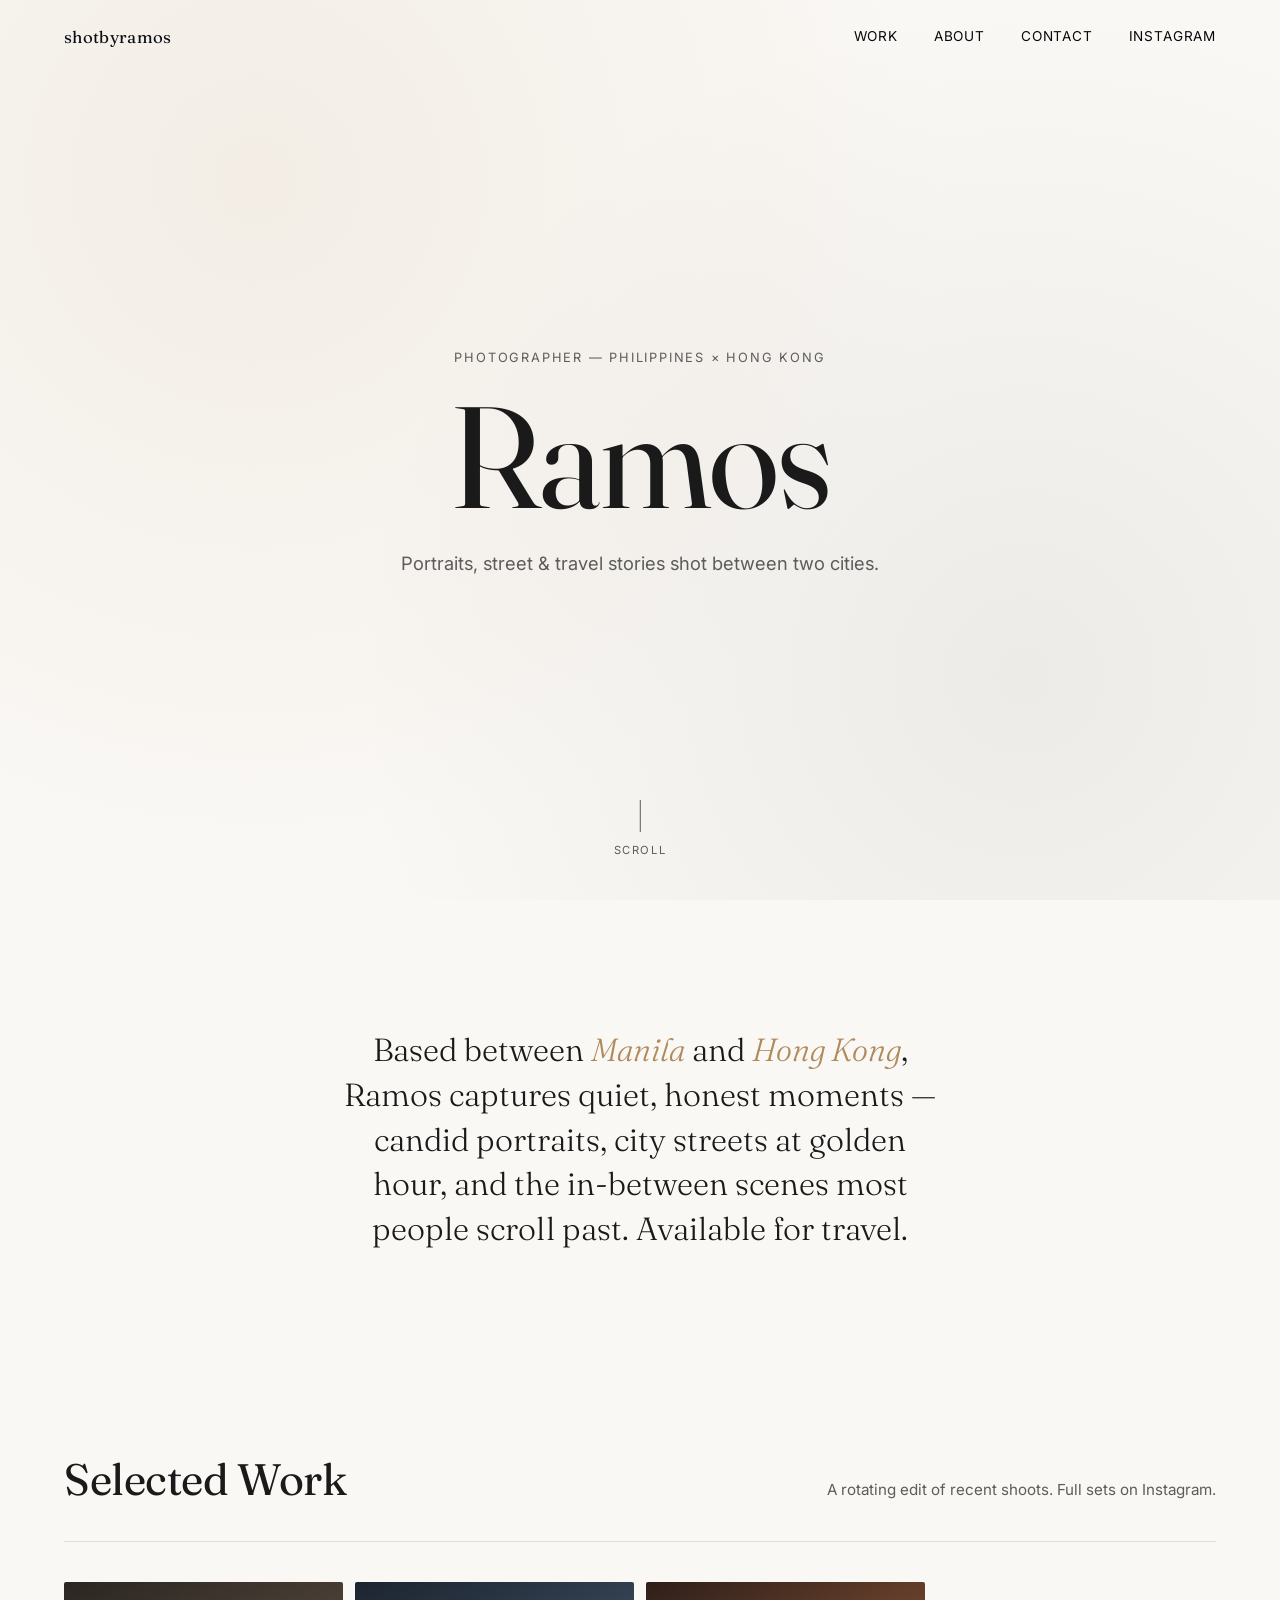
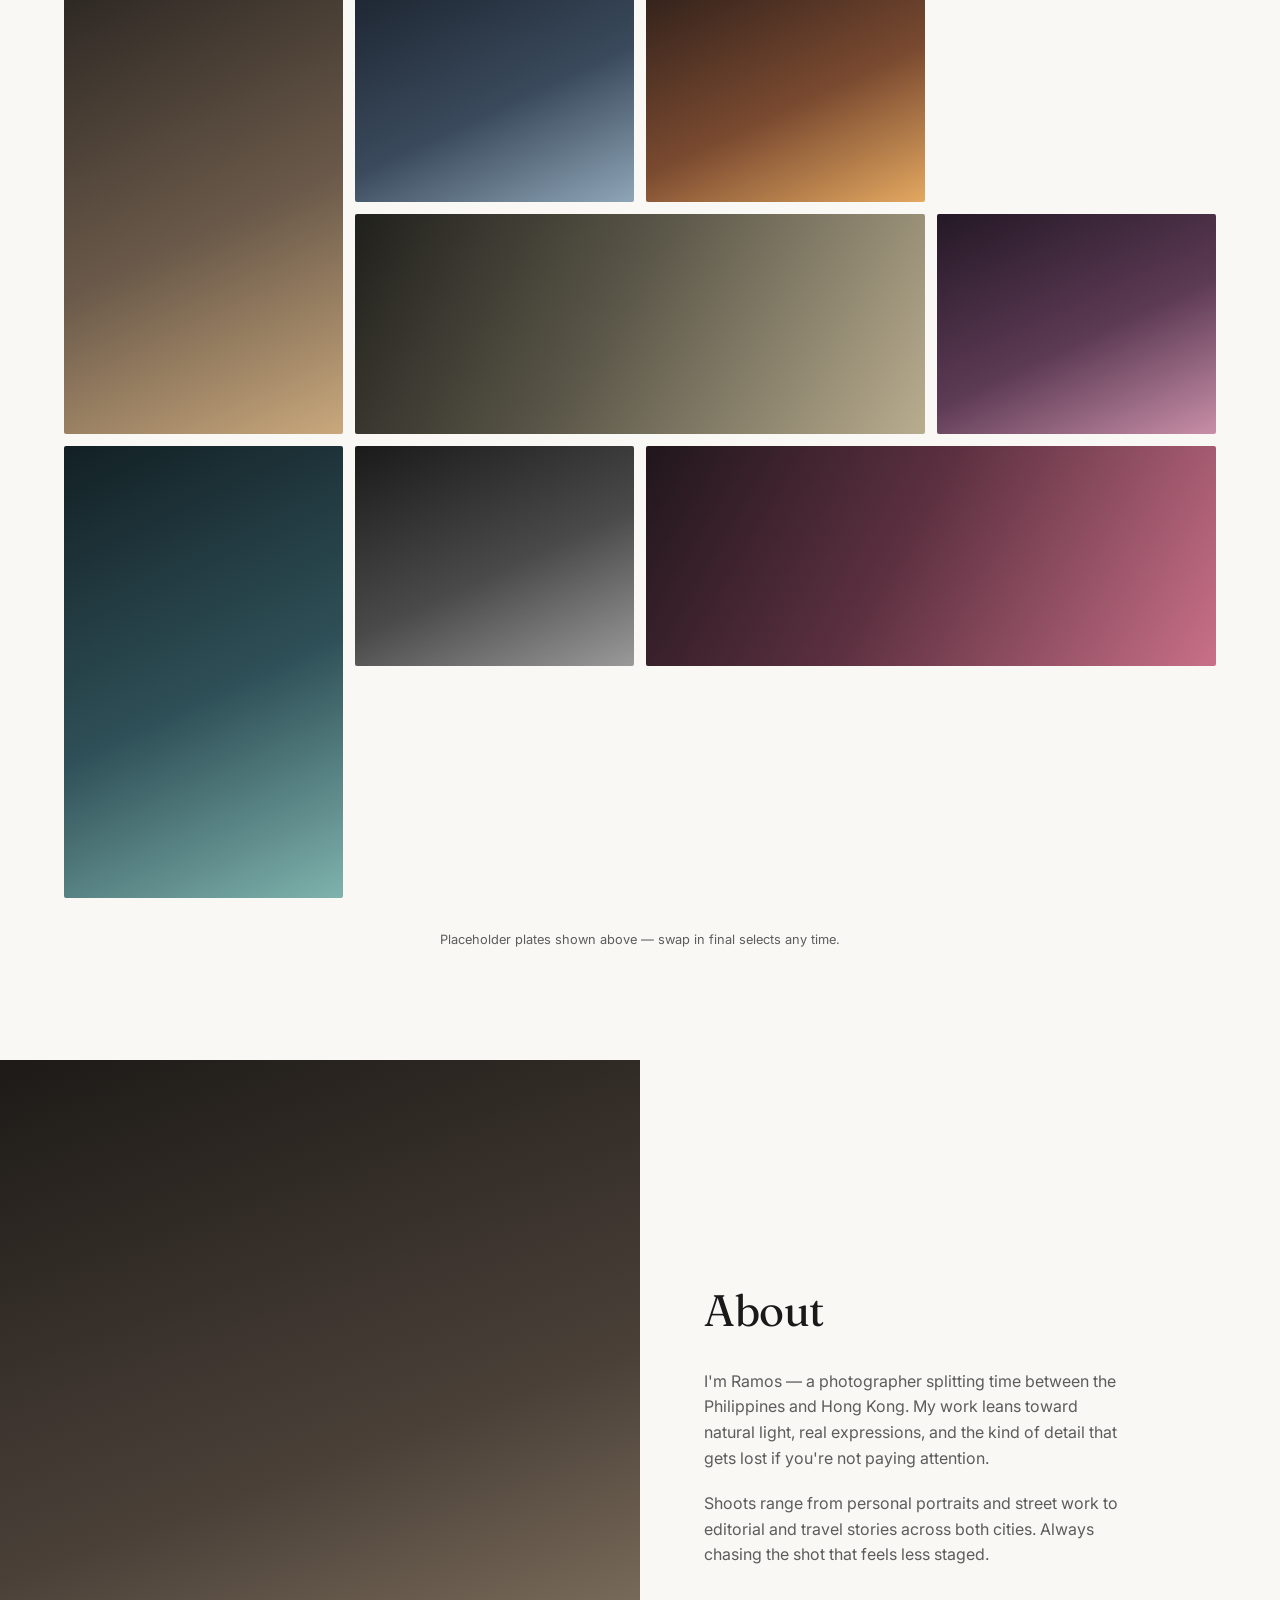
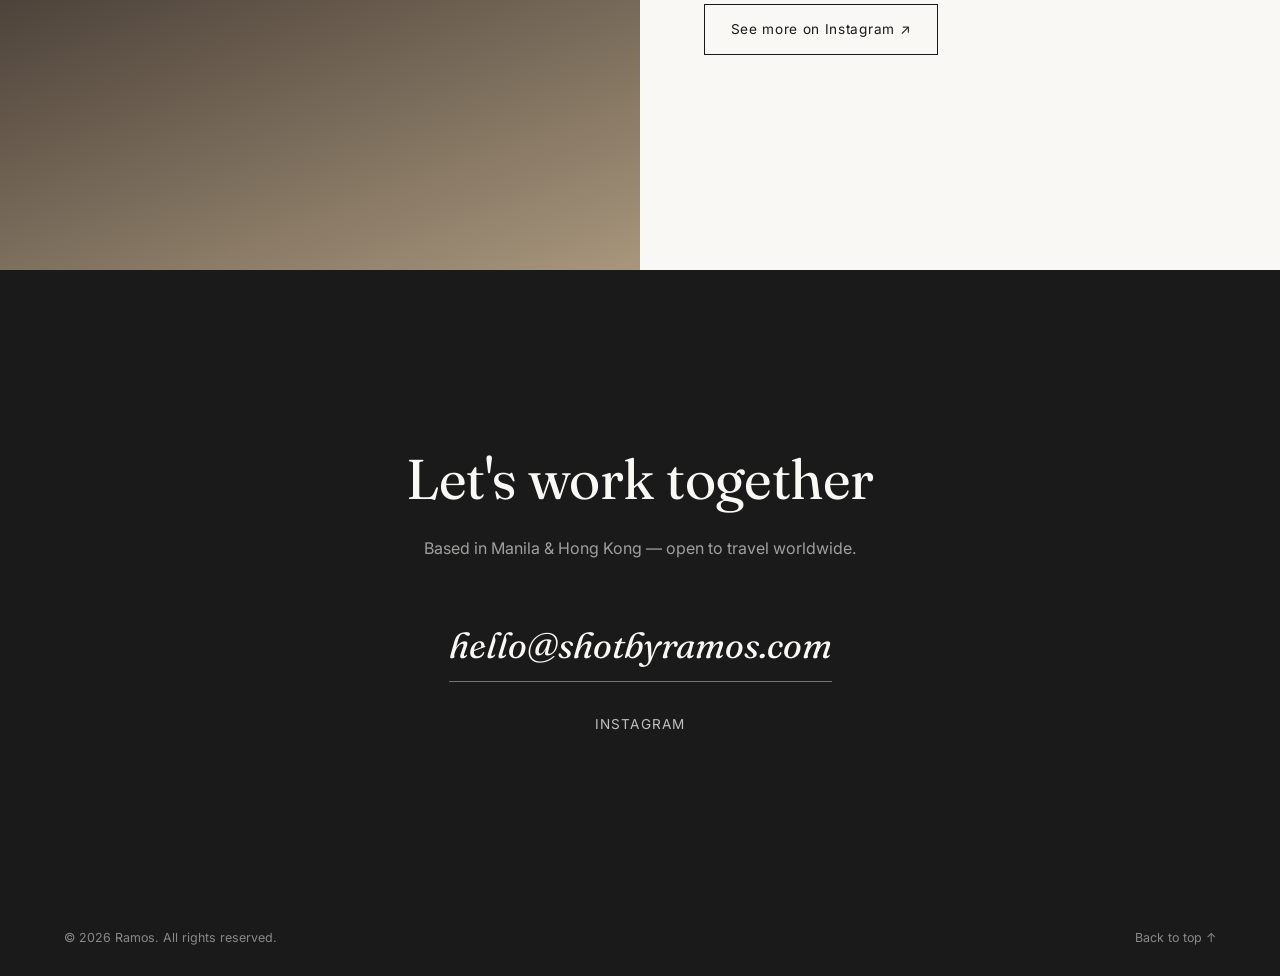
==== shotbyramos/index.html @ 8c04471f "Add shotbyramos photography portfolio site Minimal, myportfolio-style single-page site for Ramos, a " ====
<!DOCTYPE html>
<html lang="en">
<head>
<meta charset="UTF-8">
<meta name="viewport" content="width=device-width, initial-scale=1.0">
<title>Ramos — Photography</title>
<meta name="description" content="Ramos — photographer based between the Philippines and Hong Kong. Portraits, street, travel and editorial work.">
<link rel="preconnect" href="https://fonts.googleapis.com">
<link rel="preconnect" href="https://fonts.gstatic.com" crossorigin>
<link href="https://fonts.googleapis.com/css2?family=Fraunces:ital,opsz,wght@0,9..144,300;0,9..144,400;0,9..144,500;1,9..144,400&family=Inter:wght@300;400;500;600&display=swap" rel="stylesheet">
<link rel="stylesheet" href="styles.css">
</head>
<body>

<div class="cursor-dot" aria-hidden="true"></div>

<header class="site-header" id="siteHeader">
  <a href="#top" class="logo">shotbyramos</a>
  <button class="menu-toggle" id="menuToggle" aria-label="Toggle menu" aria-expanded="false">
    <span></span><span></span>
  </button>
  <nav class="main-nav" id="mainNav">
    <a href="#work" class="nav-link">Work</a>
    <a href="#about" class="nav-link">About</a>
    <a href="#contact" class="nav-link">Contact</a>
    <a href="https://www.instagram.com/shotbyramos/" target="_blank" rel="noopener" class="nav-link nav-link--ig">Instagram</a>
  </nav>
</header>

<main id="top">

  <section class="hero">
    <div class="hero-inner">
      <p class="hero-eyebrow">Photographer — Philippines × Hong Kong</p>
      <h1 class="hero-title">Ramos</h1>
      <p class="hero-sub">Portraits, street &amp; travel stories shot between two cities.</p>
    </div>
    <a href="#work" class="scroll-cue" aria-label="Scroll to work">
      <span></span>
      Scroll
    </a>
  </section>

  <section class="intro">
    <p>
      Based between <span class="hl">Manila</span> and <span class="hl">Hong Kong</span>,
      Ramos captures quiet, honest moments — candid portraits, city streets at golden hour,
      and the in-between scenes most people scroll past. Available for travel.
    </p>
  </section>

  <section class="work" id="work">
    <div class="section-head">
      <h2>Selected Work</h2>
      <p>A rotating edit of recent shoots. Full sets on Instagram.</p>
    </div>

    <div class="gallery">
      <figure class="gallery-item gallery-item--tall" data-category="Portrait" style="--grad: linear-gradient(155deg,#2b2622,#6b5a4a 55%,#c9a87c);">
        <figcaption><span class="cat">Portrait</span><span class="loc">Hong Kong</span></figcaption>
      </figure>
      <figure class="gallery-item" data-category="Street" style="--grad: linear-gradient(155deg,#1c2430,#3a4a5c 55%,#8fa6b8);">
        <figcaption><span class="cat">Street</span><span class="loc">Mong Kok</span></figcaption>
      </figure>
      <figure class="gallery-item" data-category="Travel" style="--grad: linear-gradient(155deg,#2e1f1a,#7a4a30 55%,#e3a860);">
        <figcaption><span class="cat">Travel</span><span class="loc">Palawan</span></figcaption>
      </figure>
      <figure class="gallery-item gallery-item--wide" data-category="Editorial" style="--grad: linear-gradient(120deg,#20201c,#5a5648 45%,#b9ad8f);">
        <figcaption><span class="cat">Editorial</span><span class="loc">Manila</span></figcaption>
      </figure>
      <figure class="gallery-item" data-category="Portrait" style="--grad: linear-gradient(155deg,#241826,#5c3a54 55%,#c98fa8);">
        <figcaption><span class="cat">Portrait</span><span class="loc">Central, HK</span></figcaption>
      </figure>
      <figure class="gallery-item gallery-item--tall" data-category="Travel" style="--grad: linear-gradient(155deg,#122024,#2f5058 55%,#7fb3ad);">
        <figcaption><span class="cat">Travel</span><span class="loc">Siargao</span></figcaption>
      </figure>
      <figure class="gallery-item" data-category="Street" style="--grad: linear-gradient(155deg,#1a1a1a,#4a4a4a 55%,#9a9a9a);">
        <figcaption><span class="cat">Street</span><span class="loc">Cebu</span></figcaption>
      </figure>
      <figure class="gallery-item gallery-item--wide" data-category="Editorial" style="--grad: linear-gradient(120deg,#20161c,#5c3040 45%,#c97088);">
        <figcaption><span class="cat">Editorial</span><span class="loc">Tsim Sha Tsui</span></figcaption>
      </figure>
    </div>

    <p class="gallery-note">Placeholder plates shown above — swap in final selects any time.</p>
  </section>

  <section class="about" id="about">
    <div class="about-media" style="--grad: linear-gradient(160deg,#1d1a17,#4a4038 50%,#a8967c);"></div>
    <div class="about-copy">
      <h2>About</h2>
      <p>
        I'm Ramos — a photographer splitting time between the Philippines and Hong Kong.
        My work leans toward natural light, real expressions, and the kind of detail that
        gets lost if you're not paying attention.
      </p>
      <p>
        Shoots range from personal portraits and street work to editorial and travel stories
        across both cities. Always chasing the shot that feels less staged.
      </p>
      <a href="https://www.instagram.com/shotbyramos/" target="_blank" rel="noopener" class="btn-outline">
        See more on Instagram ↗
      </a>
    </div>
  </section>

  <section class="contact" id="contact">
    <h2>Let's work together</h2>
    <p>Based in Manila &amp; Hong Kong — open to travel worldwide.</p>
    <a href="mailto:hello@shotbyramos.com" class="contact-email">hello@shotbyramos.com</a>
    <div class="contact-socials">
      <a href="https://www.instagram.com/shotbyramos/" target="_blank" rel="noopener">Instagram</a>
    </div>
  </section>

</main>

<footer class="site-footer">
  <span>© <span id="year"></span> Ramos. All rights reserved.</span>
  <a href="#top" class="back-top">Back to top ↑</a>
</footer>

<script src="script.js"></script>
</body>
</html>
---- shotbyramos/styles.css ----
:root {
  --bg: #faf8f5;
  --ink: #1a1a1a;
  --ink-soft: #5c5c5c;
  --line: rgba(26, 26, 26, 0.12);
  --accent: #b08a5a;
  --font-display: 'Fraunces', 'Georgia', serif;
  --font-body: 'Inter', -apple-system, BlinkMacSystemFont, sans-serif;
  --gutter: clamp(1.5rem, 5vw, 4rem);
}

* { box-sizing: border-box; }

html { scroll-behavior: smooth; }

body {
  margin: 0;
  background: var(--bg);
  color: var(--ink);
  font-family: var(--font-body);
  font-weight: 400;
  line-height: 1.6;
  -webkit-font-smoothing: antialiased;
}

img, .gallery-item, .about-media { user-select: none; }

a { color: inherit; text-decoration: none; }

h1, h2 {
  font-family: var(--font-display);
  font-weight: 400;
  margin: 0;
  letter-spacing: -0.01em;
}

/* Header */
.site-header {
  position: fixed;
  top: 0; left: 0; right: 0;
  z-index: 100;
  display: flex;
  align-items: center;
  justify-content: space-between;
  padding: 1.5rem var(--gutter);
  mix-blend-mode: difference;
}

.logo {
  font-family: var(--font-display);
  font-size: 1.05rem;
  letter-spacing: 0.02em;
  color: #fff;
}

.main-nav {
  display: flex;
  gap: 2.25rem;
}

.nav-link {
  color: #fff;
  font-size: 0.85rem;
  letter-spacing: 0.06em;
  text-transform: uppercase;
  position: relative;
  padding-bottom: 2px;
}

.nav-link::after {
  content: '';
  position: absolute;
  left: 0; bottom: 0;
  width: 0;
  height: 1px;
  background: currentColor;
  transition: width 0.3s ease;
}

.nav-link:hover::after { width: 100%; }

.menu-toggle {
  display: none;
  flex-direction: column;
  gap: 5px;
  background: none;
  border: none;
  cursor: pointer;
  padding: 0.5rem;
  z-index: 110;
}

.menu-toggle span {
  width: 22px;
  height: 1px;
  background: #fff;
  mix-blend-mode: difference;
  transition: transform 0.3s ease, opacity 0.3s ease;
}

/* Hero */
.hero {
  min-height: 100svh;
  display: flex;
  flex-direction: column;
  align-items: center;
  justify-content: center;
  text-align: center;
  padding: 6rem var(--gutter) 4rem;
  position: relative;
  background:
    radial-gradient(circle at 20% 20%, rgba(176,138,90,0.10), transparent 55%),
    radial-gradient(circle at 80% 75%, rgba(26,26,26,0.06), transparent 55%);
}

.hero-eyebrow {
  font-size: 0.8rem;
  letter-spacing: 0.14em;
  text-transform: uppercase;
  color: var(--ink-soft);
  margin-bottom: 1.25rem;
}

.hero-title {
  font-size: clamp(3.5rem, 14vw, 9rem);
  line-height: 0.95;
}

.hero-sub {
  margin-top: 1.5rem;
  font-size: clamp(1rem, 2vw, 1.15rem);
  color: var(--ink-soft);
  max-width: 32rem;
}

.scroll-cue {
  position: absolute;
  bottom: 2.5rem;
  left: 50%;
  transform: translateX(-50%);
  display: flex;
  flex-direction: column;
  align-items: center;
  gap: 0.6rem;
  font-size: 0.7rem;
  letter-spacing: 0.14em;
  text-transform: uppercase;
  color: var(--ink-soft);
}

.scroll-cue span {
  width: 1px;
  height: 32px;
  background: var(--ink-soft);
  overflow: hidden;
  position: relative;
}

.scroll-cue span::after {
  content: '';
  position: absolute;
  top: -100%;
  left: 0;
  width: 100%;
  height: 100%;
  background: var(--ink);
  animation: scrollLine 1.8s ease-in-out infinite;
}

@keyframes scrollLine {
  0% { top: -100%; }
  60% { top: 100%; }
  100% { top: 100%; }
}

/* Intro */
.intro {
  padding: 6rem var(--gutter);
  max-width: 46rem;
  margin: 0 auto;
  text-align: center;
}

.intro p {
  font-family: var(--font-display);
  font-size: clamp(1.4rem, 3vw, 2rem);
  line-height: 1.4;
  font-weight: 300;
  color: var(--ink);
}

.intro .hl {
  color: var(--accent);
  font-style: italic;
}

/* Work / Gallery */
.work { padding: 4rem var(--gutter) 6rem; }

.section-head {
  display: flex;
  align-items: baseline;
  justify-content: space-between;
  flex-wrap: wrap;
  gap: 0.5rem;
  margin-bottom: 2.5rem;
  border-bottom: 1px solid var(--line);
  padding-bottom: 1.5rem;
}

.section-head h2 {
  font-size: clamp(2rem, 4vw, 2.75rem);
}

.section-head p {
  color: var(--ink-soft);
  font-size: 0.95rem;
}

.gallery {
  display: grid;
  grid-template-columns: repeat(4, 1fr);
  grid-auto-rows: 220px;
  gap: 0.75rem;
}

.gallery-item {
  position: relative;
  margin: 0;
  border-radius: 2px;
  overflow: hidden;
  background-image: var(--grad);
  cursor: pointer;
}

.gallery-item::before {
  content: '';
  position: absolute;
  inset: 0;
  background: rgba(0,0,0,0.18);
  opacity: 0;
  transition: opacity 0.4s ease;
}

.gallery-item:hover::before { opacity: 1; }

.gallery-item img { display: none; }

.gallery-item--tall { grid-row: span 2; }
.gallery-item--wide { grid-column: span 2; }

.gallery-item figcaption {
  position: absolute;
  left: 1.1rem;
  bottom: 1.1rem;
  right: 1.1rem;
  display: flex;
  justify-content: space-between;
  align-items: flex-end;
  color: #fff;
  opacity: 0;
  transform: translateY(8px);
  transition: opacity 0.35s ease, transform 0.35s ease;
}

.gallery-item:hover figcaption {
  opacity: 1;
  transform: translateY(0);
}

.gallery-item .cat {
  font-family: var(--font-display);
  font-style: italic;
  font-size: 1.05rem;
}

.gallery-item .loc {
  font-size: 0.72rem;
  letter-spacing: 0.08em;
  text-transform: uppercase;
  opacity: 0.85;
}

.gallery-note {
  margin-top: 2rem;
  font-size: 0.8rem;
  color: var(--ink-soft);
  text-align: center;
}

/* About */
.about {
  display: grid;
  grid-template-columns: 1fr 1fr;
  min-height: 90vh;
}

.about-media {
  background-image: var(--grad);
}

.about-copy {
  display: flex;
  flex-direction: column;
  justify-content: center;
  padding: 4rem var(--gutter);
  max-width: 34rem;
}

.about-copy h2 {
  font-size: clamp(2rem, 4vw, 2.75rem);
  margin-bottom: 1.5rem;
}

.about-copy p {
  color: var(--ink-soft);
  margin: 0 0 1.25rem;
}

.btn-outline {
  display: inline-block;
  margin-top: 1rem;
  padding: 0.85rem 1.6rem;
  border: 1px solid var(--ink);
  font-size: 0.85rem;
  letter-spacing: 0.05em;
  transition: background 0.3s ease, color 0.3s ease;
  width: fit-content;
}

.btn-outline:hover {
  background: var(--ink);
  color: var(--bg);
}

/* Contact */
.contact {
  min-height: 70vh;
  display: flex;
  flex-direction: column;
  align-items: center;
  justify-content: center;
  text-align: center;
  padding: 6rem var(--gutter);
  background: var(--ink);
  color: var(--bg);
}

.contact h2 {
  font-size: clamp(2.25rem, 5vw, 3.5rem);
}

.contact p {
  color: rgba(250,248,245,0.6);
  margin-top: 0.75rem;
}

.contact-email {
  margin-top: 2.5rem;
  font-family: var(--font-display);
  font-style: italic;
  font-size: clamp(1.5rem, 4vw, 2.25rem);
  border-bottom: 1px solid rgba(250,248,245,0.4);
  padding-bottom: 0.35rem;
  transition: opacity 0.3s ease;
}

.contact-email:hover { opacity: 0.7; }

.contact-socials {
  margin-top: 2rem;
  display: flex;
  gap: 1.5rem;
}

.contact-socials a {
  font-size: 0.85rem;
  letter-spacing: 0.08em;
  text-transform: uppercase;
  color: rgba(250,248,245,0.75);
  transition: color 0.3s ease;
}

.contact-socials a:hover { color: var(--bg); }

/* Footer */
.site-footer {
  display: flex;
  align-items: center;
  justify-content: space-between;
  padding: 1.75rem var(--gutter);
  background: var(--ink);
  color: rgba(250,248,245,0.5);
  font-size: 0.78rem;
}

.back-top {
  color: rgba(250,248,245,0.5);
  transition: color 0.3s ease;
}

.back-top:hover { color: var(--bg); }

/* Cursor accent (desktop only) */
.cursor-dot {
  position: fixed;
  width: 8px;
  height: 8px;
  border-radius: 50%;
  background: var(--accent);
  pointer-events: none;
  z-index: 200;
  transform: translate(-50%, -50%);
  opacity: 0;
  transition: opacity 0.2s ease, transform 0.12s ease;
  display: none;
}

@media (hover: hover) and (pointer: fine) {
  .cursor-dot { display: block; }
}

/* Scroll reveal */
.reveal {
  opacity: 0;
  transform: translateY(24px);
  transition: opacity 0.7s ease, transform 0.7s ease;
}

.reveal.is-visible {
  opacity: 1;
  transform: translateY(0);
}

/* Responsive */
@media (max-width: 900px) {
  .gallery { grid-template-columns: repeat(2, 1fr); grid-auto-rows: 200px; }
  .gallery-item--wide { grid-column: span 2; }
  .about { grid-template-columns: 1fr; }
  .about-media { min-height: 340px; }
}

@media (max-width: 700px) {
  .main-nav {
    position: fixed;
    inset: 0;
    background: var(--ink);
    display: flex;
    flex-direction: column;
    align-items: center;
    justify-content: center;
    gap: 2rem;
    transform: translateY(-100%);
    transition: transform 0.4s ease;
    mix-blend-mode: normal;
  }

  .main-nav.is-open { transform: translateY(0); }

  .main-nav .nav-link { color: var(--bg); font-size: 1.1rem; }

  .menu-toggle { display: flex; }

  .site-header { mix-blend-mode: normal; }
  .logo { color: var(--ink); mix-blend-mode: difference; }
  .menu-toggle span { background: var(--ink); mix-blend-mode: difference; }

  .gallery { grid-template-columns: 1fr; grid-auto-rows: 260px; }
  .gallery-item--wide, .gallery-item--tall { grid-column: span 1; grid-row: span 1; }

  .site-footer { flex-direction: column; gap: 0.75rem; text-align: center; }
}
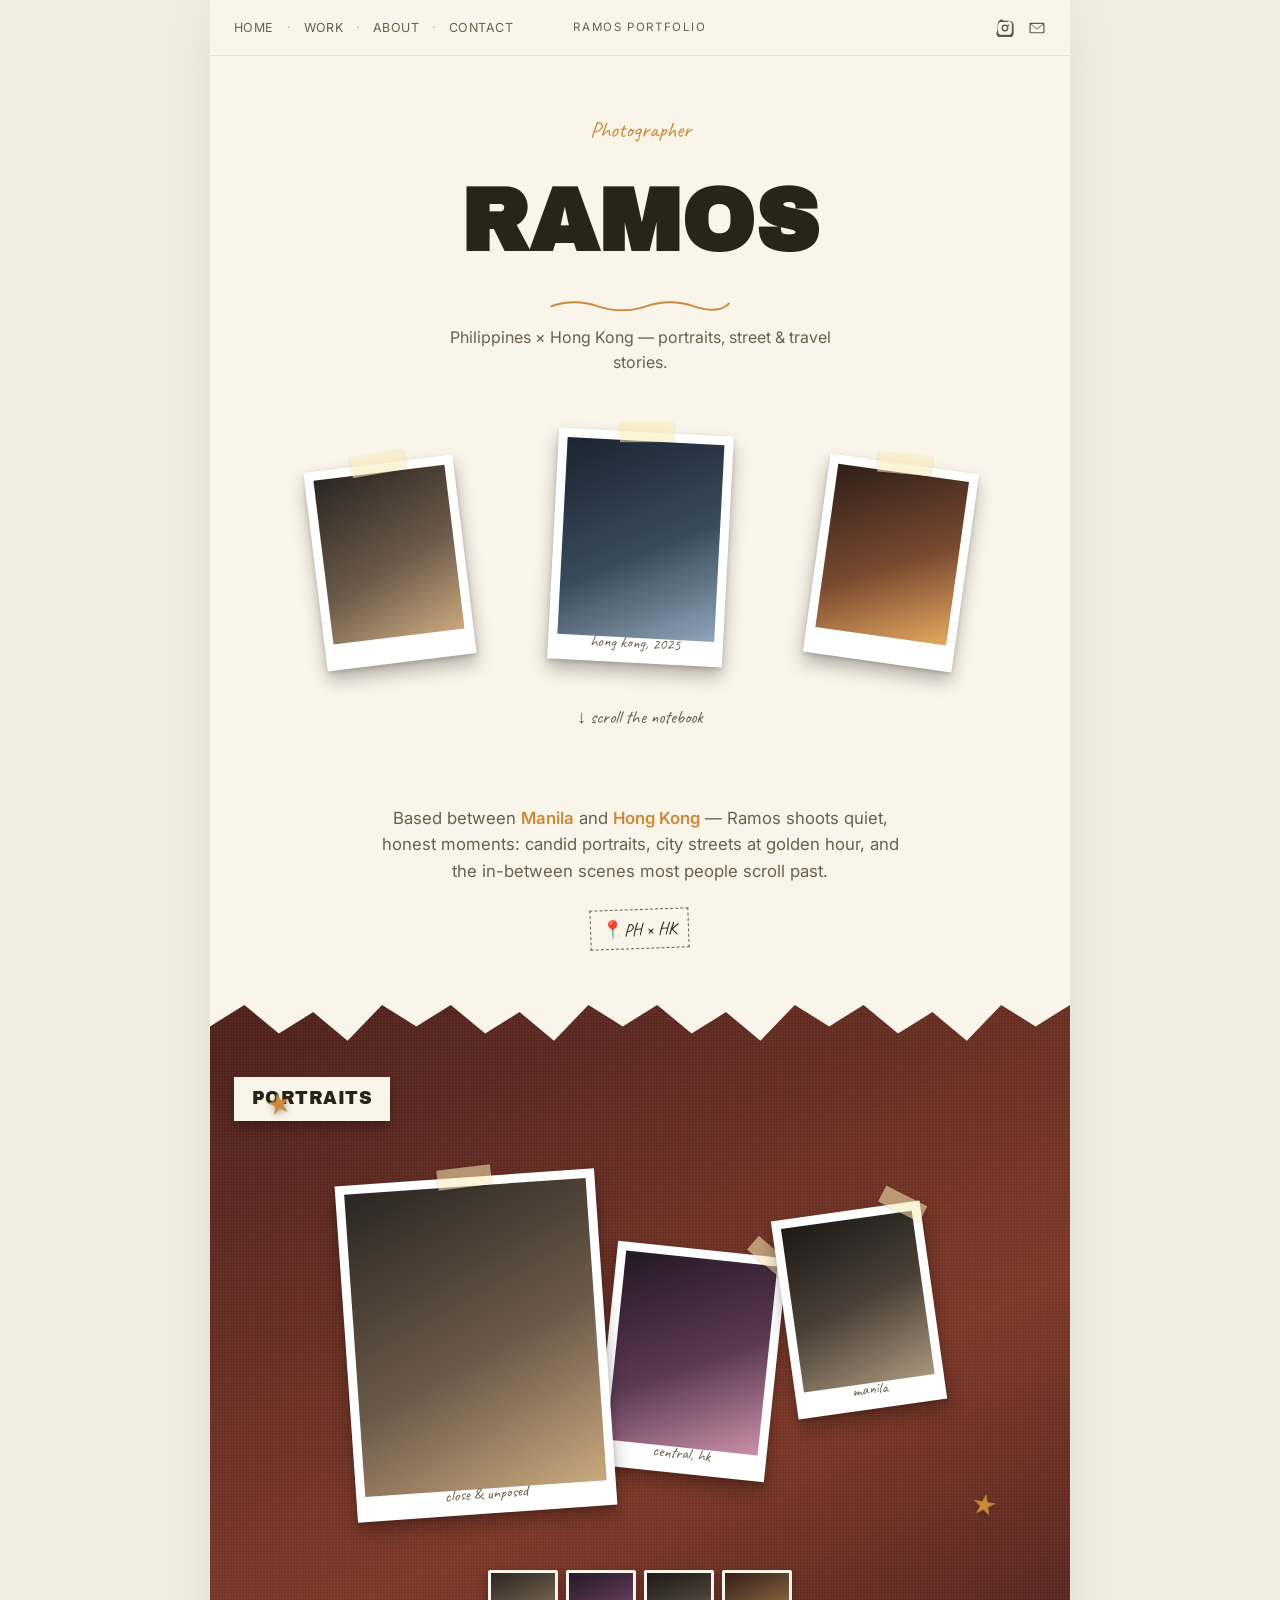
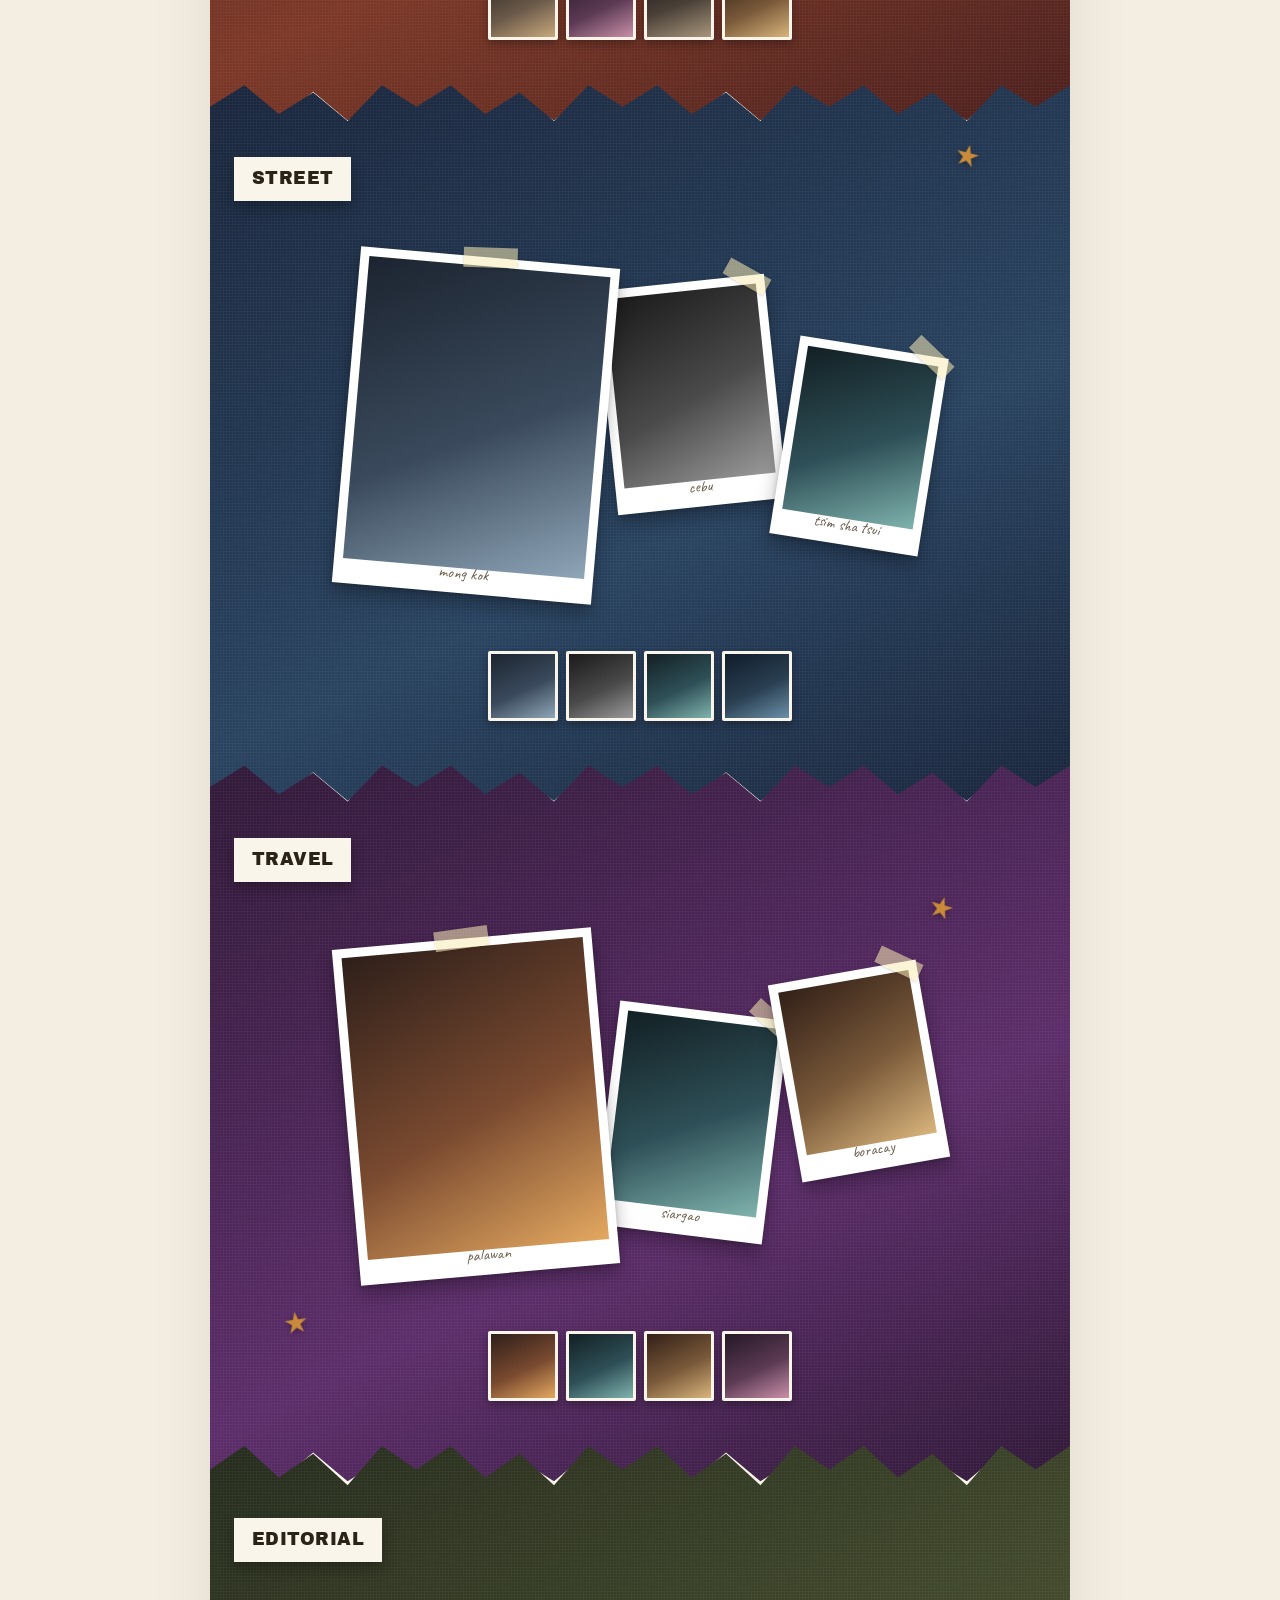
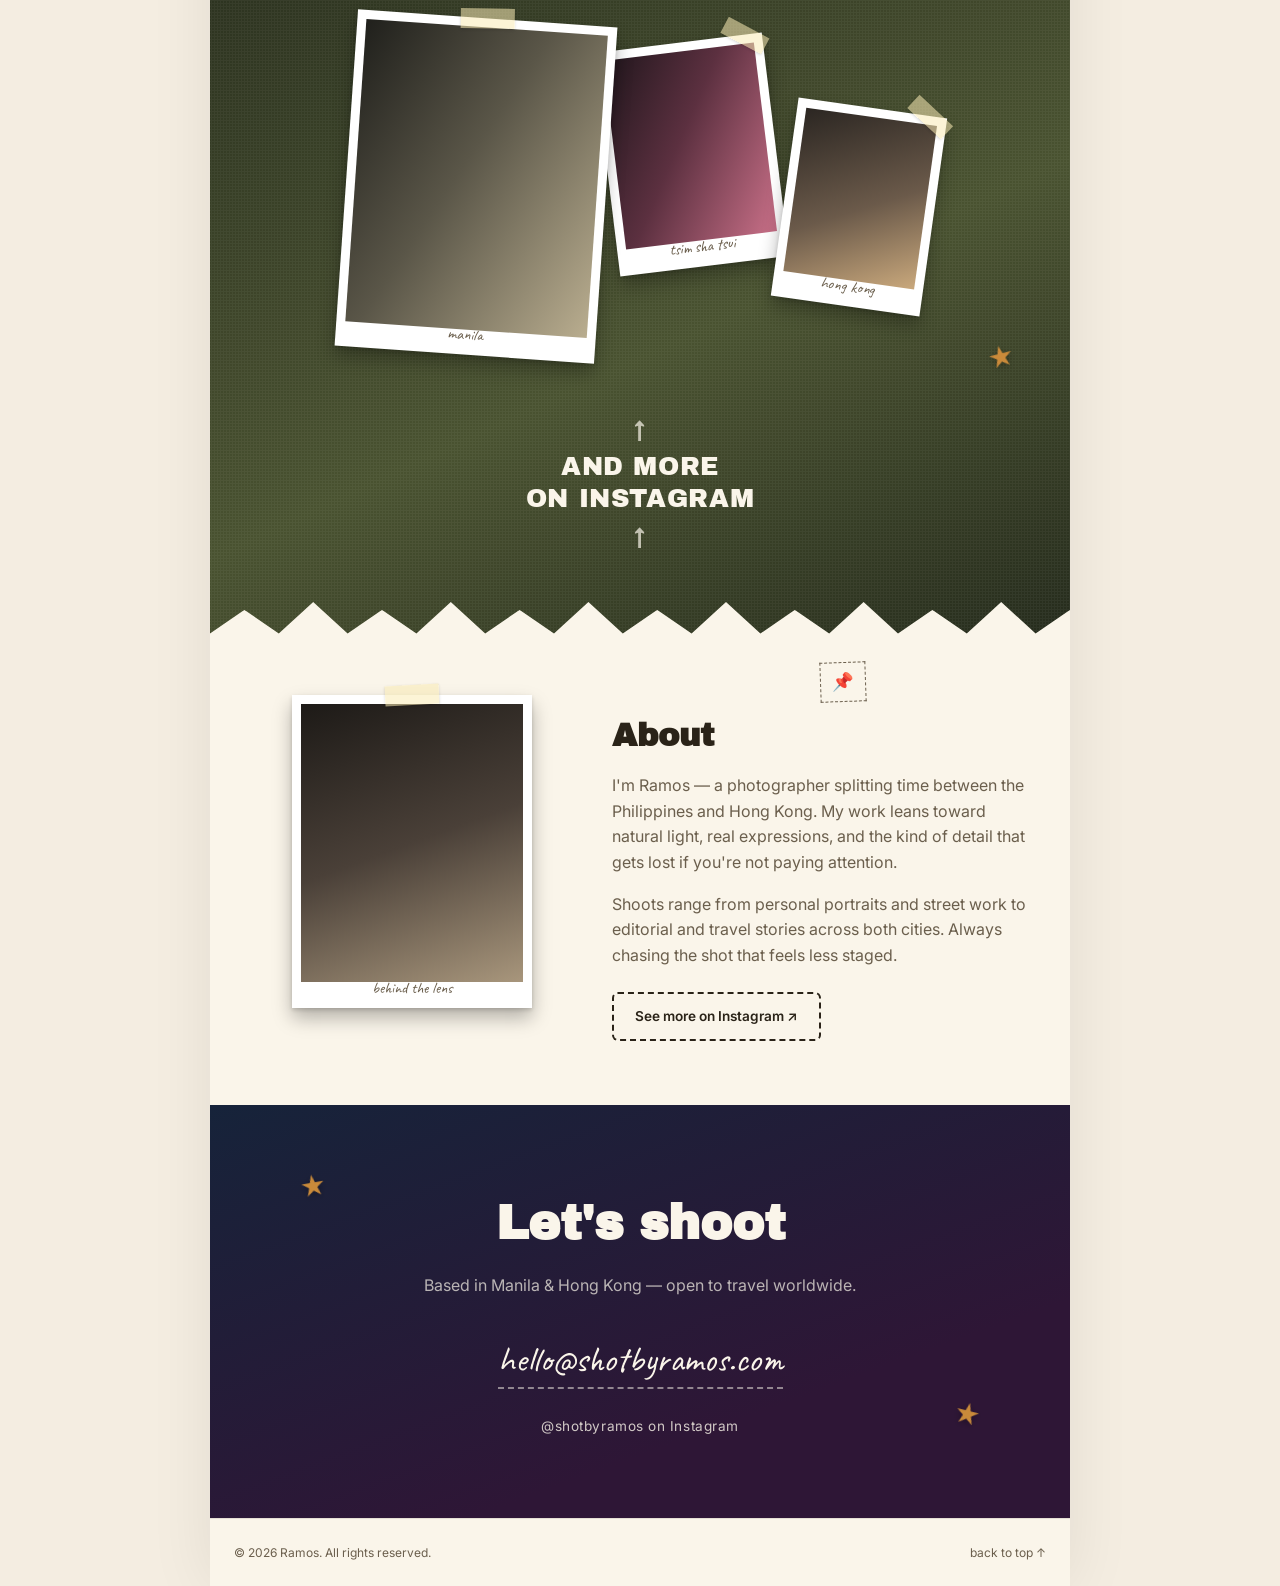
==== commit 864e8e06: "Redesign shotbyramos site as notebook/scrapbook collage Rebuilt to match the torn-paper, polaroid, a" ====
--- a/shotbyramos/index.html
+++ b/shotbyramos/index.html
@@ -7,118 +7,219 @@
 <meta name="description" content="Ramos — photographer based between the Philippines and Hong Kong. Portraits, street, travel and editorial work.">
 <link rel="preconnect" href="https://fonts.googleapis.com">
 <link rel="preconnect" href="https://fonts.gstatic.com" crossorigin>
-<link href="https://fonts.googleapis.com/css2?family=Fraunces:ital,opsz,wght@0,9..144,300;0,9..144,400;0,9..144,500;1,9..144,400&family=Inter:wght@300;400;500;600&display=swap" rel="stylesheet">
+<link href="https://fonts.googleapis.com/css2?family=Archivo+Black&family=Caveat:wght@500;700&family=Inter:wght@400;500;600;700&display=swap" rel="stylesheet">
 <link rel="stylesheet" href="styles.css">
 </head>
 <body>
 
-<div class="cursor-dot" aria-hidden="true"></div>
-
-<header class="site-header" id="siteHeader">
-  <a href="#top" class="logo">shotbyramos</a>
-  <button class="menu-toggle" id="menuToggle" aria-label="Toggle menu" aria-expanded="false">
-    <span></span><span></span>
-  </button>
-  <nav class="main-nav" id="mainNav">
-    <a href="#work" class="nav-link">Work</a>
-    <a href="#about" class="nav-link">About</a>
-    <a href="#contact" class="nav-link">Contact</a>
-    <a href="https://www.instagram.com/shotbyramos/" target="_blank" rel="noopener" class="nav-link nav-link--ig">Instagram</a>
-  </nav>
-</header>
-
-<main id="top">
+<div class="page" id="top">
+
+  <header class="site-header">
+    <nav class="nav-left">
+      <a href="#top">Home</a>
+      <span class="dot">·</span>
+      <a href="#work">Work</a>
+      <span class="dot">·</span>
+      <a href="#about">About</a>
+      <span class="dot">·</span>
+      <a href="#contact">Contact</a>
+    </nav>
+    <p class="nav-brand">Ramos Portfolio</p>
+    <div class="nav-right">
+      <a href="https://www.instagram.com/shotbyramos/" target="_blank" rel="noopener" aria-label="Instagram">
+        <svg viewBox="0 0 24 24" width="18" height="18"><path fill="currentColor" d="M12 2.2c3.2 0 3.6 0 4.9.07 1.2.06 2.1.25 2.8.53.75.3 1.4.7 2 1.3.6.6 1 1.25 1.3 2 .28.7.47 1.6.53 2.8.06 1.3.07 1.7.07 4.9s0 3.6-.07 4.9c-.06 1.2-.25 2.1-.53 2.8-.3.75-.7 1.4-1.3 2-.6.6-1.25 1-2 1.3-.7.28-1.6.47-2.8.53-1.3.06-1.7.07-4.9.07s-3.6 0-4.9-.07c-1.2-.06-2.1-.25-2.8-.53-.75-.3-1.4-.7-2-1.3-.6-.6-1-1.25-1.3-2-.28-.7-.47-1.6-.53-2.8C2.2 15.6 2.2 15.2 2.2 12s0-3.6.07-4.9c.06-1.2.25-2.1.53-2.8.3-.75.7-1.4 1.3-2 .6-.6 1.25-1 2-1.3.7-.28 1.6-.47 2.8-.53C8.4 2.2 8.8 2.2 12 2.2zm0 1.8c-3.15 0-3.52 0-4.76.07-1 .05-1.6.2-1.97.34-.5.2-.85.42-1.22.8-.38.37-.6.72-.8 1.22-.14.37-.3.97-.34 1.97C2.8 8.48 2.8 8.85 2.8 12s0 3.52.07 4.76c.05 1 .2 1.6.34 1.97.2.5.42.85.8 1.22.37.38.72.6 1.22.8.37.14.97.3 1.97.34 1.24.07 1.61.07 4.76.07s3.52 0 4.76-.07c1-.05 1.6-.2 1.97-.34.5-.2.85-.42 1.22-.8.38-.37.6-.72.8-1.22.14-.37.3-.97.34-1.97.07-1.24.07-1.61.07-4.76s0-3.52-.07-4.76c-.05-1-.2-1.6-.34-1.97-.2-.5-.42-.85-.8-1.22a3.3 3.3 0 0 0-1.22-.8c-.37-.14-.97-.3-1.97-.34C15.52 4 15.15 4 12 4zm0 3.4a4.6 4.6 0 1 1 0 9.2 4.6 4.6 0 0 1 0-9.2zm0 1.8a2.8 2.8 0 1 0 0 5.6 2.8 2.8 0 0 0 0-5.6zm4.8-2a1.08 1.08 0 1 1 0 2.16 1.08 1.08 0 0 1 0-2.16z"/></svg>
+      </a>
+      <a href="mailto:hello@shotbyramos.com" aria-label="Email">
+        <svg viewBox="0 0 24 24" width="18" height="18"><path fill="currentColor" d="M3 5h18a1 1 0 0 1 1 1v12a1 1 0 0 1-1 1H3a1 1 0 0 1-1-1V6a1 1 0 0 1 1-1zm17.4 2.3-8.06 6.2a.7.7 0 0 1-.68 0L3.6 7.3v10.4h16.8V7.3zM4.2 6.6l7.8 5.98 7.8-5.98H4.2z"/></svg>
+      </a>
+    </div>
+  </header>
 
   <section class="hero">
-    <div class="hero-inner">
-      <p class="hero-eyebrow">Photographer — Philippines × Hong Kong</p>
-      <h1 class="hero-title">Ramos</h1>
-      <p class="hero-sub">Portraits, street &amp; travel stories shot between two cities.</p>
-    </div>
-    <a href="#work" class="scroll-cue" aria-label="Scroll to work">
-      <span></span>
-      Scroll
-    </a>
+    <p class="hero-kicker">Photographer</p>
+    <h1 class="hero-title">RAMOS</h1>
+    <svg class="hero-scribble" viewBox="0 0 300 24" preserveAspectRatio="none"><path d="M2 14 Q40 2 80 14 T160 14 T240 14 T298 10" fill="none" stroke="currentColor" stroke-width="3" stroke-linecap="round"/></svg>
+    <p class="hero-sub">Philippines × Hong Kong — portraits, street &amp; travel stories.</p>
+
+    <div class="hero-stack">
+      <figure class="polaroid" style="--rot:-7deg; --grad: linear-gradient(155deg,#2b2622,#6b5a4a 55%,#c9a87c);">
+        <span class="tape tape--top"></span>
+      </figure>
+      <figure class="polaroid polaroid--front" style="--rot:3deg; --grad: linear-gradient(155deg,#1c2430,#3a4a5c 55%,#8fa6b8);">
+        <span class="tape tape--top"></span>
+        <figcaption>hong kong, 2025</figcaption>
+      </figure>
+      <figure class="polaroid" style="--rot:8deg; --grad: linear-gradient(155deg,#2e1f1a,#7a4a30 55%,#e3a860);">
+        <span class="tape tape--top"></span>
+      </figure>
+    </div>
+
+    <a href="#work" class="scroll-cue">↓ scroll the notebook</a>
   </section>
 
   <section class="intro">
     <p>
-      Based between <span class="hl">Manila</span> and <span class="hl">Hong Kong</span>,
-      Ramos captures quiet, honest moments — candid portraits, city streets at golden hour,
-      and the in-between scenes most people scroll past. Available for travel.
+      Based between <span class="hl">Manila</span> and <span class="hl">Hong Kong</span> —
+      Ramos shoots quiet, honest moments: candid portraits, city streets at golden hour,
+      and the in-between scenes most people scroll past.
     </p>
-  </section>
-
-  <section class="work" id="work">
-    <div class="section-head">
-      <h2>Selected Work</h2>
-      <p>A rotating edit of recent shoots. Full sets on Instagram.</p>
-    </div>
-
-    <div class="gallery">
-      <figure class="gallery-item gallery-item--tall" data-category="Portrait" style="--grad: linear-gradient(155deg,#2b2622,#6b5a4a 55%,#c9a87c);">
-        <figcaption><span class="cat">Portrait</span><span class="loc">Hong Kong</span></figcaption>
-      </figure>
-      <figure class="gallery-item" data-category="Street" style="--grad: linear-gradient(155deg,#1c2430,#3a4a5c 55%,#8fa6b8);">
-        <figcaption><span class="cat">Street</span><span class="loc">Mong Kok</span></figcaption>
-      </figure>
-      <figure class="gallery-item" data-category="Travel" style="--grad: linear-gradient(155deg,#2e1f1a,#7a4a30 55%,#e3a860);">
-        <figcaption><span class="cat">Travel</span><span class="loc">Palawan</span></figcaption>
-      </figure>
-      <figure class="gallery-item gallery-item--wide" data-category="Editorial" style="--grad: linear-gradient(120deg,#20201c,#5a5648 45%,#b9ad8f);">
-        <figcaption><span class="cat">Editorial</span><span class="loc">Manila</span></figcaption>
-      </figure>
-      <figure class="gallery-item" data-category="Portrait" style="--grad: linear-gradient(155deg,#241826,#5c3a54 55%,#c98fa8);">
-        <figcaption><span class="cat">Portrait</span><span class="loc">Central, HK</span></figcaption>
-      </figure>
-      <figure class="gallery-item gallery-item--tall" data-category="Travel" style="--grad: linear-gradient(155deg,#122024,#2f5058 55%,#7fb3ad);">
-        <figcaption><span class="cat">Travel</span><span class="loc">Siargao</span></figcaption>
-      </figure>
-      <figure class="gallery-item" data-category="Street" style="--grad: linear-gradient(155deg,#1a1a1a,#4a4a4a 55%,#9a9a9a);">
-        <figcaption><span class="cat">Street</span><span class="loc">Cebu</span></figcaption>
-      </figure>
-      <figure class="gallery-item gallery-item--wide" data-category="Editorial" style="--grad: linear-gradient(120deg,#20161c,#5c3040 45%,#c97088);">
-        <figcaption><span class="cat">Editorial</span><span class="loc">Tsim Sha Tsui</span></figcaption>
-      </figure>
-    </div>
-
-    <p class="gallery-note">Placeholder plates shown above — swap in final selects any time.</p>
-  </section>
+    <span class="sticker sticker--pin" aria-hidden="true">📍PH × HK</span>
+  </section>
+
+  <main id="work">
+
+    <section class="reel reel--rust">
+      <span class="sticker sticker--star" style="--x:8%; --y:14%; --rot:-12deg;">★</span>
+      <span class="sticker sticker--star" style="--x:90%; --y:70%; --rot:10deg;">★</span>
+      <div class="reel-tag" style="--rot:-3deg;">Portraits</div>
+
+      <div class="polaroid-cluster">
+        <figure class="polaroid polaroid--big" style="--rot:-4deg; --grad: linear-gradient(155deg,#2b2622,#6b5a4a 55%,#c9a87c);">
+          <span class="tape tape--top"></span>
+          <figcaption>close &amp; unposed</figcaption>
+        </figure>
+        <figure class="polaroid polaroid--offset-r" style="--rot:6deg; --grad: linear-gradient(155deg,#241826,#5c3a54 55%,#c98fa8);">
+          <span class="tape tape--corner"></span>
+          <figcaption>central, hk</figcaption>
+        </figure>
+        <figure class="polaroid polaroid--offset-r2" style="--rot:-8deg; --grad: linear-gradient(160deg,#1d1a17,#4a4038 50%,#a8967c);">
+          <span class="tape tape--corner"></span>
+          <figcaption>manila</figcaption>
+        </figure>
+      </div>
+
+      <div class="filmstrip">
+        <div class="filmstrip-frame" style="--grad: linear-gradient(155deg,#2b2622,#6b5a4a 55%,#c9a87c);"></div>
+        <div class="filmstrip-frame" style="--grad: linear-gradient(155deg,#241826,#5c3a54 55%,#c98fa8);"></div>
+        <div class="filmstrip-frame" style="--grad: linear-gradient(160deg,#1d1a17,#4a4038 50%,#a8967c);"></div>
+        <div class="filmstrip-frame" style="--grad: linear-gradient(155deg,#332018,#7a5a3a 55%,#d9b47c);"></div>
+      </div>
+    </section>
+
+    <section class="reel reel--denim">
+      <span class="sticker sticker--star" style="--x:88%; --y:10%; --rot:14deg;">★</span>
+      <div class="reel-tag" style="--rot:2deg;">Street</div>
+
+      <div class="polaroid-cluster polaroid-cluster--alt">
+        <figure class="polaroid polaroid--big" style="--rot:5deg; --grad: linear-gradient(155deg,#1c2430,#3a4a5c 55%,#8fa6b8);">
+          <span class="tape tape--top"></span>
+          <figcaption>mong kok</figcaption>
+        </figure>
+        <figure class="polaroid polaroid--offset-r" style="--rot:-6deg; --grad: linear-gradient(155deg,#1a1a1a,#4a4a4a 55%,#9a9a9a);">
+          <span class="tape tape--corner"></span>
+          <figcaption>cebu</figcaption>
+        </figure>
+        <figure class="polaroid polaroid--offset-r2" style="--rot:9deg; --grad: linear-gradient(155deg,#122024,#2f5058 55%,#7fb3ad);">
+          <span class="tape tape--corner"></span>
+          <figcaption>tsim sha tsui</figcaption>
+        </figure>
+      </div>
+
+      <div class="filmstrip">
+        <div class="filmstrip-frame" style="--grad: linear-gradient(155deg,#1c2430,#3a4a5c 55%,#8fa6b8);"></div>
+        <div class="filmstrip-frame" style="--grad: linear-gradient(155deg,#1a1a1a,#4a4a4a 55%,#9a9a9a);"></div>
+        <div class="filmstrip-frame" style="--grad: linear-gradient(155deg,#122024,#2f5058 55%,#7fb3ad);"></div>
+        <div class="filmstrip-frame" style="--grad: linear-gradient(155deg,#0f1c2a,#2a3f52 55%,#6a90a8);"></div>
+      </div>
+    </section>
+
+    <section class="reel reel--grape">
+      <span class="sticker sticker--star" style="--x:10%; --y:78%; --rot:-8deg;">★</span>
+      <span class="sticker sticker--star" style="--x:85%; --y:20%; --rot:16deg;">★</span>
+      <div class="reel-tag" style="--rot:-2deg;">Travel</div>
+
+      <div class="polaroid-cluster">
+        <figure class="polaroid polaroid--big" style="--rot:-5deg; --grad: linear-gradient(155deg,#2e1f1a,#7a4a30 55%,#e3a860);">
+          <span class="tape tape--top"></span>
+          <figcaption>palawan</figcaption>
+        </figure>
+        <figure class="polaroid polaroid--offset-r" style="--rot:7deg; --grad: linear-gradient(155deg,#122024,#2f5058 55%,#7fb3ad);">
+          <span class="tape tape--corner"></span>
+          <figcaption>siargao</figcaption>
+        </figure>
+        <figure class="polaroid polaroid--offset-r2" style="--rot:-10deg; --grad: linear-gradient(155deg,#332018,#7a5a3a 55%,#d9b47c);">
+          <span class="tape tape--corner"></span>
+          <figcaption>boracay</figcaption>
+        </figure>
+      </div>
+
+      <div class="filmstrip">
+        <div class="filmstrip-frame" style="--grad: linear-gradient(155deg,#2e1f1a,#7a4a30 55%,#e3a860);"></div>
+        <div class="filmstrip-frame" style="--grad: linear-gradient(155deg,#122024,#2f5058 55%,#7fb3ad);"></div>
+        <div class="filmstrip-frame" style="--grad: linear-gradient(155deg,#332018,#7a5a3a 55%,#d9b47c);"></div>
+        <div class="filmstrip-frame" style="--grad: linear-gradient(155deg,#241826,#5c3a54 55%,#c98fa8);"></div>
+      </div>
+    </section>
+
+    <section class="reel reel--olive">
+      <span class="sticker sticker--star" style="--x:92%; --y:65%; --rot:-14deg;">★</span>
+      <div class="reel-tag" style="--rot:3deg;">Editorial</div>
+
+      <div class="polaroid-cluster polaroid-cluster--alt">
+        <figure class="polaroid polaroid--big" style="--rot:4deg; --grad: linear-gradient(120deg,#20201c,#5a5648 45%,#b9ad8f);">
+          <span class="tape tape--top"></span>
+          <figcaption>manila</figcaption>
+        </figure>
+        <figure class="polaroid polaroid--offset-r" style="--rot:-7deg; --grad: linear-gradient(120deg,#20161c,#5c3040 45%,#c97088);">
+          <span class="tape tape--corner"></span>
+          <figcaption>tsim sha tsui</figcaption>
+        </figure>
+        <figure class="polaroid polaroid--offset-r2" style="--rot:8deg; --grad: linear-gradient(155deg,#2b2622,#6b5a4a 55%,#c9a87c);">
+          <span class="tape tape--corner"></span>
+          <figcaption>hong kong</figcaption>
+        </figure>
+      </div>
+
+      <div class="and-more">
+        <span>↑</span>
+        <p>and more<br>on instagram</p>
+        <span>↑</span>
+      </div>
+    </section>
+
+  </main>
 
   <section class="about" id="about">
-    <div class="about-media" style="--grad: linear-gradient(160deg,#1d1a17,#4a4038 50%,#a8967c);"></div>
-    <div class="about-copy">
+    <figure class="polaroid polaroid--about" style="--rot:-4deg; --grad: linear-gradient(160deg,#1d1a17,#4a4038 50%,#a8967c);">
+      <span class="tape tape--top"></span>
+      <figcaption>behind the lens</figcaption>
+    </figure>
+
+    <div class="about-note">
+      <span class="sticker sticker--pin" aria-hidden="true">📌</span>
       <h2>About</h2>
       <p>
         I'm Ramos — a photographer splitting time between the Philippines and Hong Kong.
-        My work leans toward natural light, real expressions, and the kind of detail that
-        gets lost if you're not paying attention.
+        My work leans toward natural light, real expressions, and the kind of detail
+        that gets lost if you're not paying attention.
       </p>
       <p>
-        Shoots range from personal portraits and street work to editorial and travel stories
-        across both cities. Always chasing the shot that feels less staged.
+        Shoots range from personal portraits and street work to editorial and travel
+        stories across both cities. Always chasing the shot that feels less staged.
       </p>
-      <a href="https://www.instagram.com/shotbyramos/" target="_blank" rel="noopener" class="btn-outline">
+      <a href="https://www.instagram.com/shotbyramos/" target="_blank" rel="noopener" class="btn-stamp">
         See more on Instagram ↗
       </a>
     </div>
   </section>
 
   <section class="contact" id="contact">
-    <h2>Let's work together</h2>
+    <span class="sticker sticker--star" style="--x:12%; --y:20%; --rot:-10deg;">★</span>
+    <span class="sticker sticker--star" style="--x:88%; --y:75%; --rot:14deg;">★</span>
+    <h2>Let's shoot</h2>
     <p>Based in Manila &amp; Hong Kong — open to travel worldwide.</p>
     <a href="mailto:hello@shotbyramos.com" class="contact-email">hello@shotbyramos.com</a>
     <div class="contact-socials">
-      <a href="https://www.instagram.com/shotbyramos/" target="_blank" rel="noopener">Instagram</a>
-    </div>
-  </section>
-
-</main>
-
-<footer class="site-footer">
-  <span>© <span id="year"></span> Ramos. All rights reserved.</span>
-  <a href="#top" class="back-top">Back to top ↑</a>
-</footer>
+      <a href="https://www.instagram.com/shotbyramos/" target="_blank" rel="noopener">@shotbyramos on Instagram</a>
+    </div>
+  </section>
+
+  <footer class="site-footer">
+    <span>© <span id="year"></span> Ramos. All rights reserved.</span>
+    <a href="#top" class="back-top">back to top ↑</a>
+  </footer>
+
+</div>
 
 <script src="script.js"></script>
 </body>
--- a/shotbyramos/styles.css
+++ b/shotbyramos/styles.css
@@ -1,12 +1,18 @@
 :root {
-  --bg: #faf8f5;
-  --ink: #1a1a1a;
-  --ink-soft: #5c5c5c;
-  --line: rgba(26, 26, 26, 0.12);
-  --accent: #b08a5a;
-  --font-display: 'Fraunces', 'Georgia', serif;
+  --page-bg: #f4ede1;
+  --ink: #2a2318;
+  --ink-soft: #6b5f4d;
+  --cream: #faf5ea;
+  --accent: #c98a3a;
+
+  --font-display: 'Archivo Black', 'Arial Black', sans-serif;
+  --font-hand: 'Caveat', cursive;
   --font-body: 'Inter', -apple-system, BlinkMacSystemFont, sans-serif;
-  --gutter: clamp(1.5rem, 5vw, 4rem);
+
+  --rust-1: #4a1d1a; --rust-2: #7a3524;
+  --denim-1: #16233a; --denim-2: #26405e;
+  --grape-1: #2e1636; --grape-2: #5a2a68;
+  --olive-1: #23291a; --olive-2: #48512e;
 }
 
 * { box-sizing: border-box; }
@@ -15,458 +21,417 @@
 
 body {
   margin: 0;
-  background: var(--bg);
+  background: var(--page-bg);
   color: var(--ink);
   font-family: var(--font-body);
-  font-weight: 400;
   line-height: 1.6;
   -webkit-font-smoothing: antialiased;
 }
 
-img, .gallery-item, .about-media { user-select: none; }
-
 a { color: inherit; text-decoration: none; }
 
-h1, h2 {
-  font-family: var(--font-display);
-  font-weight: 400;
-  margin: 0;
-  letter-spacing: -0.01em;
-}
-
-/* Header */
+h1, h2 { margin: 0; }
+
+.page {
+  max-width: 860px;
+  margin: 0 auto;
+  background: var(--cream);
+  box-shadow: 0 0 60px rgba(0,0,0,0.08);
+  overflow: hidden;
+}
+
+/* ---------- Header ---------- */
 .site-header {
-  position: fixed;
-  top: 0; left: 0; right: 0;
-  z-index: 100;
   display: flex;
   align-items: center;
   justify-content: space-between;
-  padding: 1.5rem var(--gutter);
-  mix-blend-mode: difference;
-}
-
-.logo {
-  font-family: var(--font-display);
-  font-size: 1.05rem;
-  letter-spacing: 0.02em;
-  color: #fff;
-}
-
-.main-nav {
-  display: flex;
-  gap: 2.25rem;
-}
-
-.nav-link {
-  color: #fff;
-  font-size: 0.85rem;
-  letter-spacing: 0.06em;
-  text-transform: uppercase;
-  position: relative;
-  padding-bottom: 2px;
-}
-
-.nav-link::after {
-  content: '';
+  padding: 1.1rem 1.5rem;
+  border-bottom: 1px solid rgba(42,35,24,0.1);
+  font-size: 0.78rem;
+  letter-spacing: 0.04em;
+}
+
+.nav-left a { text-transform: uppercase; color: var(--ink-soft); }
+.nav-left a:hover { color: var(--ink); }
+.nav-left .dot { margin: 0 0.5rem; color: rgba(42,35,24,0.3); }
+
+.nav-brand {
   position: absolute;
-  left: 0; bottom: 0;
-  width: 0;
-  height: 1px;
-  background: currentColor;
-  transition: width 0.3s ease;
-}
-
-.nav-link:hover::after { width: 100%; }
-
-.menu-toggle {
-  display: none;
-  flex-direction: column;
-  gap: 5px;
-  background: none;
-  border: none;
-  cursor: pointer;
-  padding: 0.5rem;
-  z-index: 110;
-}
-
-.menu-toggle span {
-  width: 22px;
-  height: 1px;
-  background: #fff;
-  mix-blend-mode: difference;
-  transition: transform 0.3s ease, opacity 0.3s ease;
-}
-
-/* Hero */
-.hero {
-  min-height: 100svh;
-  display: flex;
-  flex-direction: column;
-  align-items: center;
-  justify-content: center;
-  text-align: center;
-  padding: 6rem var(--gutter) 4rem;
-  position: relative;
-  background:
-    radial-gradient(circle at 20% 20%, rgba(176,138,90,0.10), transparent 55%),
-    radial-gradient(circle at 80% 75%, rgba(26,26,26,0.06), transparent 55%);
-}
-
-.hero-eyebrow {
-  font-size: 0.8rem;
+  left: 50%;
+  transform: translateX(-50%);
+  margin: 0;
+  font-size: 0.72rem;
   letter-spacing: 0.14em;
   text-transform: uppercase;
   color: var(--ink-soft);
-  margin-bottom: 1.25rem;
+}
+
+.nav-right { display: flex; gap: 0.9rem; color: var(--ink); }
+.nav-right a { display: flex; opacity: 0.75; transition: opacity 0.2s ease; }
+.nav-right a:hover { opacity: 1; }
+
+/* ---------- Hero ---------- */
+.hero {
+  padding: 3.5rem 1.5rem 3rem;
+  text-align: center;
+  position: relative;
+}
+
+.hero-kicker {
+  font-family: var(--font-hand);
+  font-size: 1.4rem;
+  color: var(--accent);
+  margin: 0;
 }
 
 .hero-title {
-  font-size: clamp(3.5rem, 14vw, 9rem);
-  line-height: 0.95;
+  font-family: var(--font-display);
+  font-size: clamp(3rem, 14vw, 5.5rem);
+  letter-spacing: 0.01em;
+  margin-top: 0.25rem;
+}
+
+.hero-scribble {
+  width: 180px;
+  height: 16px;
+  color: var(--accent);
+  margin: 0.25rem auto 0.75rem;
+  display: block;
 }
 
 .hero-sub {
-  margin-top: 1.5rem;
-  font-size: clamp(1rem, 2vw, 1.15rem);
-  color: var(--ink-soft);
-  max-width: 32rem;
-}
+  font-size: 1rem;
+  color: var(--ink-soft);
+  max-width: 26rem;
+  margin: 0 auto;
+}
+
+.hero-stack {
+  display: flex;
+  justify-content: center;
+  align-items: flex-end;
+  gap: 0.5rem;
+  margin: 2.5rem 0 1.5rem;
+}
+
+.hero-stack .polaroid { width: 26%; max-width: 150px; }
+.hero-stack .polaroid--front { width: 32%; max-width: 175px; z-index: 2; }
 
 .scroll-cue {
+  display: inline-block;
+  font-family: var(--font-hand);
+  font-size: 1.15rem;
+  color: var(--ink-soft);
+}
+
+/* ---------- Intro ---------- */
+.intro {
+  padding: 1.5rem 1.5rem 3rem;
+  text-align: center;
+  position: relative;
+}
+
+.intro p {
+  max-width: 34rem;
+  margin: 0 auto;
+  font-size: 1.05rem;
+  color: var(--ink-soft);
+}
+
+.intro .hl { color: var(--accent); font-weight: 600; }
+
+/* ---------- Polaroids ---------- */
+.polaroid {
+  background: #fff;
+  padding: 0.55rem 0.55rem 1.6rem;
+  box-shadow: 0 10px 18px rgba(0,0,0,0.28), 0 2px 4px rgba(0,0,0,0.15);
+  position: relative;
+  transform: rotate(var(--rot, 0deg));
+  transition: transform 0.3s ease;
+}
+
+.polaroid:hover { transform: rotate(0deg) scale(1.03); z-index: 5; }
+
+.polaroid::after {
+  content: '';
+  display: block;
+  aspect-ratio: 4 / 5;
+  background-image: var(--grad);
+  background-size: cover;
+}
+
+.polaroid figcaption {
   position: absolute;
-  bottom: 2.5rem;
-  left: 50%;
-  transform: translateX(-50%);
-  display: flex;
-  flex-direction: column;
-  align-items: center;
-  gap: 0.6rem;
-  font-size: 0.7rem;
-  letter-spacing: 0.14em;
-  text-transform: uppercase;
-  color: var(--ink-soft);
-}
-
-.scroll-cue span {
-  width: 1px;
-  height: 32px;
-  background: var(--ink-soft);
-  overflow: hidden;
-  position: relative;
-}
-
-.scroll-cue span::after {
-  content: '';
+  bottom: 0.4rem;
+  left: 0; right: 0;
+  text-align: center;
+  font-family: var(--font-hand);
+  font-size: 1rem;
+  color: var(--ink-soft);
+}
+
+.tape {
   position: absolute;
-  top: -100%;
-  left: 0;
-  width: 100%;
-  height: 100%;
-  background: var(--ink);
-  animation: scrollLine 1.8s ease-in-out infinite;
-}
-
-@keyframes scrollLine {
-  0% { top: -100%; }
-  60% { top: 100%; }
-  100% { top: 100%; }
-}
-
-/* Intro */
-.intro {
-  padding: 6rem var(--gutter);
-  max-width: 46rem;
-  margin: 0 auto;
-  text-align: center;
-}
-
-.intro p {
-  font-family: var(--font-display);
-  font-size: clamp(1.4rem, 3vw, 2rem);
-  line-height: 1.4;
-  font-weight: 300;
-  color: var(--ink);
-}
-
-.intro .hl {
-  color: var(--accent);
-  font-style: italic;
-}
-
-/* Work / Gallery */
-.work { padding: 4rem var(--gutter) 6rem; }
-
-.section-head {
-  display: flex;
-  align-items: baseline;
-  justify-content: space-between;
-  flex-wrap: wrap;
-  gap: 0.5rem;
-  margin-bottom: 2.5rem;
-  border-bottom: 1px solid var(--line);
-  padding-bottom: 1.5rem;
-}
-
-.section-head h2 {
-  font-size: clamp(2rem, 4vw, 2.75rem);
-}
-
-.section-head p {
-  color: var(--ink-soft);
-  font-size: 0.95rem;
-}
-
-.gallery {
-  display: grid;
-  grid-template-columns: repeat(4, 1fr);
-  grid-auto-rows: 220px;
-  gap: 0.75rem;
-}
-
-.gallery-item {
-  position: relative;
-  margin: 0;
-  border-radius: 2px;
-  overflow: hidden;
-  background-image: var(--grad);
-  cursor: pointer;
-}
-
-.gallery-item::before {
+  background: rgba(250, 235, 180, 0.55);
+  box-shadow: 0 1px 3px rgba(0,0,0,0.15);
+}
+
+.tape--top {
+  width: 54px; height: 20px;
+  top: -10px; left: 50%;
+  transform: translateX(-50%) rotate(-3deg);
+}
+
+.tape--corner {
+  width: 46px; height: 18px;
+  top: -8px; right: -6px;
+  transform: rotate(35deg);
+}
+
+/* ---------- Reel sections (torn paper) ---------- */
+.reel {
+  position: relative;
+  padding: 4.5rem 1.5rem 5rem;
+  clip-path: polygon(
+    0% 3%, 4% 0%, 8% 4%, 12% 1%, 16% 5%, 20% 0%, 24% 3%, 28% 0%, 32% 4%, 36% 1%, 40% 5%, 44% 0%, 48% 3%, 52% 0%, 56% 4%, 60% 1%, 64% 5%, 68% 0%, 72% 3%, 76% 0%, 80% 4%, 84% 1%, 88% 5%, 92% 0%, 96% 3%, 100% 0%,
+    100% 97%, 96% 100%, 92% 96%, 88% 100%, 84% 97%, 80% 100%, 76% 96%, 72% 100%, 68% 97%, 64% 100%, 60% 96%, 56% 100%, 52% 97%, 48% 100%, 44% 96%, 40% 100%, 36% 97%, 32% 100%, 28% 96%, 24% 100%, 20% 97%, 16% 100%, 12% 96%, 8% 100%, 4% 97%, 0% 100%
+  );
+  margin-bottom: -2.2rem;
+}
+
+.reel::before {
   content: '';
   position: absolute;
   inset: 0;
-  background: rgba(0,0,0,0.18);
-  opacity: 0;
-  transition: opacity 0.4s ease;
-}
-
-.gallery-item:hover::before { opacity: 1; }
-
-.gallery-item img { display: none; }
-
-.gallery-item--tall { grid-row: span 2; }
-.gallery-item--wide { grid-column: span 2; }
-
-.gallery-item figcaption {
-  position: absolute;
-  left: 1.1rem;
-  bottom: 1.1rem;
-  right: 1.1rem;
-  display: flex;
-  justify-content: space-between;
-  align-items: flex-end;
-  color: #fff;
-  opacity: 0;
-  transform: translateY(8px);
-  transition: opacity 0.35s ease, transform 0.35s ease;
-}
-
-.gallery-item:hover figcaption {
-  opacity: 1;
-  transform: translateY(0);
-}
-
-.gallery-item .cat {
+  z-index: 0;
+  background-image:
+    radial-gradient(rgba(255,255,255,0.05) 1px, transparent 1.5px),
+    linear-gradient(155deg, var(--r1), var(--r2) 60%, var(--r1));
+  background-size: 3px 3px, 100% 100%;
+}
+
+.reel--rust { --r1: var(--rust-1); --r2: var(--rust-2); }
+.reel--denim { --r1: var(--denim-1); --r2: var(--denim-2); }
+.reel--grape { --r1: var(--grape-1); --r2: var(--grape-2); }
+.reel--olive { --r1: var(--olive-1); --r2: var(--olive-2); }
+
+.reel > * { position: relative; z-index: 1; }
+
+.reel-tag {
+  display: inline-block;
+  background: var(--cream);
+  color: var(--ink);
   font-family: var(--font-display);
-  font-style: italic;
-  font-size: 1.05rem;
-}
-
-.gallery-item .loc {
-  font-size: 0.72rem;
-  letter-spacing: 0.08em;
+  font-size: 1.1rem;
+  letter-spacing: 0.03em;
   text-transform: uppercase;
-  opacity: 0.85;
-}
-
-.gallery-note {
-  margin-top: 2rem;
-  font-size: 0.8rem;
-  color: var(--ink-soft);
-  text-align: center;
-}
-
-/* About */
-.about {
-  display: grid;
-  grid-template-columns: 1fr 1fr;
-  min-height: 90vh;
-}
-
-.about-media {
+  padding: 0.5rem 1.1rem;
+  box-shadow: 0 6px 14px rgba(0,0,0,0.3);
+  transform: rotate(var(--rot, -2deg));
+  margin-bottom: 2.5rem;
+}
+
+.polaroid-cluster {
+  display: flex;
+  justify-content: center;
+  align-items: center;
+  gap: 0;
+  flex-wrap: wrap;
+  margin-bottom: 2.5rem;
+}
+
+.polaroid-cluster .polaroid--big {
+  width: 46%;
+  max-width: 260px;
+  z-index: 2;
+}
+
+.polaroid-cluster .polaroid--offset-r {
+  width: 30%;
+  max-width: 170px;
+  margin-left: -2.5rem;
+  margin-top: 3rem;
+  z-index: 1;
+}
+
+.polaroid-cluster .polaroid--offset-r2 {
+  width: 26%;
+  max-width: 150px;
+  margin-left: -2rem;
+  margin-top: -3.5rem;
+  z-index: 3;
+}
+
+.polaroid-cluster--alt .polaroid--offset-r { margin-top: -3rem; }
+.polaroid-cluster--alt .polaroid--offset-r2 { margin-top: 3.5rem; }
+
+.filmstrip {
+  display: flex;
+  justify-content: center;
+  gap: 0.5rem;
+  flex-wrap: wrap;
+}
+
+.filmstrip-frame {
+  width: 70px;
+  height: 70px;
   background-image: var(--grad);
-}
-
-.about-copy {
-  display: flex;
-  flex-direction: column;
-  justify-content: center;
-  padding: 4rem var(--gutter);
-  max-width: 34rem;
-}
-
-.about-copy h2 {
-  font-size: clamp(2rem, 4vw, 2.75rem);
-  margin-bottom: 1.5rem;
-}
-
-.about-copy p {
-  color: var(--ink-soft);
-  margin: 0 0 1.25rem;
-}
-
-.btn-outline {
-  display: inline-block;
-  margin-top: 1rem;
-  padding: 0.85rem 1.6rem;
-  border: 1px solid var(--ink);
-  font-size: 0.85rem;
-  letter-spacing: 0.05em;
-  transition: background 0.3s ease, color 0.3s ease;
-  width: fit-content;
-}
-
-.btn-outline:hover {
-  background: var(--ink);
-  color: var(--bg);
-}
-
-/* Contact */
-.contact {
-  min-height: 70vh;
+  background-size: cover;
+  border: 3px solid var(--cream);
+  box-shadow: 0 4px 10px rgba(0,0,0,0.3);
+  border-radius: 2px;
+}
+
+.and-more {
   display: flex;
   flex-direction: column;
   align-items: center;
+  gap: 0.2rem;
+  color: var(--cream);
+  text-align: center;
+  font-family: var(--font-display);
+  text-transform: uppercase;
+  letter-spacing: 0.04em;
+}
+
+.and-more span { font-size: 1.4rem; opacity: 0.7; }
+.and-more p { margin: 0; font-size: 1.6rem; line-height: 1.25; }
+
+/* Stickers */
+.sticker {
+  position: absolute;
+  left: var(--x, 50%);
+  top: var(--y, 50%);
+  transform: translate(-50%, -50%) rotate(var(--rot, 0deg));
+  z-index: 2;
+}
+
+.sticker--star {
+  color: var(--accent);
+  font-size: 1.6rem;
+  filter: drop-shadow(0 2px 3px rgba(0,0,0,0.3));
+}
+
+.sticker--pin {
+  position: relative;
+  display: inline-block;
+  background: var(--cream);
+  border: 1px dashed var(--ink-soft);
+  padding: 0.3rem 0.7rem;
+  font-family: var(--font-hand);
+  font-size: 1.1rem;
+  transform: rotate(-2deg);
+  margin-bottom: 0.5rem;
+}
+
+.intro .sticker--pin {
+  position: static;
+  display: inline-block;
+  margin-top: 1.5rem;
+}
+
+/* ---------- About ---------- */
+.about {
+  display: flex;
+  align-items: center;
   justify-content: center;
+  gap: 2.5rem;
+  flex-wrap: wrap;
+  padding: 4rem 1.5rem;
+}
+
+.polaroid--about { width: 240px; }
+
+.about-note {
+  max-width: 26rem;
+  position: relative;
+}
+
+.about-note h2 {
+  font-family: var(--font-display);
+  font-size: 2rem;
+  margin-bottom: 0.75rem;
+}
+
+.about-note p {
+  color: var(--ink-soft);
+  margin: 0 0 1rem;
+}
+
+.btn-stamp {
+  display: inline-block;
+  margin-top: 0.5rem;
+  padding: 0.7rem 1.3rem;
+  border: 2px dashed var(--ink);
+  border-radius: 6px;
+  font-size: 0.85rem;
+  font-weight: 600;
+  transition: background 0.25s ease, color 0.25s ease;
+}
+
+.btn-stamp:hover { background: var(--ink); color: var(--cream); }
+
+/* ---------- Contact ---------- */
+.contact {
+  position: relative;
+  background: linear-gradient(160deg, var(--denim-1), var(--grape-1) 70%);
+  color: var(--cream);
   text-align: center;
-  padding: 6rem var(--gutter);
-  background: var(--ink);
-  color: var(--bg);
+  padding: 5rem 1.5rem;
 }
 
 .contact h2 {
-  font-size: clamp(2.25rem, 5vw, 3.5rem);
-}
-
-.contact p {
-  color: rgba(250,248,245,0.6);
-  margin-top: 0.75rem;
-}
+  font-family: var(--font-display);
+  font-size: clamp(2rem, 6vw, 3rem);
+}
+
+.contact p { color: rgba(250,245,234,0.7); margin: 0.75rem 0 2rem; }
 
 .contact-email {
-  margin-top: 2.5rem;
-  font-family: var(--font-display);
-  font-style: italic;
-  font-size: clamp(1.5rem, 4vw, 2.25rem);
-  border-bottom: 1px solid rgba(250,248,245,0.4);
-  padding-bottom: 0.35rem;
-  transition: opacity 0.3s ease;
-}
-
-.contact-email:hover { opacity: 0.7; }
-
-.contact-socials {
-  margin-top: 2rem;
-  display: flex;
-  gap: 1.5rem;
-}
-
+  font-family: var(--font-hand);
+  font-size: clamp(1.6rem, 5vw, 2.25rem);
+  border-bottom: 2px dashed rgba(250,245,234,0.5);
+  padding-bottom: 0.3rem;
+}
+
+.contact-socials { margin-top: 1.5rem; }
 .contact-socials a {
   font-size: 0.85rem;
-  letter-spacing: 0.08em;
-  text-transform: uppercase;
-  color: rgba(250,248,245,0.75);
-  transition: color 0.3s ease;
-}
-
-.contact-socials a:hover { color: var(--bg); }
-
-/* Footer */
+  letter-spacing: 0.04em;
+  color: rgba(250,245,234,0.8);
+}
+.contact-socials a:hover { color: var(--cream); }
+
+/* ---------- Footer ---------- */
 .site-footer {
   display: flex;
   align-items: center;
   justify-content: space-between;
-  padding: 1.75rem var(--gutter);
-  background: var(--ink);
-  color: rgba(250,248,245,0.5);
-  font-size: 0.78rem;
-}
-
-.back-top {
-  color: rgba(250,248,245,0.5);
-  transition: color 0.3s ease;
-}
-
-.back-top:hover { color: var(--bg); }
-
-/* Cursor accent (desktop only) */
-.cursor-dot {
-  position: fixed;
-  width: 8px;
-  height: 8px;
-  border-radius: 50%;
-  background: var(--accent);
-  pointer-events: none;
-  z-index: 200;
-  transform: translate(-50%, -50%);
-  opacity: 0;
-  transition: opacity 0.2s ease, transform 0.12s ease;
-  display: none;
-}
-
-@media (hover: hover) and (pointer: fine) {
-  .cursor-dot { display: block; }
-}
-
-/* Scroll reveal */
-.reveal {
-  opacity: 0;
-  transform: translateY(24px);
-  transition: opacity 0.7s ease, transform 0.7s ease;
-}
-
-.reveal.is-visible {
-  opacity: 1;
-  transform: translateY(0);
-}
-
-/* Responsive */
-@media (max-width: 900px) {
-  .gallery { grid-template-columns: repeat(2, 1fr); grid-auto-rows: 200px; }
-  .gallery-item--wide { grid-column: span 2; }
-  .about { grid-template-columns: 1fr; }
-  .about-media { min-height: 340px; }
-}
-
-@media (max-width: 700px) {
-  .main-nav {
-    position: fixed;
-    inset: 0;
-    background: var(--ink);
-    display: flex;
-    flex-direction: column;
-    align-items: center;
-    justify-content: center;
-    gap: 2rem;
-    transform: translateY(-100%);
-    transition: transform 0.4s ease;
-    mix-blend-mode: normal;
-  }
-
-  .main-nav.is-open { transform: translateY(0); }
-
-  .main-nav .nav-link { color: var(--bg); font-size: 1.1rem; }
-
-  .menu-toggle { display: flex; }
-
-  .site-header { mix-blend-mode: normal; }
-  .logo { color: var(--ink); mix-blend-mode: difference; }
-  .menu-toggle span { background: var(--ink); mix-blend-mode: difference; }
-
-  .gallery { grid-template-columns: 1fr; grid-auto-rows: 260px; }
-  .gallery-item--wide, .gallery-item--tall { grid-column: span 1; grid-row: span 1; }
-
-  .site-footer { flex-direction: column; gap: 0.75rem; text-align: center; }
-}
+  padding: 1.5rem;
+  font-size: 0.75rem;
+  color: var(--ink-soft);
+  border-top: 1px solid rgba(42,35,24,0.1);
+}
+
+.back-top:hover { color: var(--ink); }
+
+/* ---------- Scroll reveal ---------- */
+.reveal { opacity: 0; transform: translateY(20px); transition: opacity 0.6s ease, transform 0.6s ease; }
+.reveal.is-visible { opacity: 1; transform: translateY(0); }
+
+/* ---------- Responsive ---------- */
+@media (max-width: 640px) {
+  .nav-left { display: none; }
+  .nav-brand { position: static; transform: none; }
+  .site-header { justify-content: space-between; }
+
+  .hero-stack .polaroid { width: 30%; }
+  .hero-stack .polaroid--front { width: 36%; }
+
+  .polaroid-cluster .polaroid--big { width: 60%; max-width: 220px; }
+  .polaroid-cluster .polaroid--offset-r,
+  .polaroid-cluster .polaroid--offset-r2 { width: 34%; margin-left: -1.75rem; }
+
+  .about { flex-direction: column; text-align: center; }
+  .about-note { text-align: left; }
+}
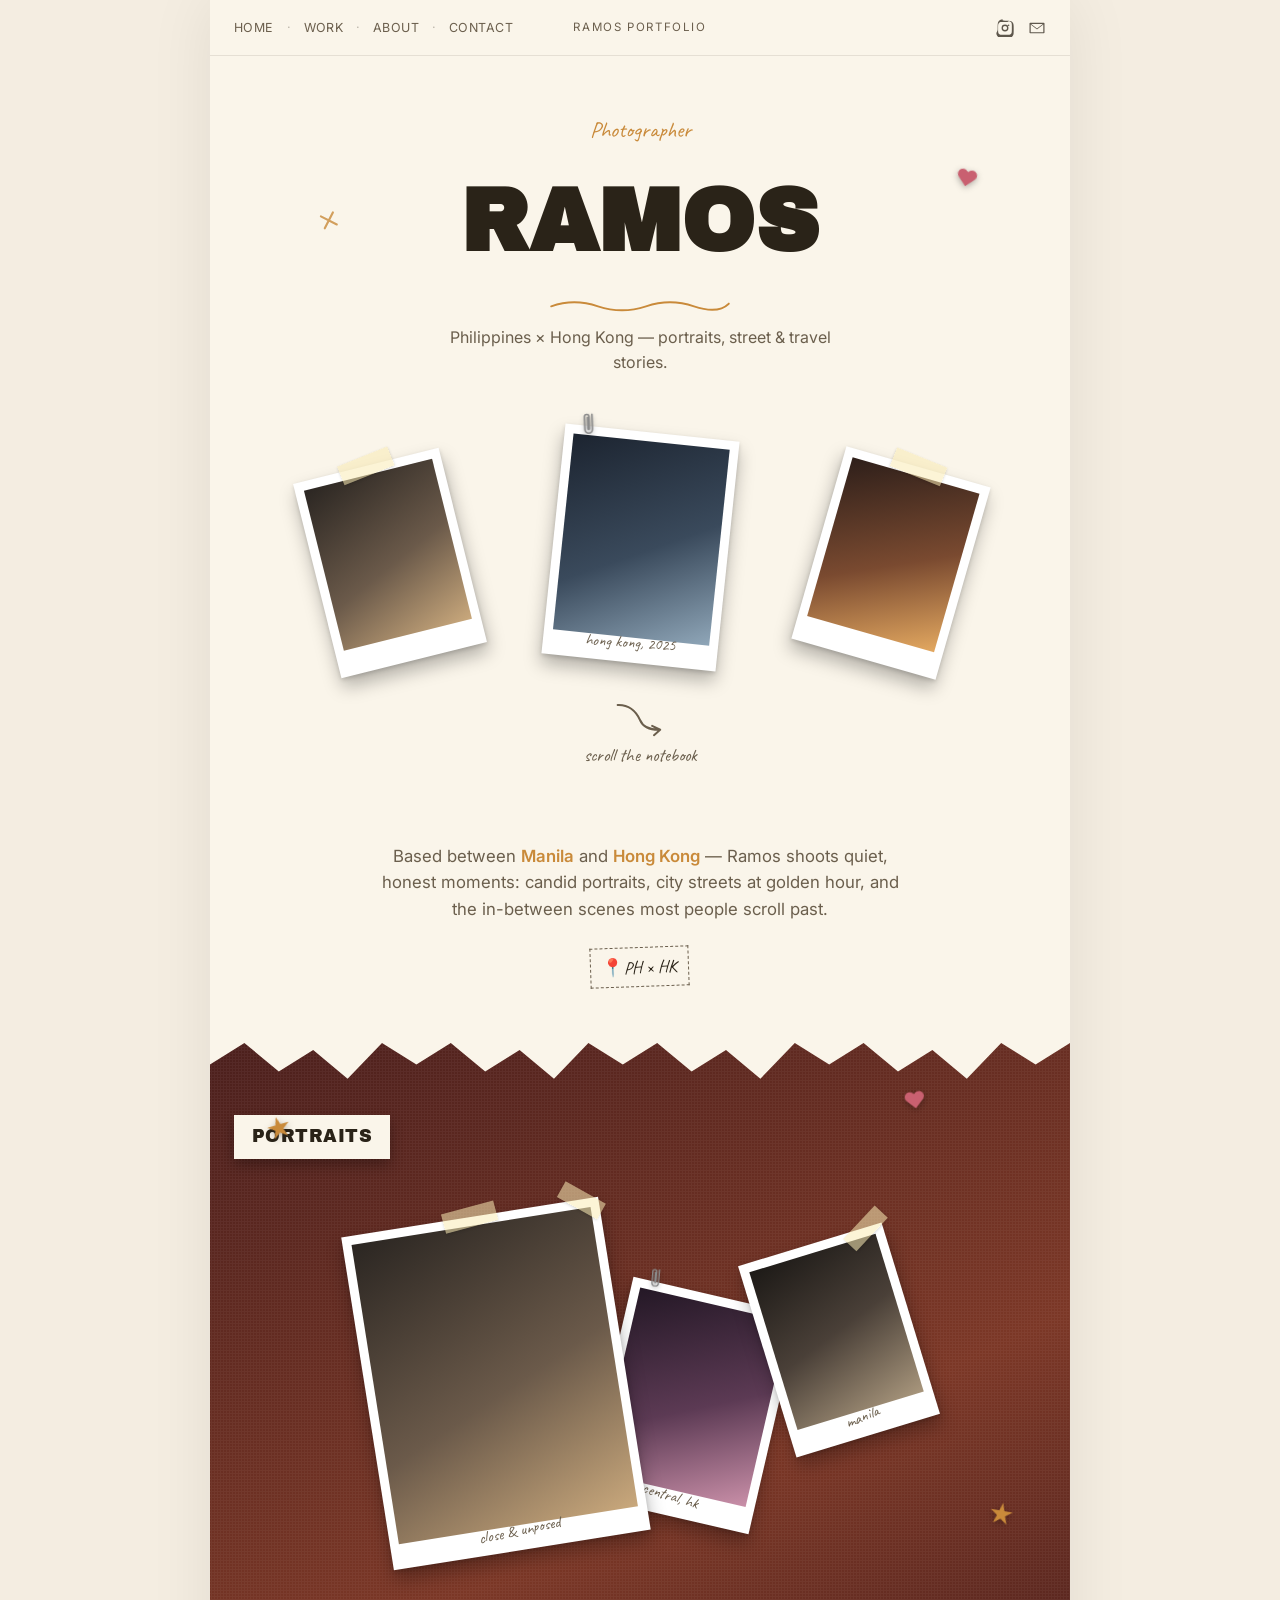
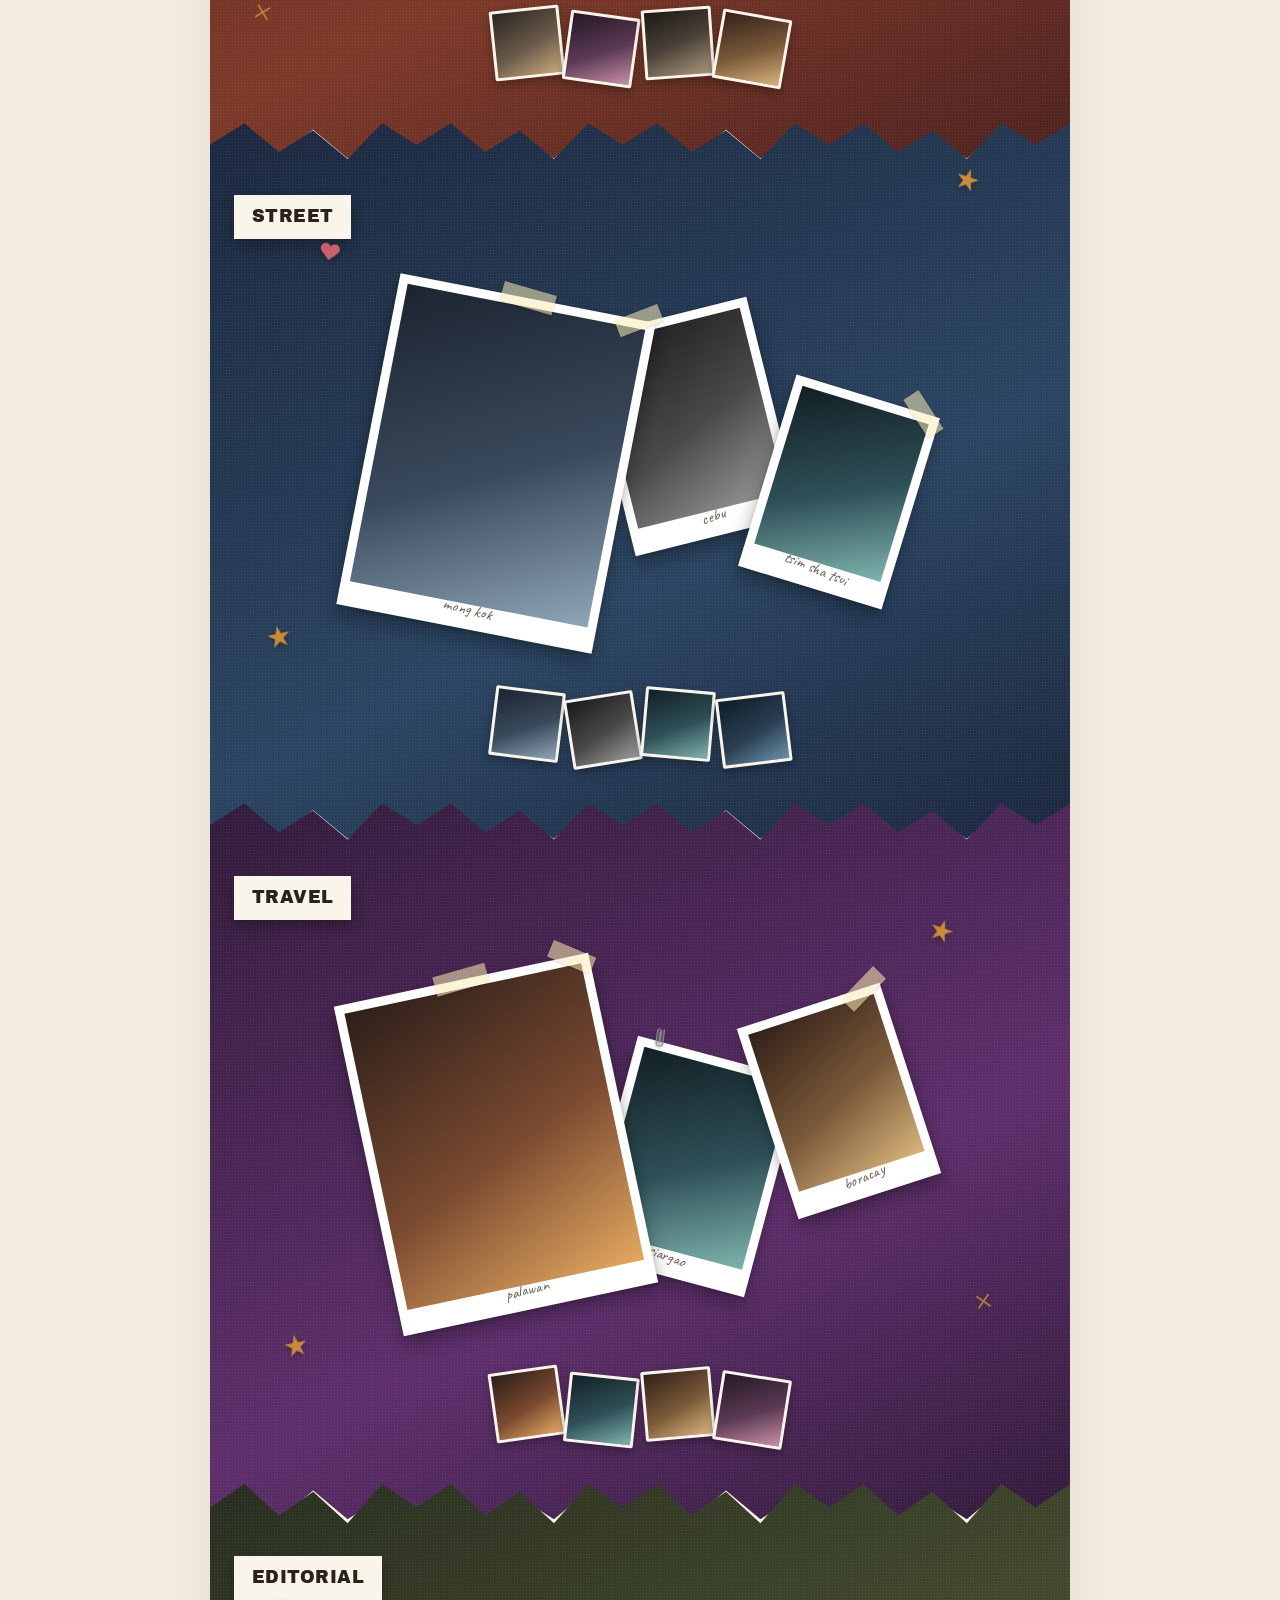
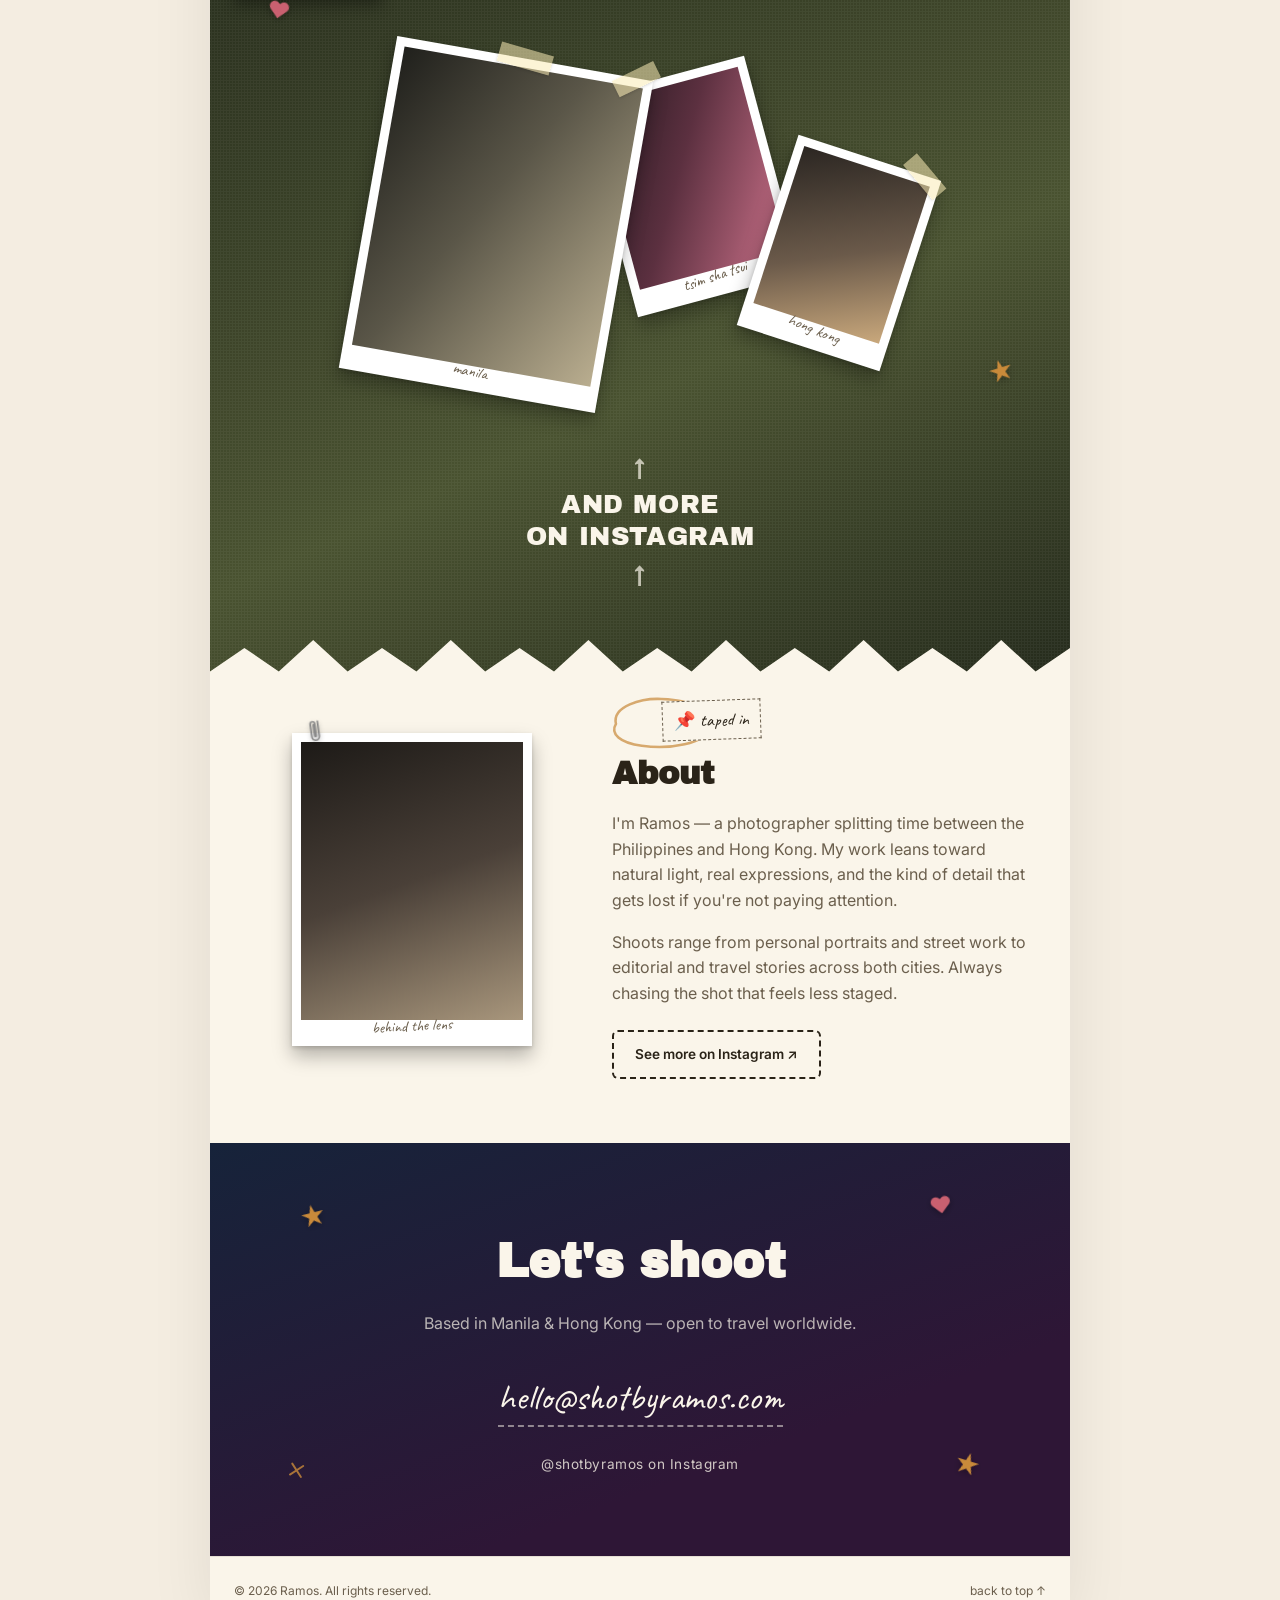
==== commit 700c9940: "Make shotbyramos scrapbook layout messier and more DIY Heavier polaroid overlap and more extreme ran" ====
--- a/shotbyramos/index.html
+++ b/shotbyramos/index.html
@@ -7,10 +7,17 @@
 <meta name="description" content="Ramos — photographer based between the Philippines and Hong Kong. Portraits, street, travel and editorial work.">
 <link rel="preconnect" href="https://fonts.googleapis.com">
 <link rel="preconnect" href="https://fonts.gstatic.com" crossorigin>
-<link href="https://fonts.googleapis.com/css2?family=Archivo+Black&family=Caveat:wght@500;700&family=Inter:wght@400;500;600;700&display=swap" rel="stylesheet">
+<link href="https://fonts.googleapis.com/css2?family=Archivo+Black&family=Caveat:wght@500;700&family=Permanent+Marker&family=Inter:wght@400;500;600;700&display=swap" rel="stylesheet">
 <link rel="stylesheet" href="styles.css">
 </head>
 <body>
+
+<svg width="0" height="0" style="position:absolute">
+  <symbol id="ic-arrow" viewBox="0 0 60 40"><path d="M2 4 Q20 2 30 20 Q36 32 55 30 M55 30 L45 26 M55 30 L48 37" fill="none" stroke="currentColor" stroke-width="2.4" stroke-linecap="round" stroke-linejoin="round"/></symbol>
+  <symbol id="ic-circle" viewBox="0 0 120 60"><path d="M14 30 C10 12, 40 4, 60 5 C95 6, 112 20, 108 34 C104 50, 68 56, 40 52 C18 49, 8 40, 14 30 Z" fill="none" stroke="currentColor" stroke-width="2.6" stroke-linecap="round"/></symbol>
+  <symbol id="ic-paperclip" viewBox="0 0 24 40"><path d="M17 6v20a5 5 0 0 1-10 0V9a3 3 0 0 1 6 0v16a1 1 0 0 1-2 0V10" fill="none" stroke="#8a8a8a" stroke-width="2.2" stroke-linecap="round"/></symbol>
+  <symbol id="ic-x" viewBox="0 0 20 20"><path d="M3 3 L17 17 M17 3 L3 17" stroke="currentColor" stroke-width="2.4" stroke-linecap="round"/></symbol>
+</svg>
 
 <div class="page" id="top">
 
@@ -36,25 +43,29 @@
   </header>
 
   <section class="hero">
+    <span class="sticker sticker--x" style="--x:14%; --y:22%; --rot:-18deg;"><svg width="18" height="18"><use href="#ic-x"/></svg></span>
+    <span class="sticker sticker--heart" style="--x:88%; --y:16%; --rot:12deg;">♥</span>
+
     <p class="hero-kicker">Photographer</p>
     <h1 class="hero-title">RAMOS</h1>
     <svg class="hero-scribble" viewBox="0 0 300 24" preserveAspectRatio="none"><path d="M2 14 Q40 2 80 14 T160 14 T240 14 T298 10" fill="none" stroke="currentColor" stroke-width="3" stroke-linecap="round"/></svg>
     <p class="hero-sub">Philippines × Hong Kong — portraits, street &amp; travel stories.</p>
 
     <div class="hero-stack">
-      <figure class="polaroid" style="--rot:-7deg; --grad: linear-gradient(155deg,#2b2622,#6b5a4a 55%,#c9a87c);">
-        <span class="tape tape--top"></span>
+      <figure class="polaroid" style="--rot:-14deg; --grad: linear-gradient(155deg,#2b2622,#6b5a4a 55%,#c9a87c);">
+        <span class="tape tape--top" style="--trot:-8deg;"></span>
       </figure>
-      <figure class="polaroid polaroid--front" style="--rot:3deg; --grad: linear-gradient(155deg,#1c2430,#3a4a5c 55%,#8fa6b8);">
-        <span class="tape tape--top"></span>
-        <figcaption>hong kong, 2025</figcaption>
+      <figure class="polaroid polaroid--front" style="--rot:6deg; --grad: linear-gradient(155deg,#1c2430,#3a4a5c 55%,#8fa6b8);">
+        <svg class="paperclip" width="18" height="30"><use href="#ic-paperclip"/></svg>
+        <figcaption style="--crot:-2deg;">hong kong, 2025</figcaption>
       </figure>
-      <figure class="polaroid" style="--rot:8deg; --grad: linear-gradient(155deg,#2e1f1a,#7a4a30 55%,#e3a860);">
-        <span class="tape tape--top"></span>
+      <figure class="polaroid" style="--rot:16deg; --grad: linear-gradient(155deg,#2e1f1a,#7a4a30 55%,#e3a860);">
+        <span class="tape tape--top" style="--trot:6deg;"></span>
       </figure>
     </div>
 
-    <a href="#work" class="scroll-cue">↓ scroll the notebook</a>
+    <svg class="doodle-arrow" width="50" height="34"><use href="#ic-arrow"/></svg>
+    <a href="#work" class="scroll-cue">scroll the notebook</a>
   </section>
 
   <section class="intro">
@@ -63,110 +74,123 @@
       Ramos shoots quiet, honest moments: candid portraits, city streets at golden hour,
       and the in-between scenes most people scroll past.
     </p>
-    <span class="sticker sticker--pin" aria-hidden="true">📍PH × HK</span>
+    <span class="pin-wrap">
+      <svg class="doodle-circle" viewBox="0 0 120 60"><use href="#ic-circle"/></svg>
+      <span class="sticker sticker--pin" aria-hidden="true">📍PH × HK</span>
+    </span>
   </section>
 
   <main id="work">
 
     <section class="reel reel--rust">
-      <span class="sticker sticker--star" style="--x:8%; --y:14%; --rot:-12deg;">★</span>
-      <span class="sticker sticker--star" style="--x:90%; --y:70%; --rot:10deg;">★</span>
-      <div class="reel-tag" style="--rot:-3deg;">Portraits</div>
+      <span class="sticker sticker--star" style="--x:8%; --y:12%; --rot:-16deg;">★</span>
+      <span class="sticker sticker--star" style="--x:92%; --y:66%; --rot:10deg;">★</span>
+      <span class="sticker sticker--heart" style="--x:82%; --y:8%; --rot:-8deg;">♥</span>
+      <span class="sticker sticker--x" style="--x:6%; --y:80%; --rot:14deg;"><svg width="16" height="16"><use href="#ic-x"/></svg></span>
+      <div class="reel-tag" style="--rot:-7deg;">Portraits</div>
 
       <div class="polaroid-cluster">
-        <figure class="polaroid polaroid--big" style="--rot:-4deg; --grad: linear-gradient(155deg,#2b2622,#6b5a4a 55%,#c9a87c);">
-          <span class="tape tape--top"></span>
-          <figcaption>close &amp; unposed</figcaption>
-        </figure>
-        <figure class="polaroid polaroid--offset-r" style="--rot:6deg; --grad: linear-gradient(155deg,#241826,#5c3a54 55%,#c98fa8);">
-          <span class="tape tape--corner"></span>
-          <figcaption>central, hk</figcaption>
-        </figure>
-        <figure class="polaroid polaroid--offset-r2" style="--rot:-8deg; --grad: linear-gradient(160deg,#1d1a17,#4a4038 50%,#a8967c);">
-          <span class="tape tape--corner"></span>
-          <figcaption>manila</figcaption>
+        <figure class="polaroid polaroid--big" style="--rot:-9deg; --grad: linear-gradient(155deg,#2b2622,#6b5a4a 55%,#c9a87c);">
+          <span class="tape tape--top" style="--trot:-6deg;"></span>
+          <span class="tape tape--corner" style="--trot:38deg;"></span>
+          <figcaption style="--crot:-3deg;">close &amp; unposed</figcaption>
+        </figure>
+        <figure class="polaroid polaroid--offset-r" style="--rot:13deg; --grad: linear-gradient(155deg,#241826,#5c3a54 55%,#c98fa8);">
+          <svg class="paperclip" width="16" height="26"><use href="#ic-paperclip"/></svg>
+          <figcaption style="--crot:4deg;">central, hk</figcaption>
+        </figure>
+        <figure class="polaroid polaroid--offset-r2" style="--rot:-17deg; --grad: linear-gradient(160deg,#1d1a17,#4a4038 50%,#a8967c);">
+          <span class="tape tape--corner" style="--trot:-30deg;"></span>
+          <figcaption style="--crot:-5deg;">manila</figcaption>
         </figure>
       </div>
 
       <div class="filmstrip">
-        <div class="filmstrip-frame" style="--grad: linear-gradient(155deg,#2b2622,#6b5a4a 55%,#c9a87c);"></div>
-        <div class="filmstrip-frame" style="--grad: linear-gradient(155deg,#241826,#5c3a54 55%,#c98fa8);"></div>
-        <div class="filmstrip-frame" style="--grad: linear-gradient(160deg,#1d1a17,#4a4038 50%,#a8967c);"></div>
-        <div class="filmstrip-frame" style="--grad: linear-gradient(155deg,#332018,#7a5a3a 55%,#d9b47c);"></div>
+        <div class="filmstrip-frame" style="--rot:-6deg; --grad: linear-gradient(155deg,#2b2622,#6b5a4a 55%,#c9a87c);"></div>
+        <div class="filmstrip-frame" style="--rot:8deg; --grad: linear-gradient(155deg,#241826,#5c3a54 55%,#c98fa8);"></div>
+        <div class="filmstrip-frame" style="--rot:-4deg; --grad: linear-gradient(160deg,#1d1a17,#4a4038 50%,#a8967c);"></div>
+        <div class="filmstrip-frame" style="--rot:10deg; --grad: linear-gradient(155deg,#332018,#7a5a3a 55%,#d9b47c);"></div>
       </div>
     </section>
 
     <section class="reel reel--denim">
-      <span class="sticker sticker--star" style="--x:88%; --y:10%; --rot:14deg;">★</span>
-      <div class="reel-tag" style="--rot:2deg;">Street</div>
+      <span class="sticker sticker--star" style="--x:88%; --y:8%; --rot:18deg;">★</span>
+      <span class="sticker sticker--star" style="--x:8%; --y:72%; --rot:-12deg;">★</span>
+      <span class="sticker sticker--heart" style="--x:14%; --y:18%; --rot:10deg;">♥</span>
+      <div class="reel-tag" style="--rot:5deg;">Street</div>
 
       <div class="polaroid-cluster polaroid-cluster--alt">
-        <figure class="polaroid polaroid--big" style="--rot:5deg; --grad: linear-gradient(155deg,#1c2430,#3a4a5c 55%,#8fa6b8);">
-          <span class="tape tape--top"></span>
-          <figcaption>mong kok</figcaption>
-        </figure>
-        <figure class="polaroid polaroid--offset-r" style="--rot:-6deg; --grad: linear-gradient(155deg,#1a1a1a,#4a4a4a 55%,#9a9a9a);">
-          <span class="tape tape--corner"></span>
-          <figcaption>cebu</figcaption>
-        </figure>
-        <figure class="polaroid polaroid--offset-r2" style="--rot:9deg; --grad: linear-gradient(155deg,#122024,#2f5058 55%,#7fb3ad);">
-          <span class="tape tape--corner"></span>
-          <figcaption>tsim sha tsui</figcaption>
+        <figure class="polaroid polaroid--big" style="--rot:11deg; --grad: linear-gradient(155deg,#1c2430,#3a4a5c 55%,#8fa6b8);">
+          <span class="tape tape--top" style="--trot:5deg;"></span>
+          <span class="tape tape--corner" style="--trot:-32deg;"></span>
+          <figcaption style="--crot:3deg;">mong kok</figcaption>
+        </figure>
+        <figure class="polaroid polaroid--offset-r" style="--rot:-14deg; --grad: linear-gradient(155deg,#1a1a1a,#4a4a4a 55%,#9a9a9a);">
+          <svg class="paperclip" width="16" height="26"><use href="#ic-paperclip"/></svg>
+          <figcaption style="--crot:-4deg;">cebu</figcaption>
+        </figure>
+        <figure class="polaroid polaroid--offset-r2" style="--rot:17deg; --grad: linear-gradient(155deg,#122024,#2f5058 55%,#7fb3ad);">
+          <span class="tape tape--corner" style="--trot:40deg;"></span>
+          <figcaption style="--crot:5deg;">tsim sha tsui</figcaption>
         </figure>
       </div>
 
       <div class="filmstrip">
-        <div class="filmstrip-frame" style="--grad: linear-gradient(155deg,#1c2430,#3a4a5c 55%,#8fa6b8);"></div>
-        <div class="filmstrip-frame" style="--grad: linear-gradient(155deg,#1a1a1a,#4a4a4a 55%,#9a9a9a);"></div>
-        <div class="filmstrip-frame" style="--grad: linear-gradient(155deg,#122024,#2f5058 55%,#7fb3ad);"></div>
-        <div class="filmstrip-frame" style="--grad: linear-gradient(155deg,#0f1c2a,#2a3f52 55%,#6a90a8);"></div>
+        <div class="filmstrip-frame" style="--rot:7deg; --grad: linear-gradient(155deg,#1c2430,#3a4a5c 55%,#8fa6b8);"></div>
+        <div class="filmstrip-frame" style="--rot:-9deg; --grad: linear-gradient(155deg,#1a1a1a,#4a4a4a 55%,#9a9a9a);"></div>
+        <div class="filmstrip-frame" style="--rot:5deg; --grad: linear-gradient(155deg,#122024,#2f5058 55%,#7fb3ad);"></div>
+        <div class="filmstrip-frame" style="--rot:-7deg; --grad: linear-gradient(155deg,#0f1c2a,#2a3f52 55%,#6a90a8);"></div>
       </div>
     </section>
 
     <section class="reel reel--grape">
-      <span class="sticker sticker--star" style="--x:10%; --y:78%; --rot:-8deg;">★</span>
-      <span class="sticker sticker--star" style="--x:85%; --y:20%; --rot:16deg;">★</span>
-      <div class="reel-tag" style="--rot:-2deg;">Travel</div>
+      <span class="sticker sticker--star" style="--x:10%; --y:76%; --rot:-11deg;">★</span>
+      <span class="sticker sticker--star" style="--x:85%; --y:18%; --rot:19deg;">★</span>
+      <span class="sticker sticker--x" style="--x:90%; --y:70%; --rot:-10deg;"><svg width="16" height="16"><use href="#ic-x"/></svg></span>
+      <div class="reel-tag" style="--rot:-6deg;">Travel</div>
 
       <div class="polaroid-cluster">
-        <figure class="polaroid polaroid--big" style="--rot:-5deg; --grad: linear-gradient(155deg,#2e1f1a,#7a4a30 55%,#e3a860);">
-          <span class="tape tape--top"></span>
-          <figcaption>palawan</figcaption>
-        </figure>
-        <figure class="polaroid polaroid--offset-r" style="--rot:7deg; --grad: linear-gradient(155deg,#122024,#2f5058 55%,#7fb3ad);">
-          <span class="tape tape--corner"></span>
-          <figcaption>siargao</figcaption>
-        </figure>
-        <figure class="polaroid polaroid--offset-r2" style="--rot:-10deg; --grad: linear-gradient(155deg,#332018,#7a5a3a 55%,#d9b47c);">
-          <span class="tape tape--corner"></span>
-          <figcaption>boracay</figcaption>
+        <figure class="polaroid polaroid--big" style="--rot:-12deg; --grad: linear-gradient(155deg,#2e1f1a,#7a4a30 55%,#e3a860);">
+          <span class="tape tape--top" style="--trot:-4deg;"></span>
+          <span class="tape tape--corner" style="--trot:35deg;"></span>
+          <figcaption style="--crot:-3deg;">palawan</figcaption>
+        </figure>
+        <figure class="polaroid polaroid--offset-r" style="--rot:15deg; --grad: linear-gradient(155deg,#122024,#2f5058 55%,#7fb3ad);">
+          <svg class="paperclip" width="16" height="26"><use href="#ic-paperclip"/></svg>
+          <figcaption style="--crot:4deg;">siargao</figcaption>
+        </figure>
+        <figure class="polaroid polaroid--offset-r2" style="--rot:-18deg; --grad: linear-gradient(155deg,#332018,#7a5a3a 55%,#d9b47c);">
+          <span class="tape tape--corner" style="--trot:-28deg;"></span>
+          <figcaption style="--crot:-5deg;">boracay</figcaption>
         </figure>
       </div>
 
       <div class="filmstrip">
-        <div class="filmstrip-frame" style="--grad: linear-gradient(155deg,#2e1f1a,#7a4a30 55%,#e3a860);"></div>
-        <div class="filmstrip-frame" style="--grad: linear-gradient(155deg,#122024,#2f5058 55%,#7fb3ad);"></div>
-        <div class="filmstrip-frame" style="--grad: linear-gradient(155deg,#332018,#7a5a3a 55%,#d9b47c);"></div>
-        <div class="filmstrip-frame" style="--grad: linear-gradient(155deg,#241826,#5c3a54 55%,#c98fa8);"></div>
+        <div class="filmstrip-frame" style="--rot:-8deg; --grad: linear-gradient(155deg,#2e1f1a,#7a4a30 55%,#e3a860);"></div>
+        <div class="filmstrip-frame" style="--rot:6deg; --grad: linear-gradient(155deg,#122024,#2f5058 55%,#7fb3ad);"></div>
+        <div class="filmstrip-frame" style="--rot:-5deg; --grad: linear-gradient(155deg,#332018,#7a5a3a 55%,#d9b47c);"></div>
+        <div class="filmstrip-frame" style="--rot:9deg; --grad: linear-gradient(155deg,#241826,#5c3a54 55%,#c98fa8);"></div>
       </div>
     </section>
 
     <section class="reel reel--olive">
-      <span class="sticker sticker--star" style="--x:92%; --y:65%; --rot:-14deg;">★</span>
-      <div class="reel-tag" style="--rot:3deg;">Editorial</div>
+      <span class="sticker sticker--star" style="--x:92%; --y:62%; --rot:-17deg;">★</span>
+      <span class="sticker sticker--heart" style="--x:8%; --y:16%; --rot:11deg;">♥</span>
+      <div class="reel-tag" style="--rot:6deg;">Editorial</div>
 
       <div class="polaroid-cluster polaroid-cluster--alt">
-        <figure class="polaroid polaroid--big" style="--rot:4deg; --grad: linear-gradient(120deg,#20201c,#5a5648 45%,#b9ad8f);">
-          <span class="tape tape--top"></span>
-          <figcaption>manila</figcaption>
-        </figure>
-        <figure class="polaroid polaroid--offset-r" style="--rot:-7deg; --grad: linear-gradient(120deg,#20161c,#5c3040 45%,#c97088);">
-          <span class="tape tape--corner"></span>
-          <figcaption>tsim sha tsui</figcaption>
-        </figure>
-        <figure class="polaroid polaroid--offset-r2" style="--rot:8deg; --grad: linear-gradient(155deg,#2b2622,#6b5a4a 55%,#c9a87c);">
-          <span class="tape tape--corner"></span>
-          <figcaption>hong kong</figcaption>
+        <figure class="polaroid polaroid--big" style="--rot:10deg; --grad: linear-gradient(120deg,#20201c,#5a5648 45%,#b9ad8f);">
+          <span class="tape tape--top" style="--trot:6deg;"></span>
+          <span class="tape tape--corner" style="--trot:-36deg;"></span>
+          <figcaption style="--crot:3deg;">manila</figcaption>
+        </figure>
+        <figure class="polaroid polaroid--offset-r" style="--rot:-15deg; --grad: linear-gradient(120deg,#20161c,#5c3040 45%,#c97088);">
+          <svg class="paperclip" width="16" height="26"><use href="#ic-paperclip"/></svg>
+          <figcaption style="--crot:-4deg;">tsim sha tsui</figcaption>
+        </figure>
+        <figure class="polaroid polaroid--offset-r2" style="--rot:18deg; --grad: linear-gradient(155deg,#2b2622,#6b5a4a 55%,#c9a87c);">
+          <span class="tape tape--corner" style="--trot:32deg;"></span>
+          <figcaption style="--crot:5deg;">hong kong</figcaption>
         </figure>
       </div>
 
@@ -180,13 +204,16 @@
   </main>
 
   <section class="about" id="about">
-    <figure class="polaroid polaroid--about" style="--rot:-4deg; --grad: linear-gradient(160deg,#1d1a17,#4a4038 50%,#a8967c);">
-      <span class="tape tape--top"></span>
-      <figcaption>behind the lens</figcaption>
+    <figure class="polaroid polaroid--about" style="--rot:-9deg; --grad: linear-gradient(160deg,#1d1a17,#4a4038 50%,#a8967c);">
+      <svg class="paperclip" width="18" height="30"><use href="#ic-paperclip"/></svg>
+      <figcaption style="--crot:-3deg;">behind the lens</figcaption>
     </figure>
 
     <div class="about-note">
-      <span class="sticker sticker--pin" aria-hidden="true">📌</span>
+      <span class="pin-wrap">
+        <svg class="doodle-circle" viewBox="0 0 120 60"><use href="#ic-circle"/></svg>
+        <span class="sticker sticker--pin" aria-hidden="true">📌 taped in</span>
+      </span>
       <h2>About</h2>
       <p>
         I'm Ramos — a photographer splitting time between the Philippines and Hong Kong.
@@ -204,8 +231,10 @@
   </section>
 
   <section class="contact" id="contact">
-    <span class="sticker sticker--star" style="--x:12%; --y:20%; --rot:-10deg;">★</span>
-    <span class="sticker sticker--star" style="--x:88%; --y:75%; --rot:14deg;">★</span>
+    <span class="sticker sticker--star" style="--x:12%; --y:18%; --rot:-14deg;">★</span>
+    <span class="sticker sticker--star" style="--x:88%; --y:78%; --rot:17deg;">★</span>
+    <span class="sticker sticker--heart" style="--x:85%; --y:15%; --rot:-9deg;">♥</span>
+    <span class="sticker sticker--x" style="--x:10%; --y:80%; --rot:12deg;"><svg width="16" height="16"><use href="#ic-x"/></svg></span>
     <h2>Let's shoot</h2>
     <p>Based in Manila &amp; Hong Kong — open to travel worldwide.</p>
     <a href="mailto:hello@shotbyramos.com" class="contact-email">hello@shotbyramos.com</a>
--- a/shotbyramos/styles.css
+++ b/shotbyramos/styles.css
@@ -168,6 +168,7 @@
   font-family: var(--font-hand);
   font-size: 1rem;
   color: var(--ink-soft);
+  transform: rotate(var(--crot, 0deg));
 }
 
 .tape {
@@ -179,13 +180,21 @@
 .tape--top {
   width: 54px; height: 20px;
   top: -10px; left: 50%;
-  transform: translateX(-50%) rotate(-3deg);
+  transform: translateX(-50%) rotate(var(--trot, -3deg));
 }
 
 .tape--corner {
   width: 46px; height: 18px;
   top: -8px; right: -6px;
-  transform: rotate(35deg);
+  transform: rotate(var(--trot, 35deg));
+}
+
+.paperclip {
+  position: absolute;
+  top: -16px;
+  left: 14px;
+  transform: rotate(-8deg);
+  filter: drop-shadow(0 2px 2px rgba(0,0,0,0.25));
 }
 
 /* ---------- Reel sections (torn paper) ---------- */
@@ -249,26 +258,27 @@
 .polaroid-cluster .polaroid--offset-r {
   width: 30%;
   max-width: 170px;
-  margin-left: -2.5rem;
-  margin-top: 3rem;
+  margin-left: -3.75rem;
+  margin-top: 3.75rem;
   z-index: 1;
 }
 
 .polaroid-cluster .polaroid--offset-r2 {
   width: 26%;
   max-width: 150px;
-  margin-left: -2rem;
-  margin-top: -3.5rem;
+  margin-left: -3.25rem;
+  margin-top: -4.5rem;
   z-index: 3;
 }
 
-.polaroid-cluster--alt .polaroid--offset-r { margin-top: -3rem; }
-.polaroid-cluster--alt .polaroid--offset-r2 { margin-top: 3.5rem; }
+.polaroid-cluster--alt .polaroid--offset-r { margin-top: -3.75rem; }
+.polaroid-cluster--alt .polaroid--offset-r2 { margin-top: 4.5rem; }
 
 .filmstrip {
   display: flex;
   justify-content: center;
-  gap: 0.5rem;
+  align-items: center;
+  gap: 0.35rem;
   flex-wrap: wrap;
 }
 
@@ -280,7 +290,10 @@
   border: 3px solid var(--cream);
   box-shadow: 0 4px 10px rgba(0,0,0,0.3);
   border-radius: 2px;
-}
+  transform: rotate(var(--rot, 0deg));
+}
+
+.filmstrip-frame:nth-child(even) { transform: rotate(var(--rot, 0deg)) translateY(6px); }
 
 .and-more {
   display: flex;
@@ -310,6 +323,17 @@
   color: var(--accent);
   font-size: 1.6rem;
   filter: drop-shadow(0 2px 3px rgba(0,0,0,0.3));
+}
+
+.sticker--heart {
+  color: #c96070;
+  font-size: 1.4rem;
+  filter: drop-shadow(0 2px 3px rgba(0,0,0,0.3));
+}
+
+.sticker--x {
+  color: var(--accent);
+  opacity: 0.8;
 }
 
 .sticker--pin {
@@ -330,6 +354,29 @@
   margin-top: 1.5rem;
 }
 
+.pin-wrap {
+  position: relative;
+  display: inline-block;
+}
+
+.doodle-circle {
+  position: absolute;
+  inset: -14px -10px;
+  width: calc(100% + 20px);
+  height: calc(100% + 28px);
+  color: var(--accent);
+  opacity: 0.7;
+  pointer-events: none;
+  z-index: -1;
+}
+
+.doodle-arrow {
+  display: block;
+  margin: 0.5rem auto 0.25rem;
+  color: var(--ink-soft);
+  transform: rotate(4deg);
+}
+
 /* ---------- About ---------- */
 .about {
   display: flex;
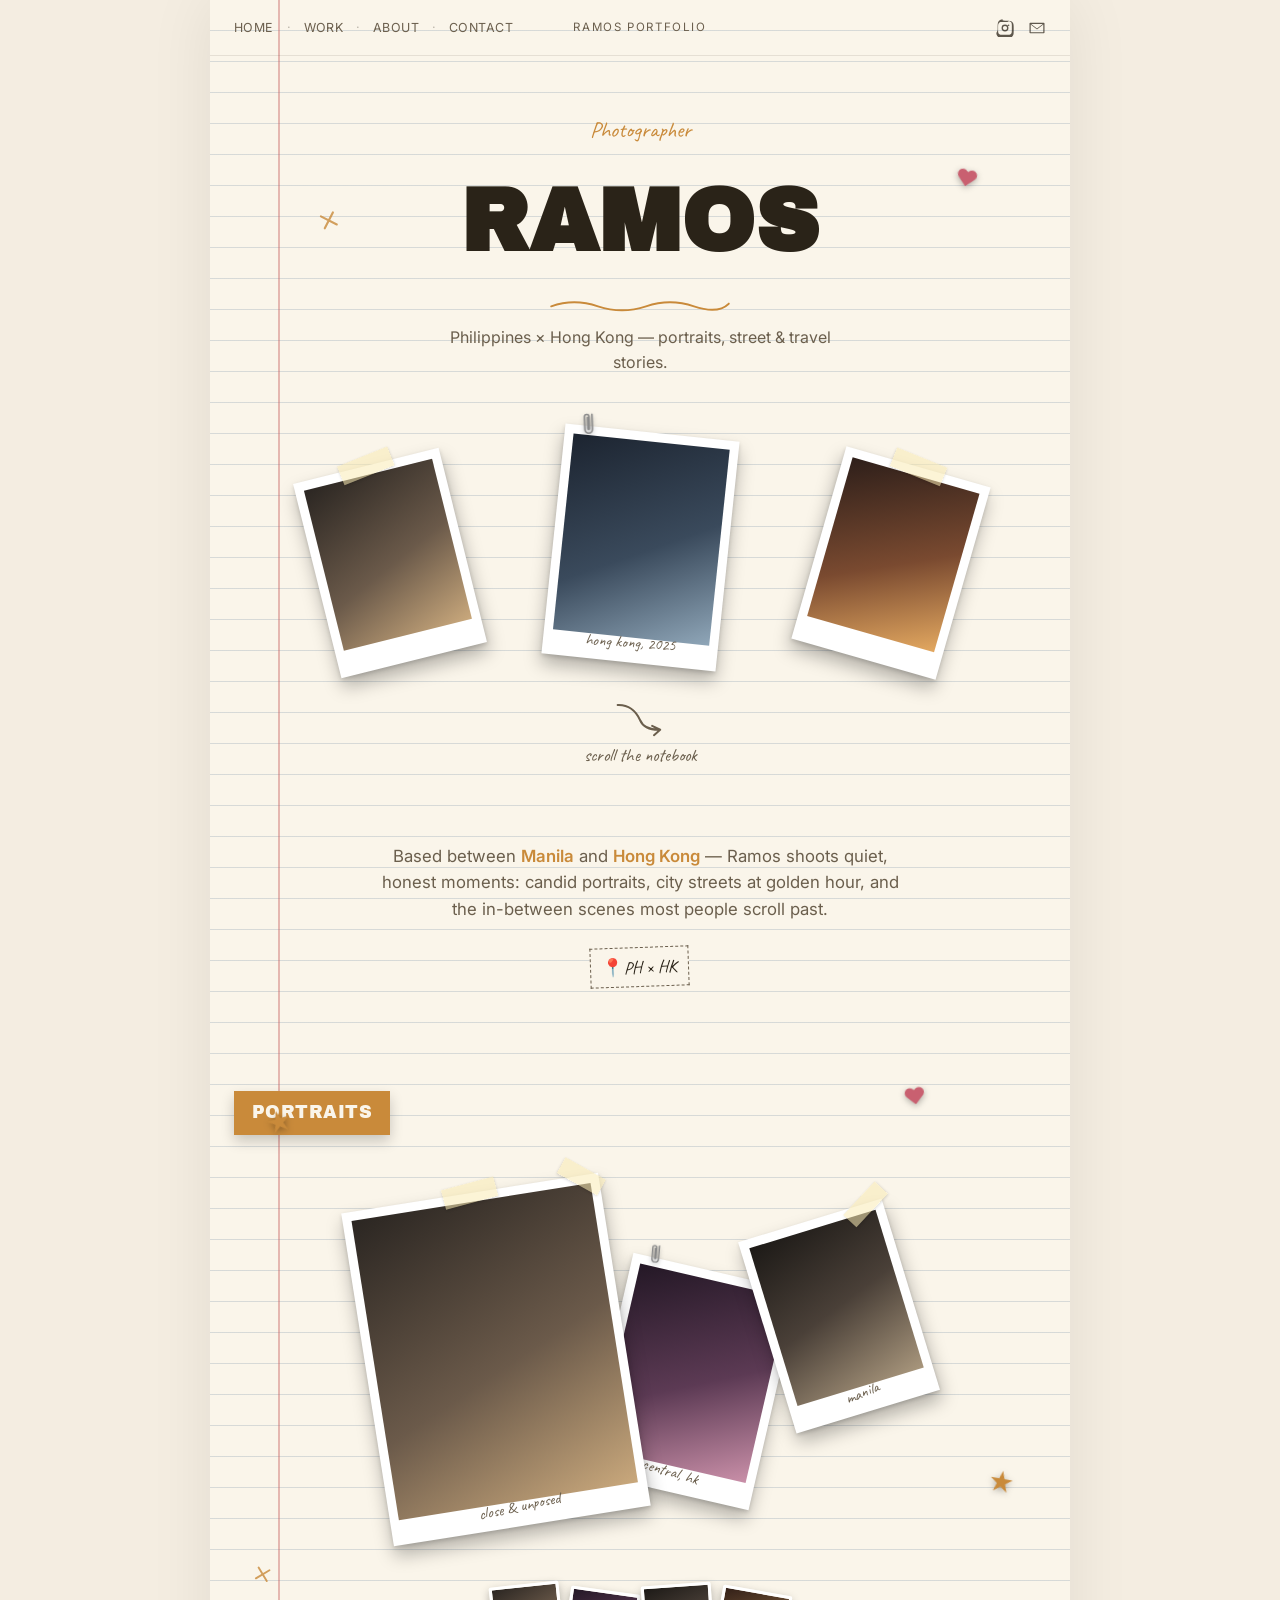
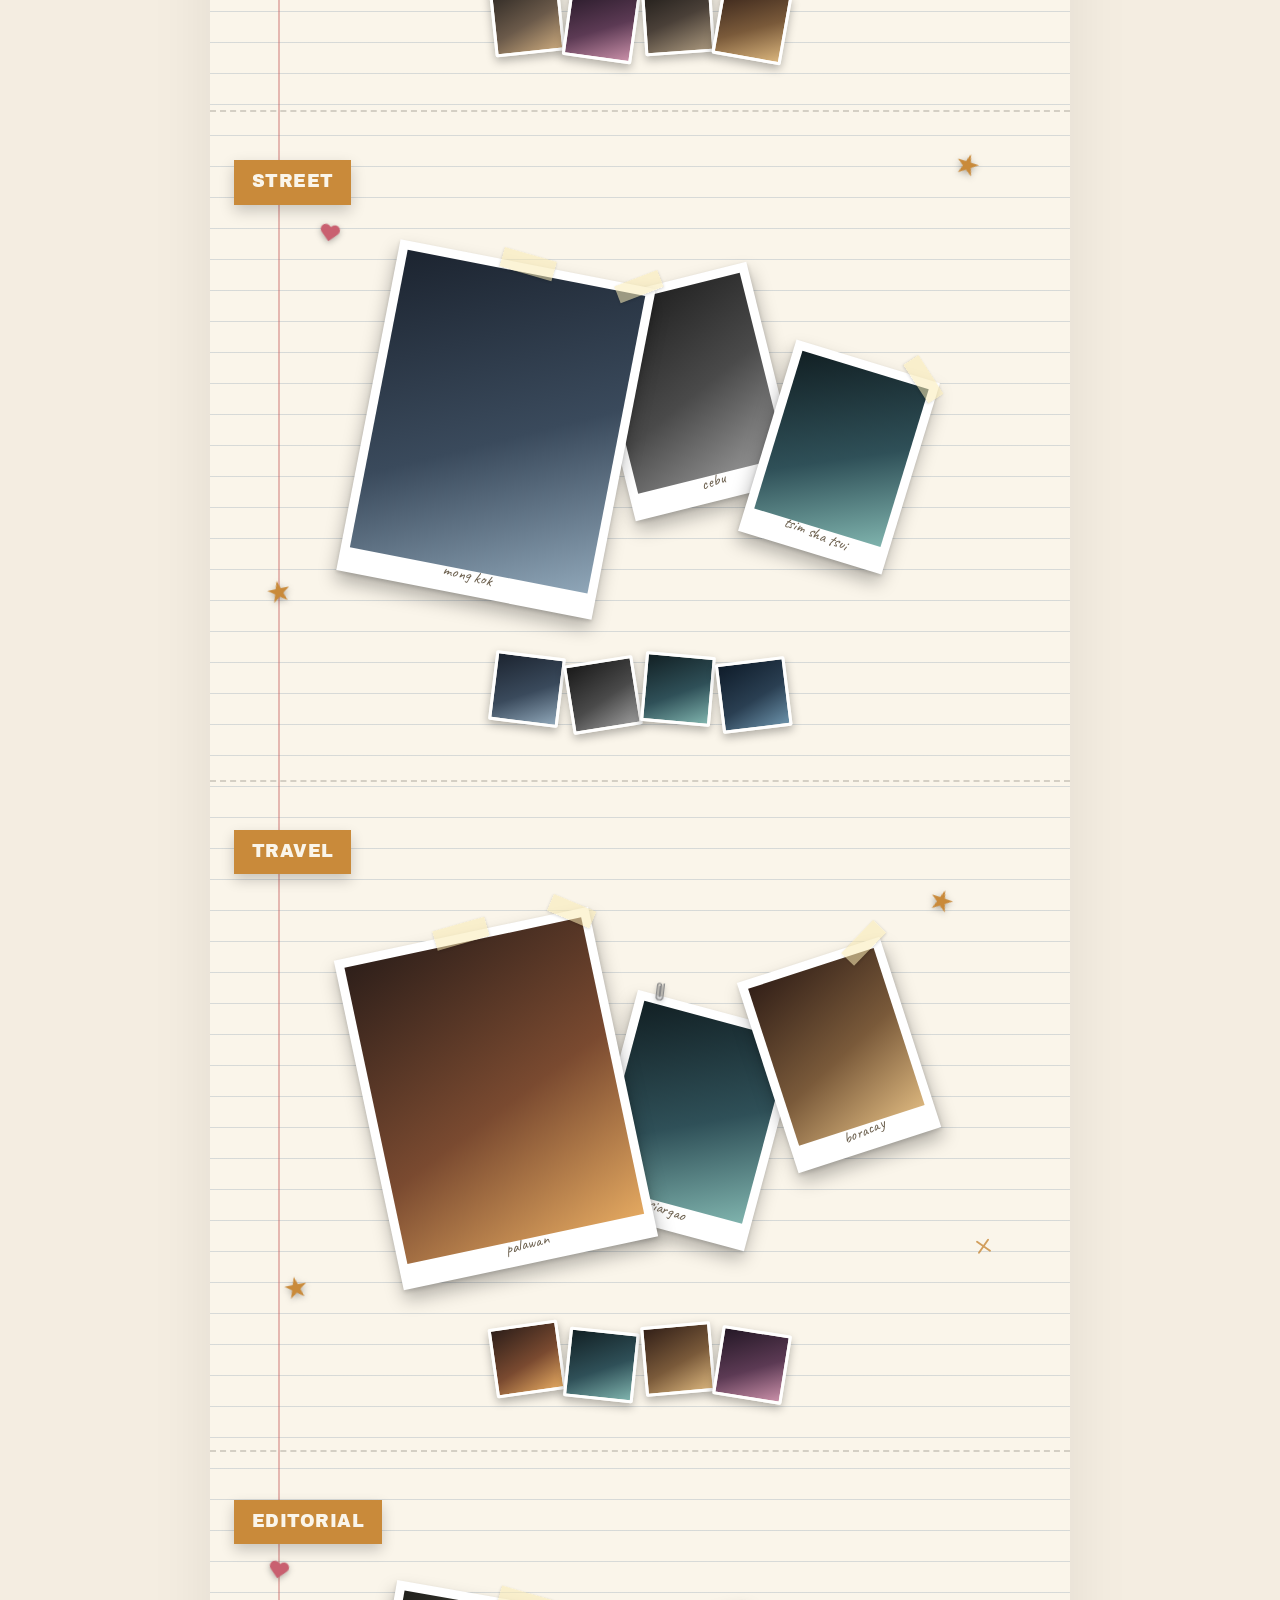
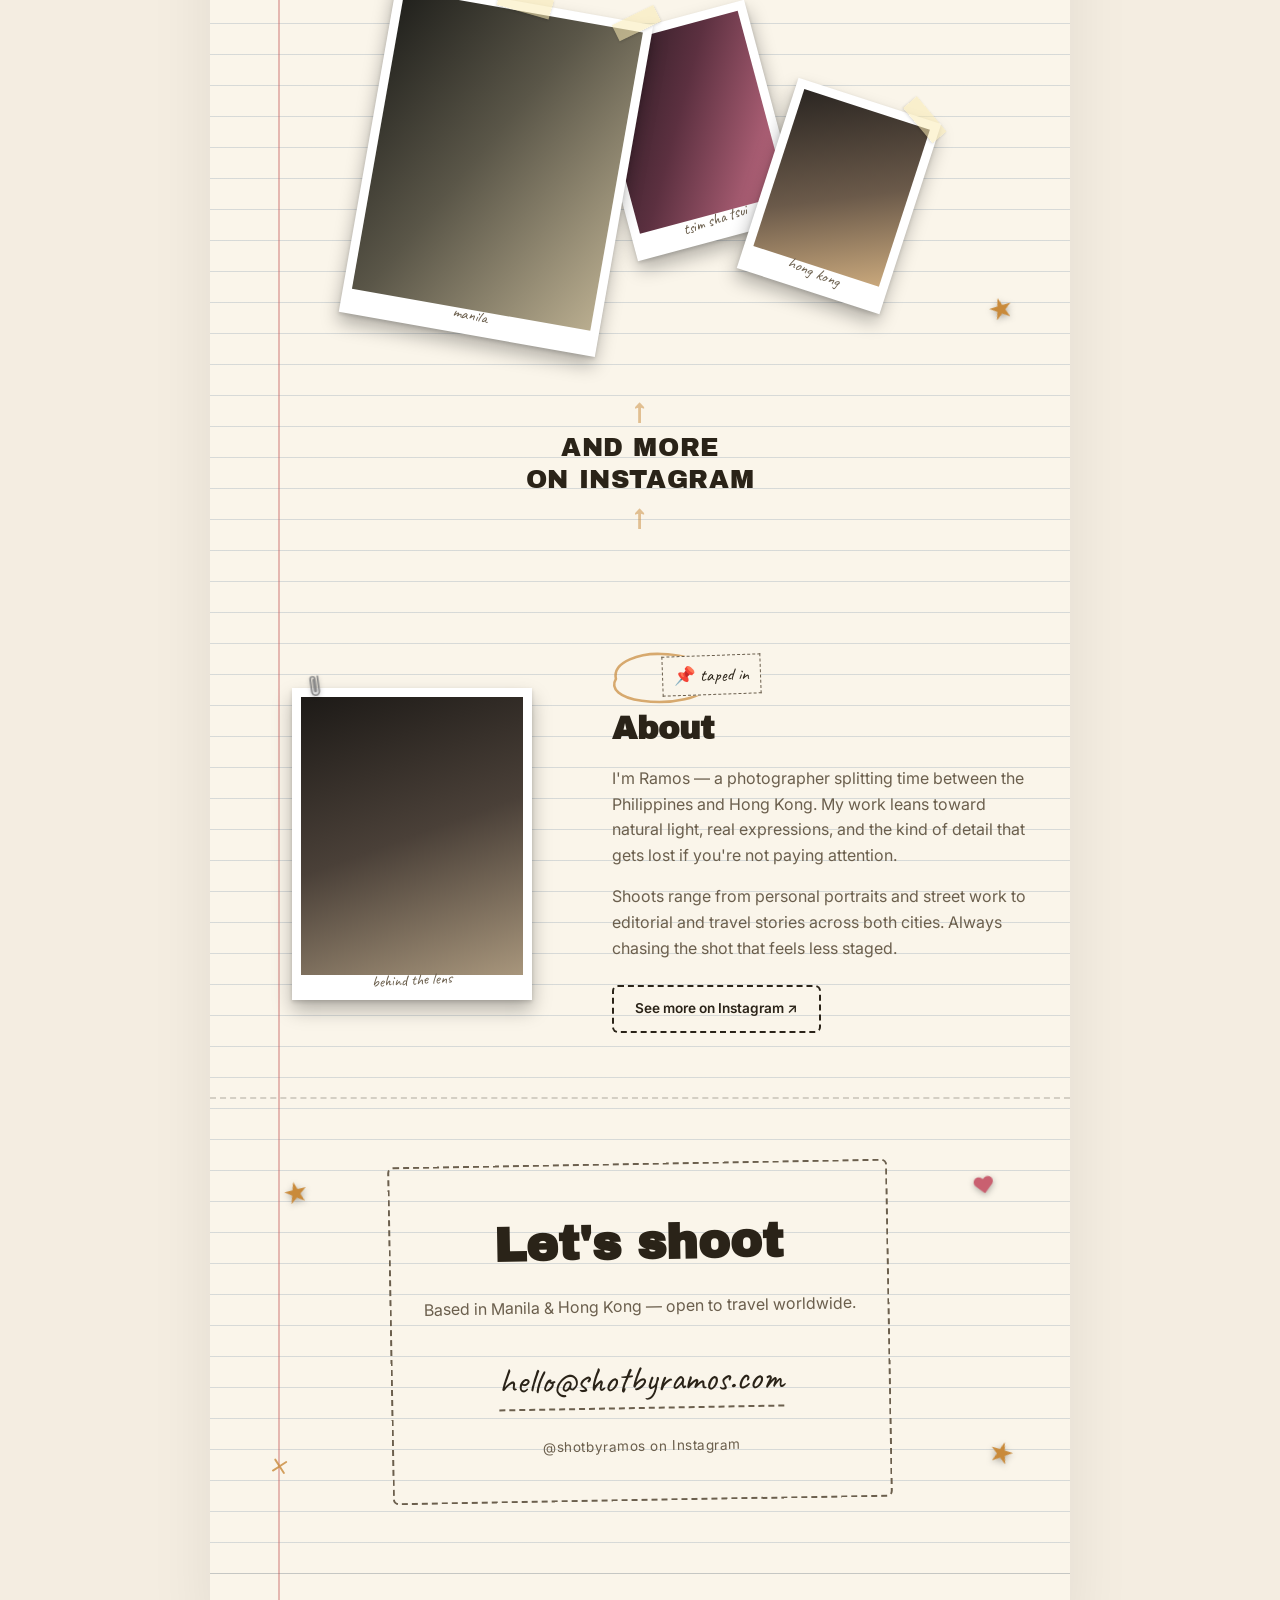
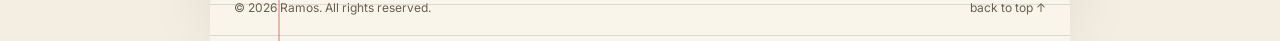
==== commit ae231b52: "Unify shotbyramos site on one notebook-paper look throughout Drop the per-category colored backgroun" ====
--- a/shotbyramos/index.html
+++ b/shotbyramos/index.html
@@ -231,15 +231,17 @@
   </section>
 
   <section class="contact" id="contact">
-    <span class="sticker sticker--star" style="--x:12%; --y:18%; --rot:-14deg;">★</span>
-    <span class="sticker sticker--star" style="--x:88%; --y:78%; --rot:17deg;">★</span>
-    <span class="sticker sticker--heart" style="--x:85%; --y:15%; --rot:-9deg;">♥</span>
-    <span class="sticker sticker--x" style="--x:10%; --y:80%; --rot:12deg;"><svg width="16" height="16"><use href="#ic-x"/></svg></span>
-    <h2>Let's shoot</h2>
-    <p>Based in Manila &amp; Hong Kong — open to travel worldwide.</p>
-    <a href="mailto:hello@shotbyramos.com" class="contact-email">hello@shotbyramos.com</a>
-    <div class="contact-socials">
-      <a href="https://www.instagram.com/shotbyramos/" target="_blank" rel="noopener">@shotbyramos on Instagram</a>
+    <span class="sticker sticker--star" style="--x:10%; --y:20%; --rot:-14deg;">★</span>
+    <span class="sticker sticker--star" style="--x:92%; --y:75%; --rot:17deg;">★</span>
+    <span class="sticker sticker--heart" style="--x:90%; --y:18%; --rot:-9deg;">♥</span>
+    <span class="sticker sticker--x" style="--x:8%; --y:78%; --rot:12deg;"><svg width="16" height="16"><use href="#ic-x"/></svg></span>
+    <div class="contact-card">
+      <h2>Let's shoot</h2>
+      <p>Based in Manila &amp; Hong Kong — open to travel worldwide.</p>
+      <a href="mailto:hello@shotbyramos.com" class="contact-email">hello@shotbyramos.com</a>
+      <div class="contact-socials">
+        <a href="https://www.instagram.com/shotbyramos/" target="_blank" rel="noopener">@shotbyramos on Instagram</a>
+      </div>
     </div>
   </section>
 
--- a/shotbyramos/styles.css
+++ b/shotbyramos/styles.css
@@ -4,15 +4,12 @@
   --ink-soft: #6b5f4d;
   --cream: #faf5ea;
   --accent: #c98a3a;
+  --rule-line: rgba(90, 120, 150, 0.22);
+  --margin-line: rgba(196, 90, 90, 0.4);
 
   --font-display: 'Archivo Black', 'Arial Black', sans-serif;
   --font-hand: 'Caveat', cursive;
   --font-body: 'Inter', -apple-system, BlinkMacSystemFont, sans-serif;
-
-  --rust-1: #4a1d1a; --rust-2: #7a3524;
-  --denim-1: #16233a; --denim-2: #26405e;
-  --grape-1: #2e1636; --grape-2: #5a2a68;
-  --olive-1: #23291a; --olive-2: #48512e;
 }
 
 * { box-sizing: border-box; }
@@ -33,9 +30,13 @@
 h1, h2 { margin: 0; }
 
 .page {
+  position: relative;
   max-width: 860px;
   margin: 0 auto;
-  background: var(--cream);
+  background-color: var(--cream);
+  background-image:
+    linear-gradient(to right, transparent 0 68px, var(--margin-line) 68px 70px, transparent 70px 100%),
+    repeating-linear-gradient(to bottom, transparent 0 30px, var(--rule-line) 30px 31px);
   box-shadow: 0 0 60px rgba(0,0,0,0.08);
   overflow: hidden;
 }
@@ -197,45 +198,25 @@
   filter: drop-shadow(0 2px 2px rgba(0,0,0,0.25));
 }
 
-/* ---------- Reel sections (torn paper) ---------- */
+/* ---------- Reel sections (notebook page) ---------- */
 .reel {
   position: relative;
-  padding: 4.5rem 1.5rem 5rem;
-  clip-path: polygon(
-    0% 3%, 4% 0%, 8% 4%, 12% 1%, 16% 5%, 20% 0%, 24% 3%, 28% 0%, 32% 4%, 36% 1%, 40% 5%, 44% 0%, 48% 3%, 52% 0%, 56% 4%, 60% 1%, 64% 5%, 68% 0%, 72% 3%, 76% 0%, 80% 4%, 84% 1%, 88% 5%, 92% 0%, 96% 3%, 100% 0%,
-    100% 97%, 96% 100%, 92% 96%, 88% 100%, 84% 97%, 80% 100%, 76% 96%, 72% 100%, 68% 97%, 64% 100%, 60% 96%, 56% 100%, 52% 97%, 48% 100%, 44% 96%, 40% 100%, 36% 97%, 32% 100%, 28% 96%, 24% 100%, 20% 97%, 16% 100%, 12% 96%, 8% 100%, 4% 97%, 0% 100%
-  );
-  margin-bottom: -2.2rem;
-}
-
-.reel::before {
-  content: '';
-  position: absolute;
-  inset: 0;
-  z-index: 0;
-  background-image:
-    radial-gradient(rgba(255,255,255,0.05) 1px, transparent 1.5px),
-    linear-gradient(155deg, var(--r1), var(--r2) 60%, var(--r1));
-  background-size: 3px 3px, 100% 100%;
-}
-
-.reel--rust { --r1: var(--rust-1); --r2: var(--rust-2); }
-.reel--denim { --r1: var(--denim-1); --r2: var(--denim-2); }
-.reel--grape { --r1: var(--grape-1); --r2: var(--grape-2); }
-.reel--olive { --r1: var(--olive-1); --r2: var(--olive-2); }
-
-.reel > * { position: relative; z-index: 1; }
+  padding: 3rem 1.5rem 3.5rem;
+  border-top: 2px dashed rgba(42,35,24,0.18);
+}
+
+.reel:first-child { border-top: none; }
 
 .reel-tag {
   display: inline-block;
-  background: var(--cream);
-  color: var(--ink);
+  background: var(--accent);
+  color: var(--cream);
   font-family: var(--font-display);
   font-size: 1.1rem;
   letter-spacing: 0.03em;
   text-transform: uppercase;
   padding: 0.5rem 1.1rem;
-  box-shadow: 0 6px 14px rgba(0,0,0,0.3);
+  box-shadow: 0 6px 14px rgba(0,0,0,0.2);
   transform: rotate(var(--rot, -2deg));
   margin-bottom: 2.5rem;
 }
@@ -287,7 +268,7 @@
   height: 70px;
   background-image: var(--grad);
   background-size: cover;
-  border: 3px solid var(--cream);
+  border: 3px solid #fff;
   box-shadow: 0 4px 10px rgba(0,0,0,0.3);
   border-radius: 2px;
   transform: rotate(var(--rot, 0deg));
@@ -300,14 +281,14 @@
   flex-direction: column;
   align-items: center;
   gap: 0.2rem;
-  color: var(--cream);
+  color: var(--ink);
   text-align: center;
   font-family: var(--font-display);
   text-transform: uppercase;
   letter-spacing: 0.04em;
 }
 
-.and-more span { font-size: 1.4rem; opacity: 0.7; }
+.and-more span { font-size: 1.4rem; opacity: 0.5; color: var(--accent); }
 .and-more p { margin: 0; font-size: 1.6rem; line-height: 1.25; }
 
 /* Stickers */
@@ -421,10 +402,17 @@
 /* ---------- Contact ---------- */
 .contact {
   position: relative;
-  background: linear-gradient(160deg, var(--denim-1), var(--grape-1) 70%);
-  color: var(--cream);
   text-align: center;
-  padding: 5rem 1.5rem;
+  padding: 4rem 1.5rem 4.5rem;
+  border-top: 2px dashed rgba(42,35,24,0.18);
+}
+
+.contact-card {
+  display: inline-block;
+  border: 2px dashed var(--ink-soft);
+  border-radius: 6px;
+  padding: 2.5rem 2rem;
+  transform: rotate(-1deg);
 }
 
 .contact h2 {
@@ -432,12 +420,13 @@
   font-size: clamp(2rem, 6vw, 3rem);
 }
 
-.contact p { color: rgba(250,245,234,0.7); margin: 0.75rem 0 2rem; }
+.contact p { color: var(--ink-soft); margin: 0.75rem 0 2rem; }
 
 .contact-email {
   font-family: var(--font-hand);
   font-size: clamp(1.6rem, 5vw, 2.25rem);
-  border-bottom: 2px dashed rgba(250,245,234,0.5);
+  color: var(--ink);
+  border-bottom: 2px dashed var(--ink-soft);
   padding-bottom: 0.3rem;
 }
 
@@ -445,9 +434,9 @@
 .contact-socials a {
   font-size: 0.85rem;
   letter-spacing: 0.04em;
-  color: rgba(250,245,234,0.8);
-}
-.contact-socials a:hover { color: var(--cream); }
+  color: var(--ink-soft);
+}
+.contact-socials a:hover { color: var(--ink); }
 
 /* ---------- Footer ---------- */
 .site-footer {
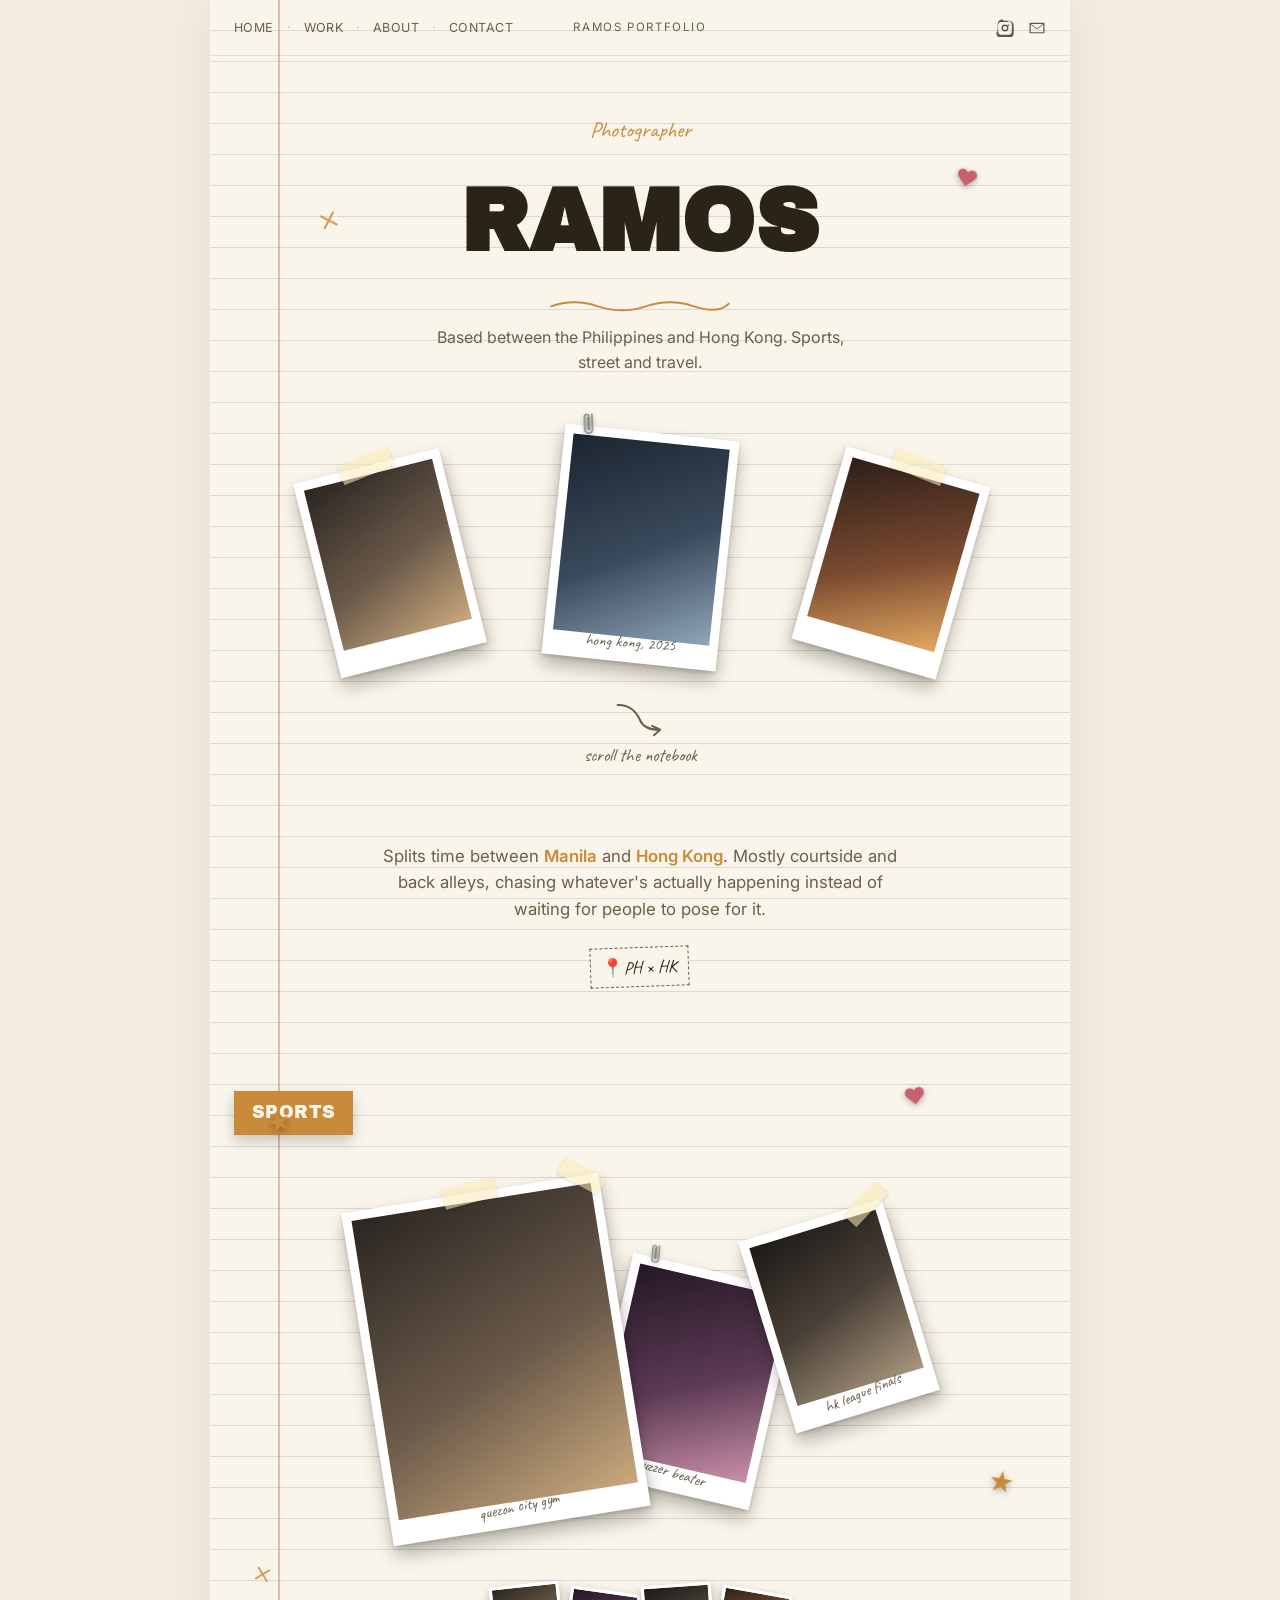
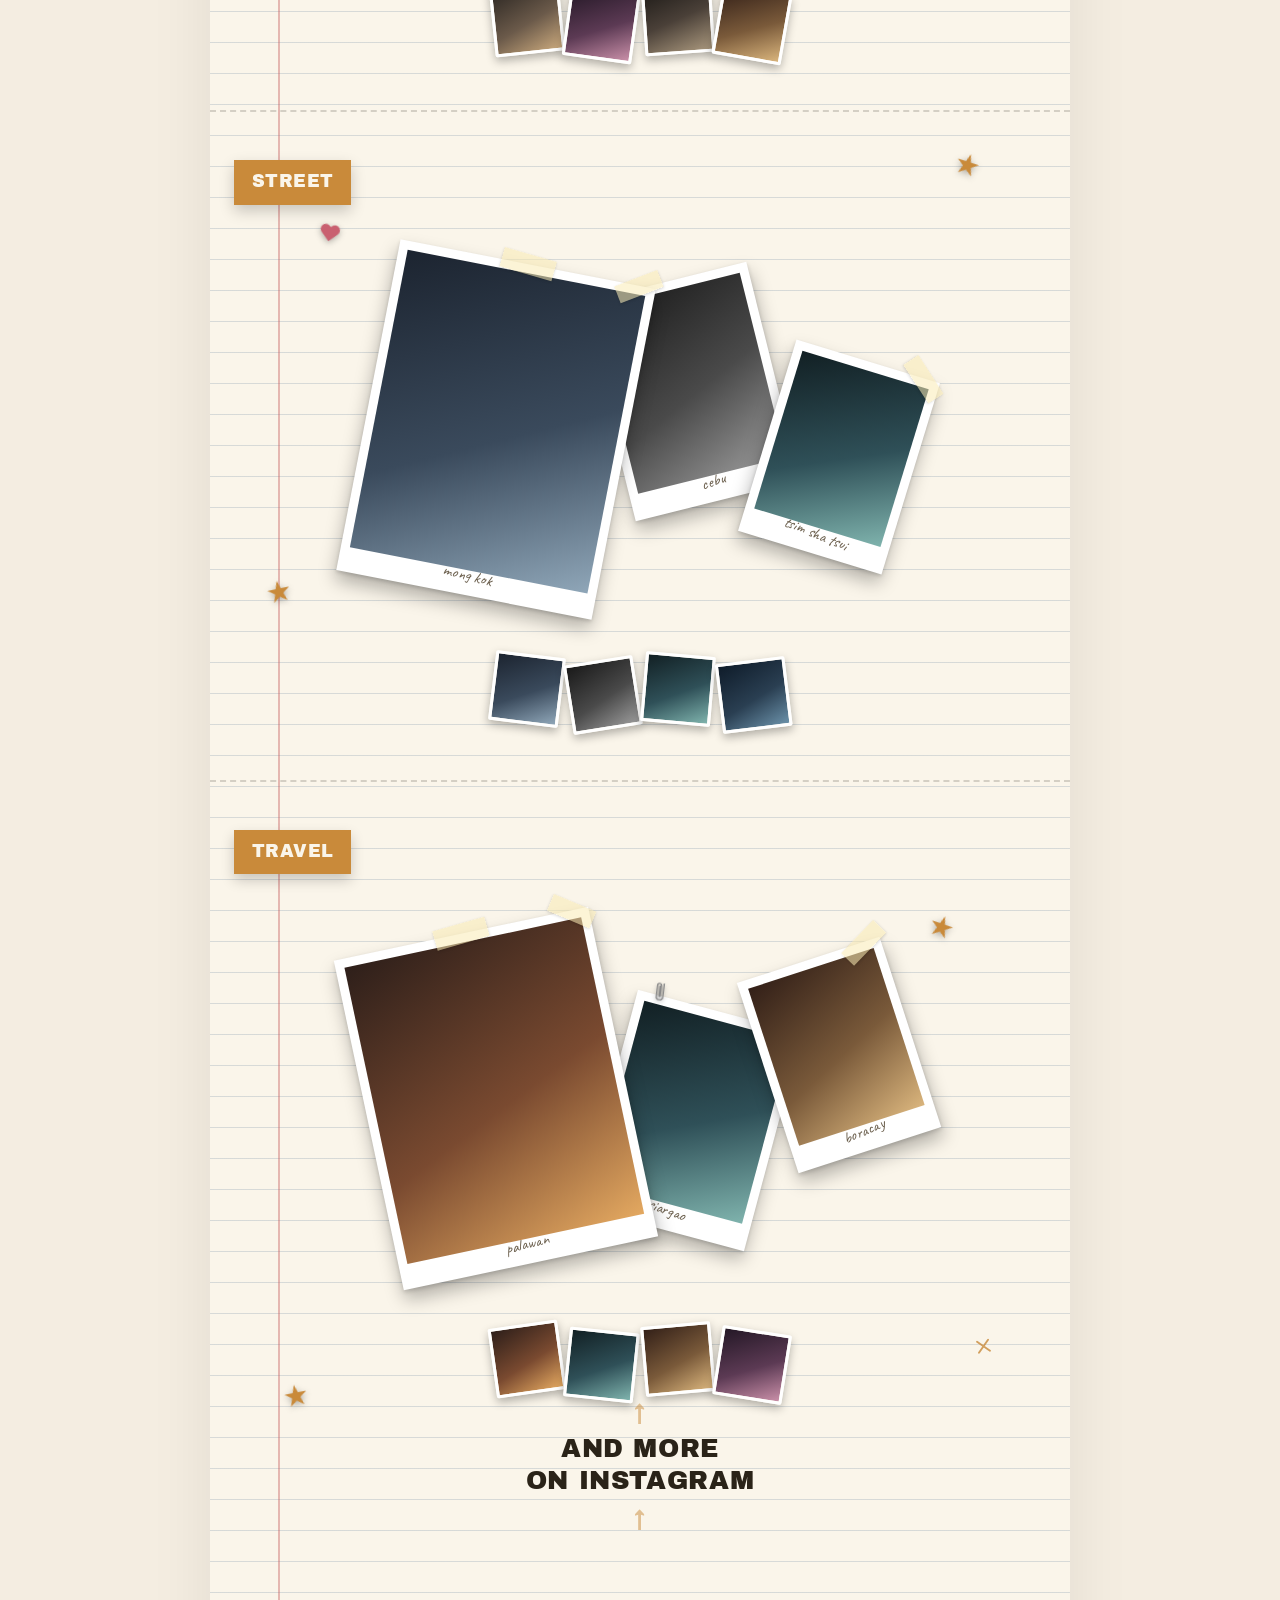
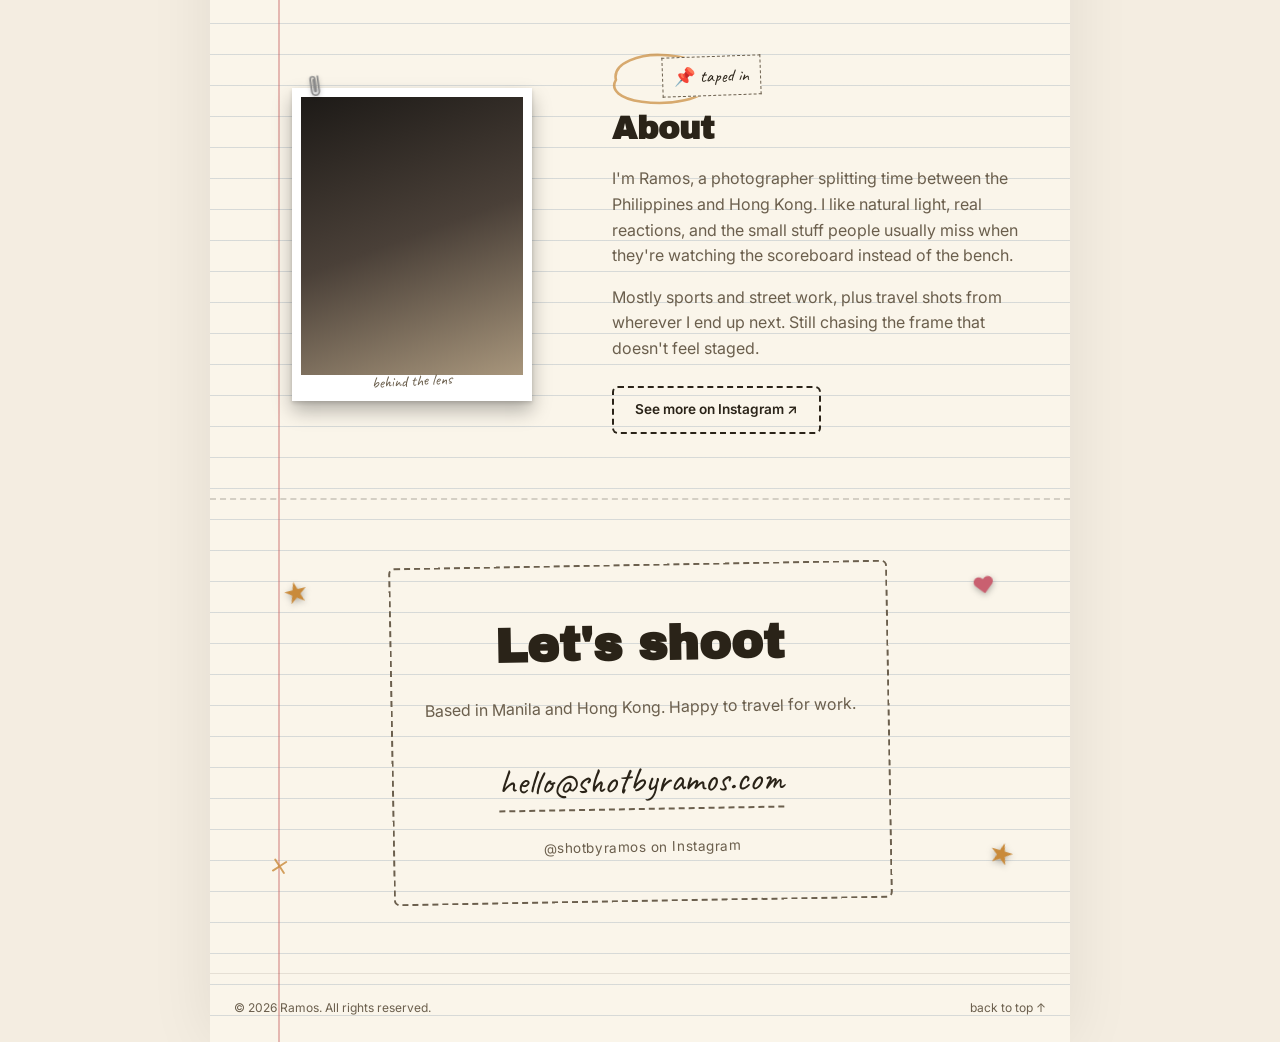
==== commit 50302902: "Swap Portraits and Editorial for a Sports section, rewrite copy Mirrors the same update pushed to th" ====
--- a/shotbyramos/index.html
+++ b/shotbyramos/index.html
@@ -3,8 +3,8 @@
 <head>
 <meta charset="UTF-8">
 <meta name="viewport" content="width=device-width, initial-scale=1.0">
-<title>Ramos — Photography</title>
-<meta name="description" content="Ramos — photographer based between the Philippines and Hong Kong. Portraits, street, travel and editorial work.">
+<title>Ramos | Photography</title>
+<meta name="description" content="Ramos is a photographer based between the Philippines and Hong Kong, shooting sports, street and travel.">
 <link rel="preconnect" href="https://fonts.googleapis.com">
 <link rel="preconnect" href="https://fonts.gstatic.com" crossorigin>
 <link href="https://fonts.googleapis.com/css2?family=Archivo+Black&family=Caveat:wght@500;700&family=Permanent+Marker&family=Inter:wght@400;500;600;700&display=swap" rel="stylesheet">
@@ -49,7 +49,7 @@
     <p class="hero-kicker">Photographer</p>
     <h1 class="hero-title">RAMOS</h1>
     <svg class="hero-scribble" viewBox="0 0 300 24" preserveAspectRatio="none"><path d="M2 14 Q40 2 80 14 T160 14 T240 14 T298 10" fill="none" stroke="currentColor" stroke-width="3" stroke-linecap="round"/></svg>
-    <p class="hero-sub">Philippines × Hong Kong — portraits, street &amp; travel stories.</p>
+    <p class="hero-sub">Based between the Philippines and Hong Kong. Sports, street and travel.</p>
 
     <div class="hero-stack">
       <figure class="polaroid" style="--rot:-14deg; --grad: linear-gradient(155deg,#2b2622,#6b5a4a 55%,#c9a87c);">
@@ -70,9 +70,9 @@
 
   <section class="intro">
     <p>
-      Based between <span class="hl">Manila</span> and <span class="hl">Hong Kong</span> —
-      Ramos shoots quiet, honest moments: candid portraits, city streets at golden hour,
-      and the in-between scenes most people scroll past.
+      Splits time between <span class="hl">Manila</span> and <span class="hl">Hong Kong</span>.
+      Mostly courtside and back alleys, chasing whatever's actually happening instead of
+      waiting for people to pose for it.
     </p>
     <span class="pin-wrap">
       <svg class="doodle-circle" viewBox="0 0 120 60"><use href="#ic-circle"/></svg>
@@ -82,26 +82,26 @@
 
   <main id="work">
 
-    <section class="reel reel--rust">
+    <section class="reel reel--sports">
       <span class="sticker sticker--star" style="--x:8%; --y:12%; --rot:-16deg;">★</span>
       <span class="sticker sticker--star" style="--x:92%; --y:66%; --rot:10deg;">★</span>
       <span class="sticker sticker--heart" style="--x:82%; --y:8%; --rot:-8deg;">♥</span>
       <span class="sticker sticker--x" style="--x:6%; --y:80%; --rot:14deg;"><svg width="16" height="16"><use href="#ic-x"/></svg></span>
-      <div class="reel-tag" style="--rot:-7deg;">Portraits</div>
+      <div class="reel-tag" style="--rot:-7deg;">Sports</div>
 
       <div class="polaroid-cluster">
         <figure class="polaroid polaroid--big" style="--rot:-9deg; --grad: linear-gradient(155deg,#2b2622,#6b5a4a 55%,#c9a87c);">
           <span class="tape tape--top" style="--trot:-6deg;"></span>
           <span class="tape tape--corner" style="--trot:38deg;"></span>
-          <figcaption style="--crot:-3deg;">close &amp; unposed</figcaption>
+          <figcaption style="--crot:-3deg;">quezon city gym</figcaption>
         </figure>
         <figure class="polaroid polaroid--offset-r" style="--rot:13deg; --grad: linear-gradient(155deg,#241826,#5c3a54 55%,#c98fa8);">
           <svg class="paperclip" width="16" height="26"><use href="#ic-paperclip"/></svg>
-          <figcaption style="--crot:4deg;">central, hk</figcaption>
+          <figcaption style="--crot:4deg;">buzzer beater</figcaption>
         </figure>
         <figure class="polaroid polaroid--offset-r2" style="--rot:-17deg; --grad: linear-gradient(160deg,#1d1a17,#4a4038 50%,#a8967c);">
           <span class="tape tape--corner" style="--trot:-30deg;"></span>
-          <figcaption style="--crot:-5deg;">manila</figcaption>
+          <figcaption style="--crot:-5deg;">hk league finals</figcaption>
         </figure>
       </div>
 
@@ -170,28 +170,6 @@
         <div class="filmstrip-frame" style="--rot:6deg; --grad: linear-gradient(155deg,#122024,#2f5058 55%,#7fb3ad);"></div>
         <div class="filmstrip-frame" style="--rot:-5deg; --grad: linear-gradient(155deg,#332018,#7a5a3a 55%,#d9b47c);"></div>
         <div class="filmstrip-frame" style="--rot:9deg; --grad: linear-gradient(155deg,#241826,#5c3a54 55%,#c98fa8);"></div>
-      </div>
-    </section>
-
-    <section class="reel reel--olive">
-      <span class="sticker sticker--star" style="--x:92%; --y:62%; --rot:-17deg;">★</span>
-      <span class="sticker sticker--heart" style="--x:8%; --y:16%; --rot:11deg;">♥</span>
-      <div class="reel-tag" style="--rot:6deg;">Editorial</div>
-
-      <div class="polaroid-cluster polaroid-cluster--alt">
-        <figure class="polaroid polaroid--big" style="--rot:10deg; --grad: linear-gradient(120deg,#20201c,#5a5648 45%,#b9ad8f);">
-          <span class="tape tape--top" style="--trot:6deg;"></span>
-          <span class="tape tape--corner" style="--trot:-36deg;"></span>
-          <figcaption style="--crot:3deg;">manila</figcaption>
-        </figure>
-        <figure class="polaroid polaroid--offset-r" style="--rot:-15deg; --grad: linear-gradient(120deg,#20161c,#5c3040 45%,#c97088);">
-          <svg class="paperclip" width="16" height="26"><use href="#ic-paperclip"/></svg>
-          <figcaption style="--crot:-4deg;">tsim sha tsui</figcaption>
-        </figure>
-        <figure class="polaroid polaroid--offset-r2" style="--rot:18deg; --grad: linear-gradient(155deg,#2b2622,#6b5a4a 55%,#c9a87c);">
-          <span class="tape tape--corner" style="--trot:32deg;"></span>
-          <figcaption style="--crot:5deg;">hong kong</figcaption>
-        </figure>
       </div>
 
       <div class="and-more">
@@ -216,13 +194,13 @@
       </span>
       <h2>About</h2>
       <p>
-        I'm Ramos — a photographer splitting time between the Philippines and Hong Kong.
-        My work leans toward natural light, real expressions, and the kind of detail
-        that gets lost if you're not paying attention.
+        I'm Ramos, a photographer splitting time between the Philippines and Hong Kong.
+        I like natural light, real reactions, and the small stuff people usually miss
+        when they're watching the scoreboard instead of the bench.
       </p>
       <p>
-        Shoots range from personal portraits and street work to editorial and travel
-        stories across both cities. Always chasing the shot that feels less staged.
+        Mostly sports and street work, plus travel shots from wherever I end up next.
+        Still chasing the frame that doesn't feel staged.
       </p>
       <a href="https://www.instagram.com/shotbyramos/" target="_blank" rel="noopener" class="btn-stamp">
         See more on Instagram ↗
@@ -237,7 +215,7 @@
     <span class="sticker sticker--x" style="--x:8%; --y:78%; --rot:12deg;"><svg width="16" height="16"><use href="#ic-x"/></svg></span>
     <div class="contact-card">
       <h2>Let's shoot</h2>
-      <p>Based in Manila &amp; Hong Kong — open to travel worldwide.</p>
+      <p>Based in Manila and Hong Kong. Happy to travel for work.</p>
       <a href="mailto:hello@shotbyramos.com" class="contact-email">hello@shotbyramos.com</a>
       <div class="contact-socials">
         <a href="https://www.instagram.com/shotbyramos/" target="_blank" rel="noopener">@shotbyramos on Instagram</a>
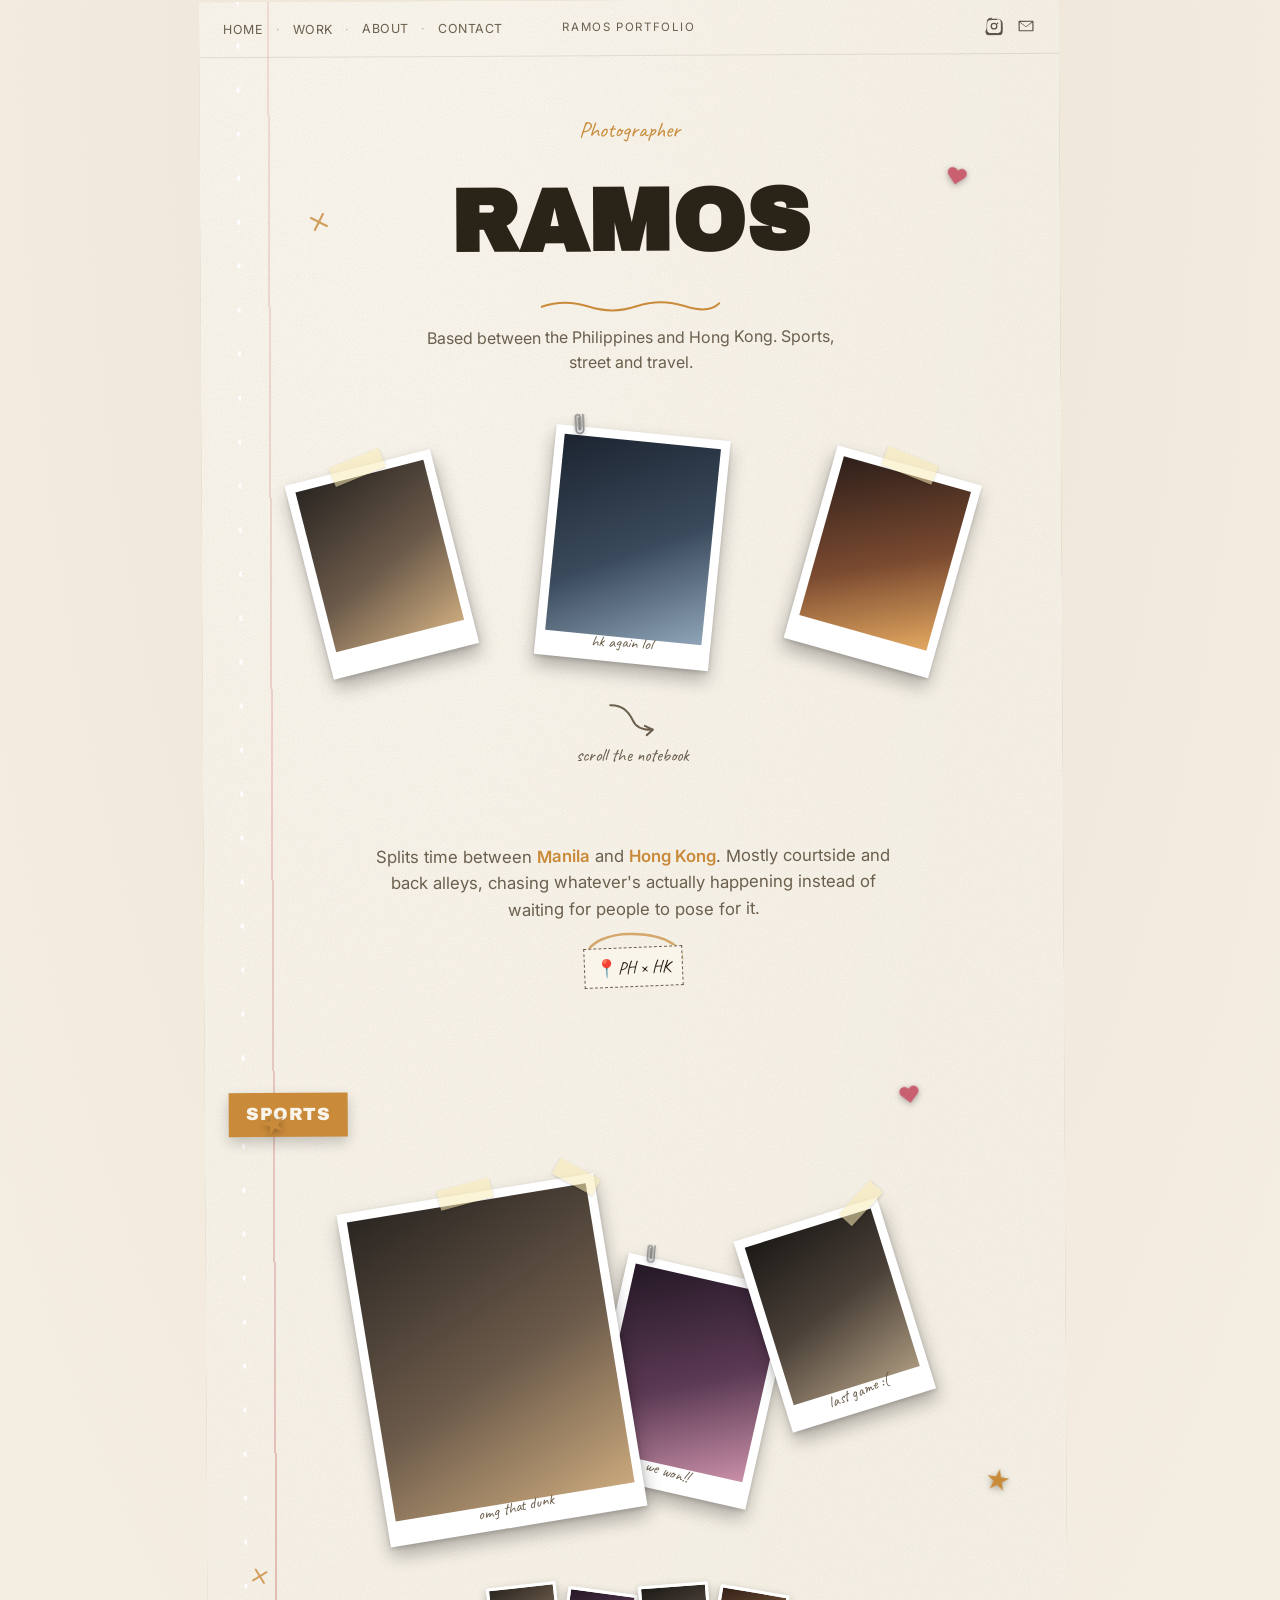
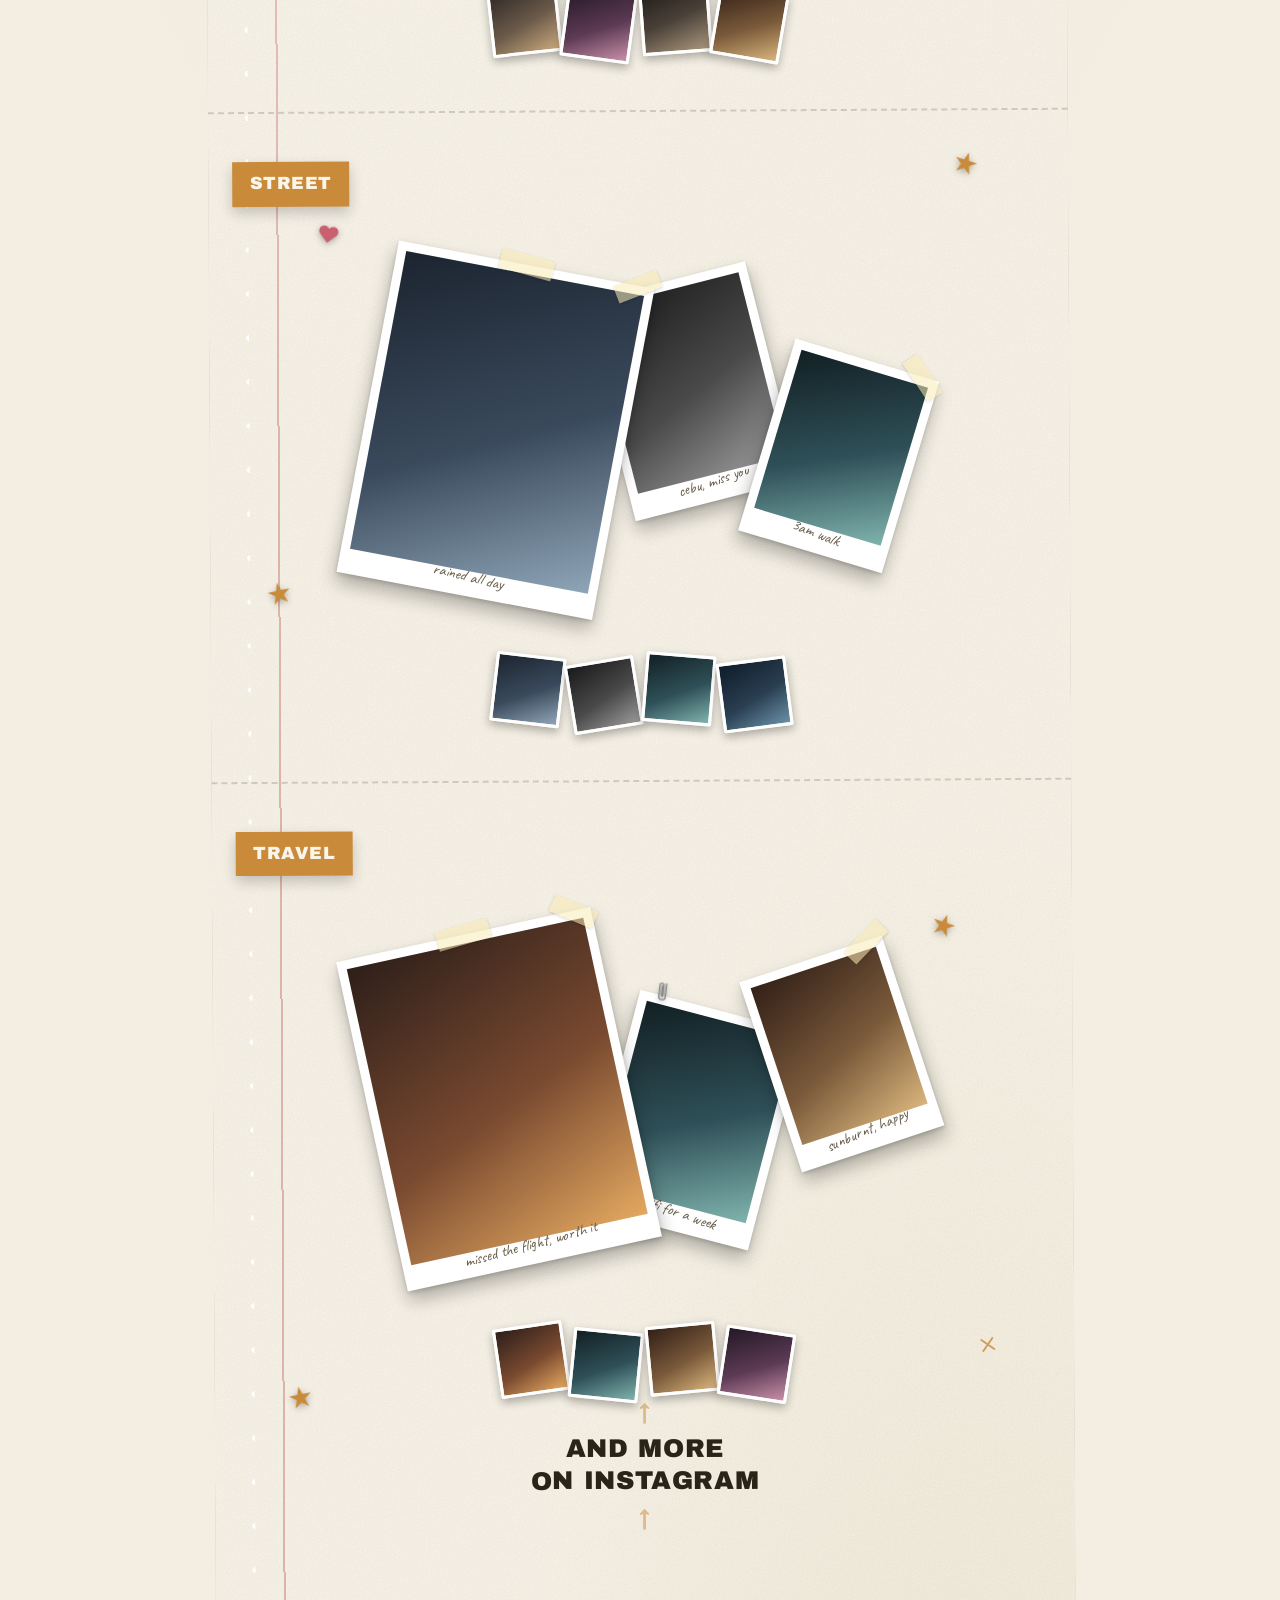
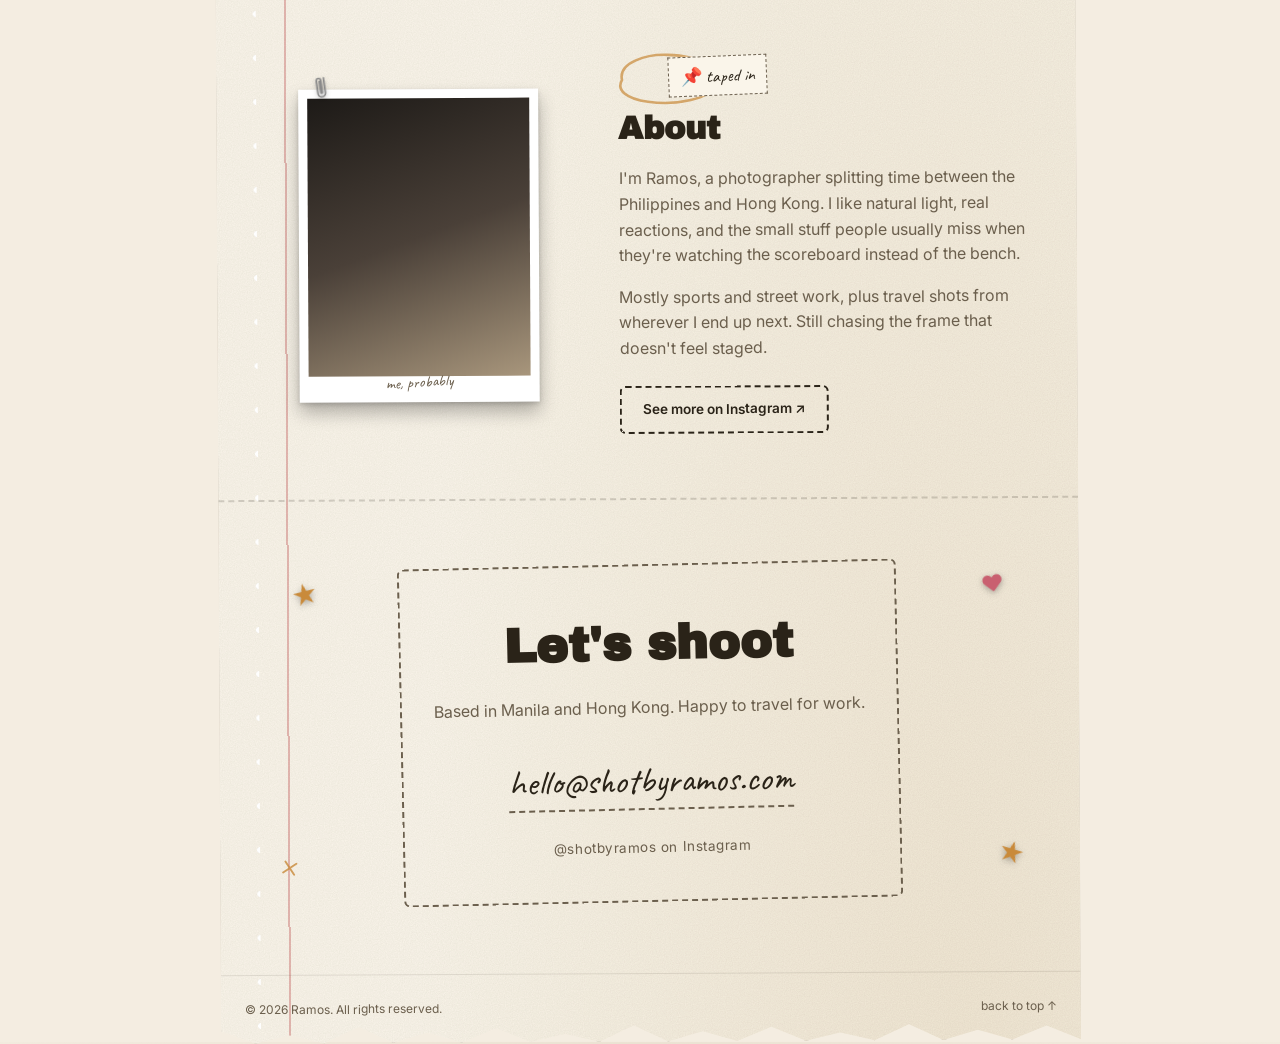
==== commit adc0e6ed: "Make the page read as physical paper, rewrite photo captions Add a fine paper-grain texture, uneven " ====
--- a/shotbyramos/index.html
+++ b/shotbyramos/index.html
@@ -20,6 +20,7 @@
 </svg>
 
 <div class="page" id="top">
+  <div class="spiral-holes" aria-hidden="true"></div>
 
   <header class="site-header">
     <nav class="nav-left">
@@ -57,7 +58,7 @@
       </figure>
       <figure class="polaroid polaroid--front" style="--rot:6deg; --grad: linear-gradient(155deg,#1c2430,#3a4a5c 55%,#8fa6b8);">
         <svg class="paperclip" width="18" height="30"><use href="#ic-paperclip"/></svg>
-        <figcaption style="--crot:-2deg;">hong kong, 2025</figcaption>
+        <figcaption style="--crot:-2deg;">hk again lol</figcaption>
       </figure>
       <figure class="polaroid" style="--rot:16deg; --grad: linear-gradient(155deg,#2e1f1a,#7a4a30 55%,#e3a860);">
         <span class="tape tape--top" style="--trot:6deg;"></span>
@@ -93,15 +94,15 @@
         <figure class="polaroid polaroid--big" style="--rot:-9deg; --grad: linear-gradient(155deg,#2b2622,#6b5a4a 55%,#c9a87c);">
           <span class="tape tape--top" style="--trot:-6deg;"></span>
           <span class="tape tape--corner" style="--trot:38deg;"></span>
-          <figcaption style="--crot:-3deg;">quezon city gym</figcaption>
+          <figcaption style="--crot:-3deg;">omg that dunk</figcaption>
         </figure>
         <figure class="polaroid polaroid--offset-r" style="--rot:13deg; --grad: linear-gradient(155deg,#241826,#5c3a54 55%,#c98fa8);">
           <svg class="paperclip" width="16" height="26"><use href="#ic-paperclip"/></svg>
-          <figcaption style="--crot:4deg;">buzzer beater</figcaption>
+          <figcaption style="--crot:4deg;">we won!!</figcaption>
         </figure>
         <figure class="polaroid polaroid--offset-r2" style="--rot:-17deg; --grad: linear-gradient(160deg,#1d1a17,#4a4038 50%,#a8967c);">
           <span class="tape tape--corner" style="--trot:-30deg;"></span>
-          <figcaption style="--crot:-5deg;">hk league finals</figcaption>
+          <figcaption style="--crot:-5deg;">last game :(</figcaption>
         </figure>
       </div>
 
@@ -123,15 +124,15 @@
         <figure class="polaroid polaroid--big" style="--rot:11deg; --grad: linear-gradient(155deg,#1c2430,#3a4a5c 55%,#8fa6b8);">
           <span class="tape tape--top" style="--trot:5deg;"></span>
           <span class="tape tape--corner" style="--trot:-32deg;"></span>
-          <figcaption style="--crot:3deg;">mong kok</figcaption>
+          <figcaption style="--crot:3deg;">rained all day</figcaption>
         </figure>
         <figure class="polaroid polaroid--offset-r" style="--rot:-14deg; --grad: linear-gradient(155deg,#1a1a1a,#4a4a4a 55%,#9a9a9a);">
           <svg class="paperclip" width="16" height="26"><use href="#ic-paperclip"/></svg>
-          <figcaption style="--crot:-4deg;">cebu</figcaption>
+          <figcaption style="--crot:-4deg;">cebu, miss you</figcaption>
         </figure>
         <figure class="polaroid polaroid--offset-r2" style="--rot:17deg; --grad: linear-gradient(155deg,#122024,#2f5058 55%,#7fb3ad);">
           <span class="tape tape--corner" style="--trot:40deg;"></span>
-          <figcaption style="--crot:5deg;">tsim sha tsui</figcaption>
+          <figcaption style="--crot:5deg;">3am walk</figcaption>
         </figure>
       </div>
 
@@ -153,15 +154,15 @@
         <figure class="polaroid polaroid--big" style="--rot:-12deg; --grad: linear-gradient(155deg,#2e1f1a,#7a4a30 55%,#e3a860);">
           <span class="tape tape--top" style="--trot:-4deg;"></span>
           <span class="tape tape--corner" style="--trot:35deg;"></span>
-          <figcaption style="--crot:-3deg;">palawan</figcaption>
+          <figcaption style="--crot:-3deg;">missed the flight, worth it</figcaption>
         </figure>
         <figure class="polaroid polaroid--offset-r" style="--rot:15deg; --grad: linear-gradient(155deg,#122024,#2f5058 55%,#7fb3ad);">
           <svg class="paperclip" width="16" height="26"><use href="#ic-paperclip"/></svg>
-          <figcaption style="--crot:4deg;">siargao</figcaption>
+          <figcaption style="--crot:4deg;">no wifi for a week</figcaption>
         </figure>
         <figure class="polaroid polaroid--offset-r2" style="--rot:-18deg; --grad: linear-gradient(155deg,#332018,#7a5a3a 55%,#d9b47c);">
           <span class="tape tape--corner" style="--trot:-28deg;"></span>
-          <figcaption style="--crot:-5deg;">boracay</figcaption>
+          <figcaption style="--crot:-5deg;">sunburnt, happy</figcaption>
         </figure>
       </div>
 
@@ -184,7 +185,7 @@
   <section class="about" id="about">
     <figure class="polaroid polaroid--about" style="--rot:-9deg; --grad: linear-gradient(160deg,#1d1a17,#4a4038 50%,#a8967c);">
       <svg class="paperclip" width="18" height="30"><use href="#ic-paperclip"/></svg>
-      <figcaption style="--crot:-3deg;">behind the lens</figcaption>
+      <figcaption style="--crot:-3deg;">me, probably</figcaption>
     </figure>
 
     <div class="about-note">
--- a/shotbyramos/styles.css
+++ b/shotbyramos/styles.css
@@ -18,7 +18,7 @@
 
 body {
   margin: 0;
-  background: var(--page-bg);
+  background: radial-gradient(ellipse 90% 70% at 50% 0%, #ebe2d2, var(--page-bg) 70%);
   color: var(--ink);
   font-family: var(--font-body);
   line-height: 1.6;
@@ -33,12 +33,38 @@
   position: relative;
   max-width: 860px;
   margin: 0 auto;
+  transform: rotate(-0.3deg);
   background-color: var(--cream);
   background-image:
+    url("data:image/svg+xml,%3Csvg xmlns='http://www.w3.org/2000/svg' width='180' height='180'%3E%3Cfilter id='n'%3E%3CfeTurbulence type='fractalNoise' baseFrequency='0.85' numOctaves='2' stitchTiles='stitch'/%3E%3CfeColorMatrix type='matrix' values='0 0 0 0 0.1 0 0 0 0 0.08 0 0 0 0 0.05 0 0 0 0.09 0'/%3E%3C/filter%3E%3Crect width='100%25' height='100%25' filter='url(%23n)'/%3E%3C/svg%3E"),
+    radial-gradient(ellipse 140% 100% at 22% -5%, rgba(255,252,244,0.75), transparent 55%),
+    radial-gradient(ellipse 120% 90% at 88% 105%, rgba(222,204,170,0.4), transparent 55%),
     linear-gradient(to right, transparent 0 68px, var(--margin-line) 68px 70px, transparent 70px 100%),
     repeating-linear-gradient(to bottom, transparent 0 30px, var(--rule-line) 30px 31px);
-  box-shadow: 0 0 60px rgba(0,0,0,0.08);
-  overflow: hidden;
+  background-size: 180px 180px, 100% 100%, 100% 100%, 100% 100%, 100% 30px;
+  box-shadow: 0 1px 2px rgba(60,45,25,0.12), 0 30px 60px -12px rgba(40,30,15,0.3);
+  clip-path: polygon(
+    0 0, 100% 0, 100% 100%,
+    96% calc(100% - 14px), 92% 100%, 88% calc(100% - 10px), 84% 100%, 80% calc(100% - 16px), 76% 100%,
+    72% calc(100% - 8px), 68% 100%, 64% calc(100% - 14px), 60% 100%, 56% calc(100% - 10px), 52% 100%,
+    48% calc(100% - 16px), 44% 100%, 40% calc(100% - 8px), 36% 100%, 32% calc(100% - 14px), 28% 100%,
+    24% calc(100% - 10px), 20% 100%, 16% calc(100% - 16px), 12% 100%, 8% calc(100% - 8px), 4% 100%,
+    0 calc(100% - 12px)
+  );
+}
+
+.spiral-holes {
+  position: absolute;
+  left: 0;
+  top: 0;
+  bottom: 0;
+  width: 40px;
+  z-index: -1;
+  pointer-events: none;
+  background-image: radial-gradient(circle 5px, rgba(255,255,255,0.95) 0 58%, rgba(70,55,35,0.3) 60% 66%, transparent 68%);
+  background-repeat: repeat-y;
+  background-size: 40px 44px;
+  background-position: 20px 22px;
 }
 
 /* ---------- Header ---------- */
